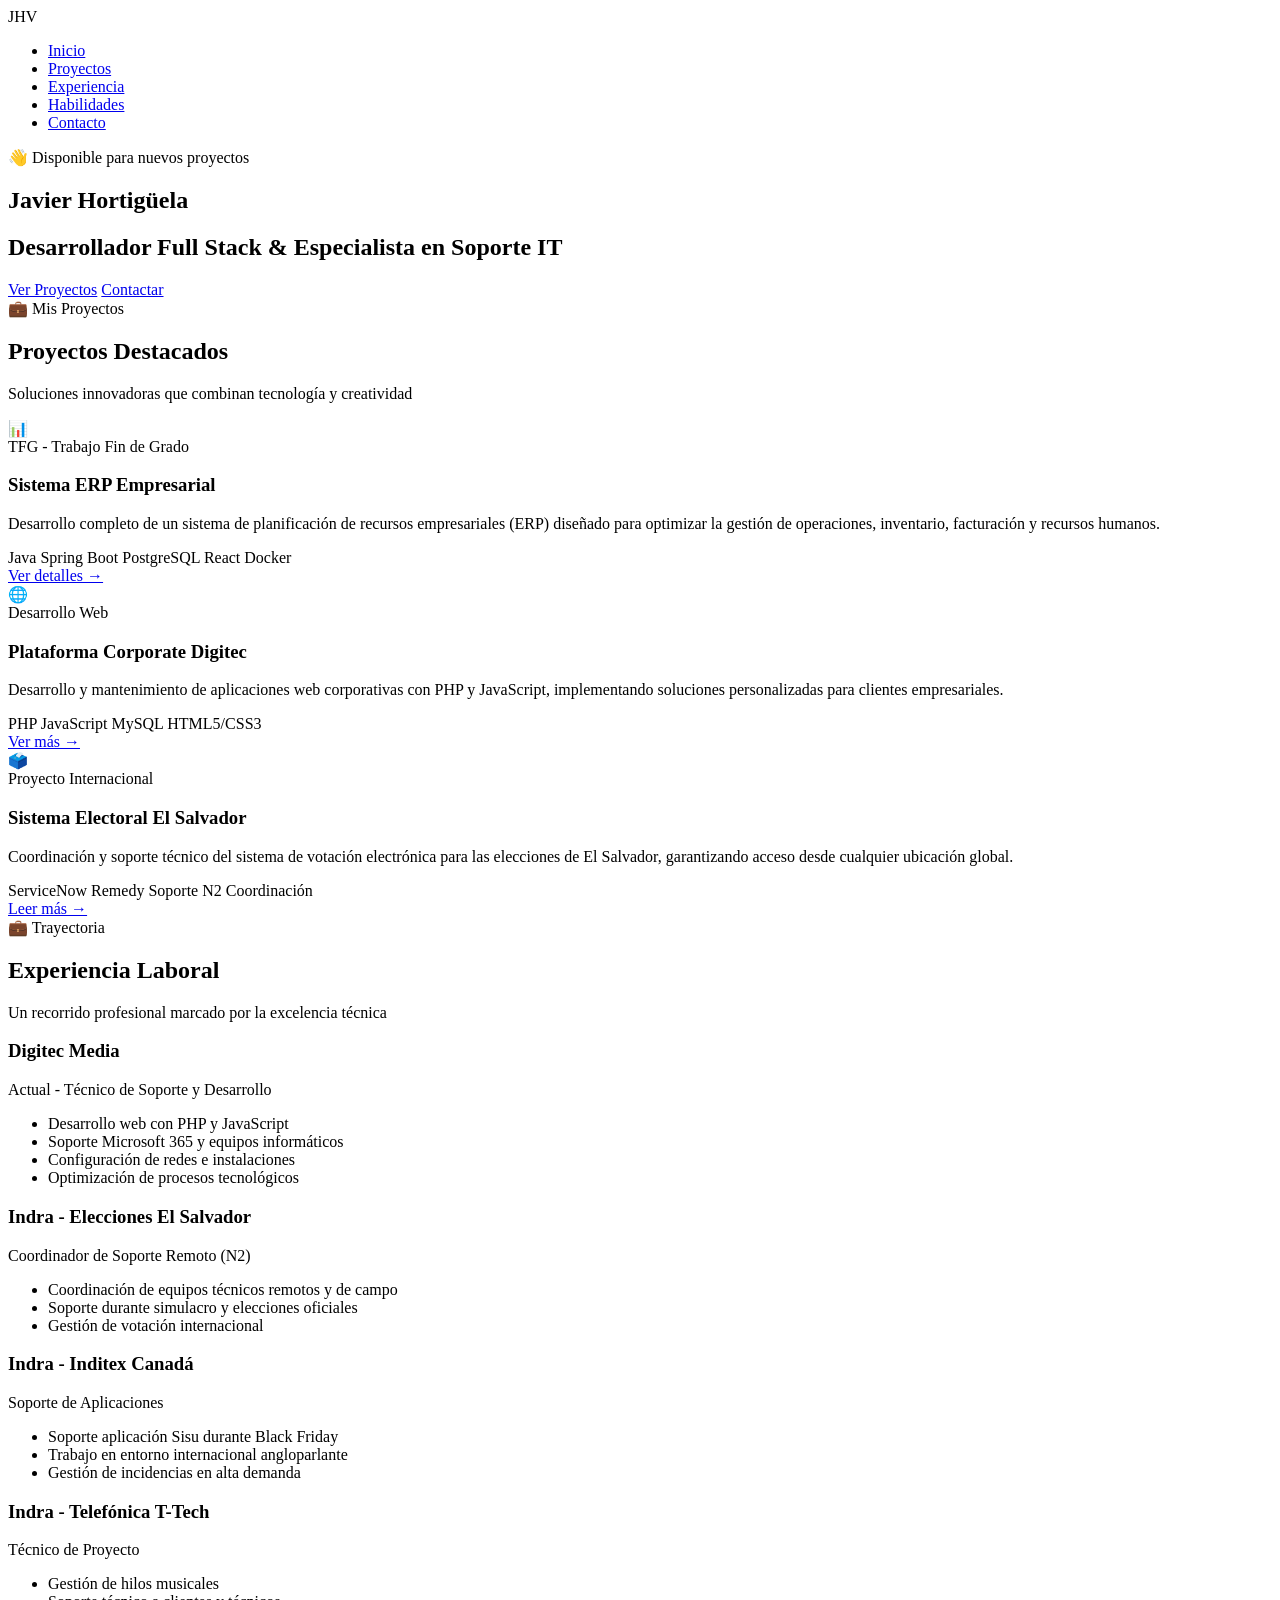
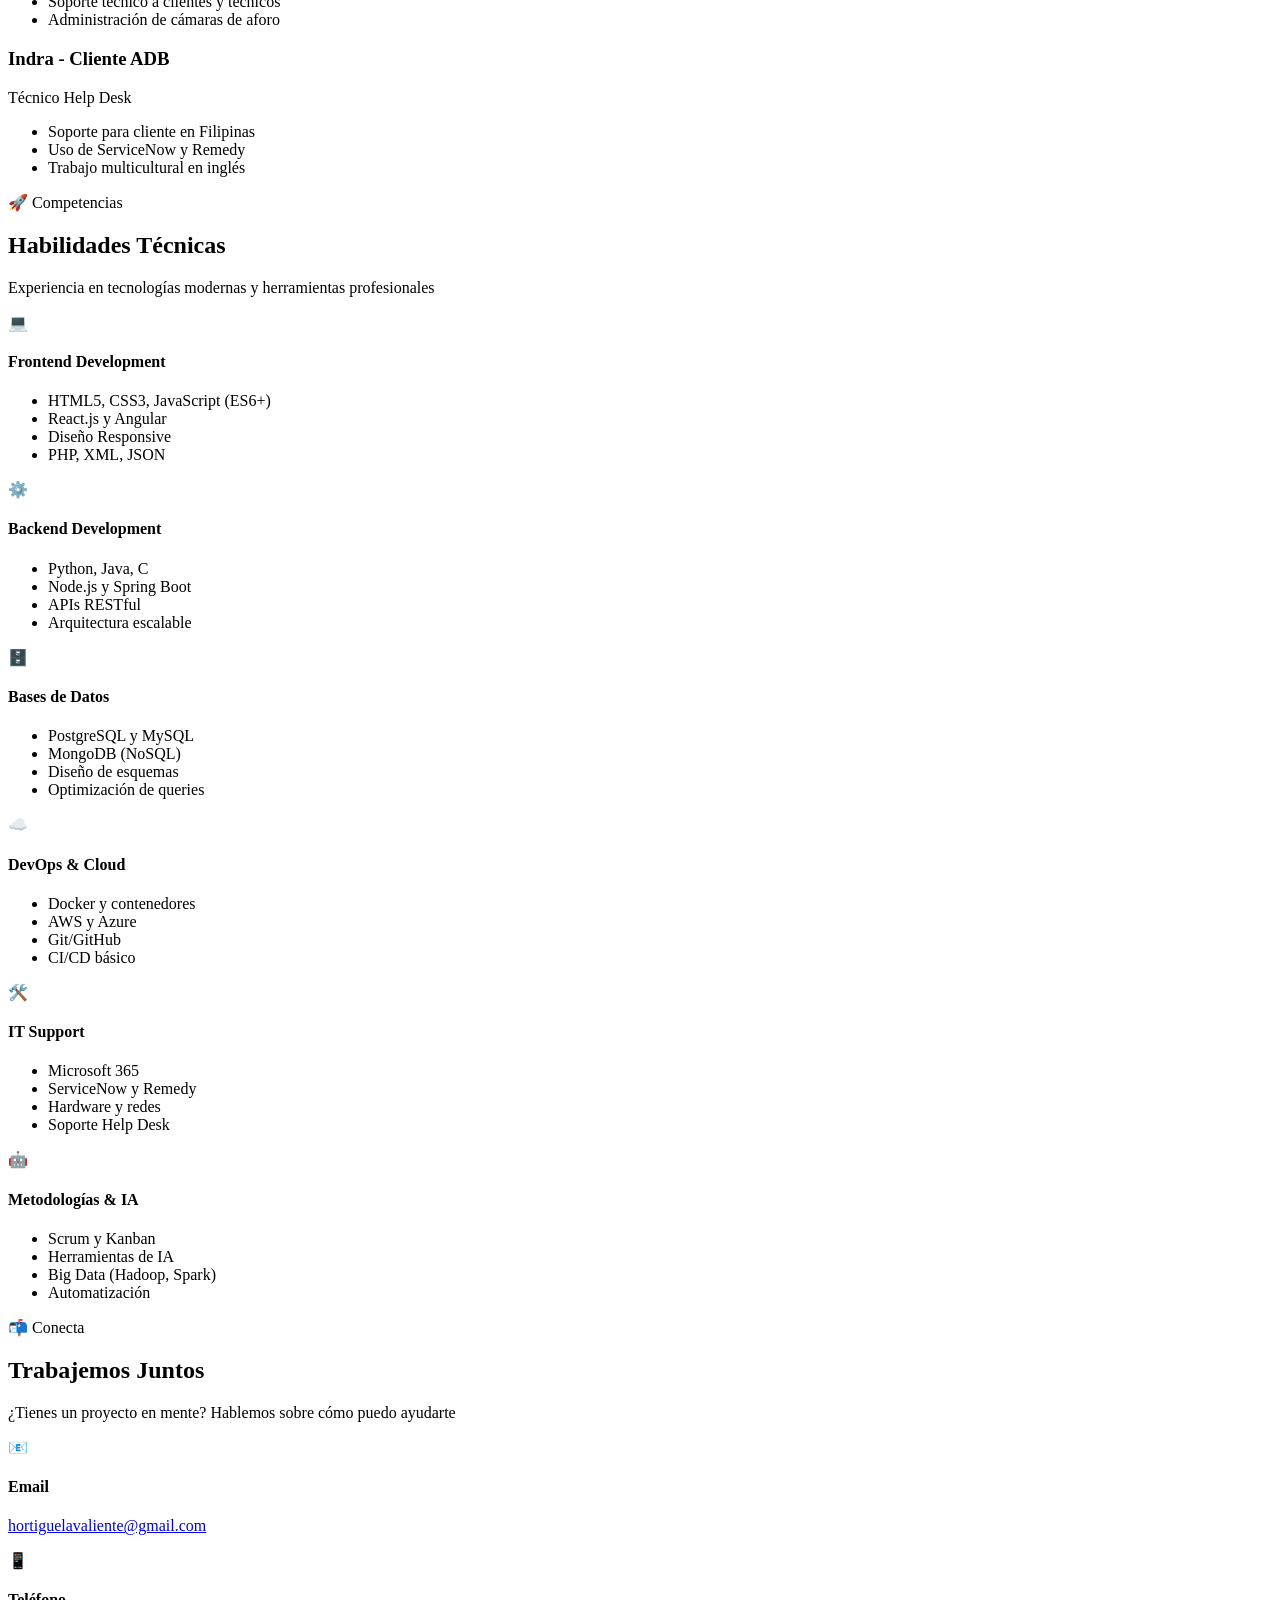
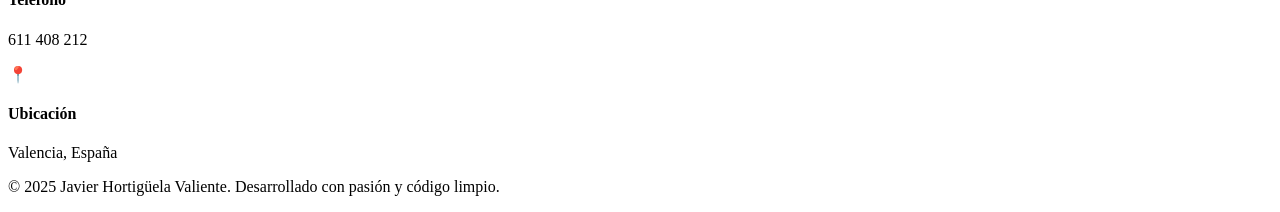
==== portfolio_index.html @ 734dbfd5 "Add files via upload" ====
<!DOCTYPE html>
<html lang="es">
<head>
    <meta charset="UTF-8">
    <meta name="viewport" content="width=device-width, initial-scale=1.0">
    <meta name="description" content="Portfolio de Javier Hortigüela Valiente - Desarrollador Full Stack y Especialista en Soporte IT">
    <meta name="keywords" content="desarrollador, full stack, PHP, JavaScript, React, portfolio">
    <meta name="author" content="Javier Hortigüela Valiente">
    <title>Javier Hortigüela Valiente - Portfolio</title>
    <link rel="stylesheet" href="styles.css">
</head>
<body>
    <nav class="navbar">
        <div class="container">
            <div class="logo">JHV</div>
            <ul class="nav-links">
                <li><a href="#inicio">Inicio</a></li>
                <li><a href="#proyectos">Proyectos</a></li>
                <li><a href="#experiencia">Experiencia</a></li>
                <li><a href="#habilidades">Habilidades</a></li>
                <li><a href="#contacto">Contacto</a></li>
            </ul>
        </div>
    </nav>

    <section class="hero" id="inicio">
        <div class="hero-content">
            <div class="hero-tag">👋 Disponible para nuevos proyectos</div>
            <h1>Javier Hortigüela</h1>
            <h2>Desarrollador Full Stack & Especialista en Soporte IT</h2>
            <div class="hero-buttons">
                <a href="#proyectos" class="btn btn-primary">Ver Proyectos</a>
                <a href="#contacto" class="btn btn-secondary">Contactar</a>
            </div>
        </div>
    </section>

    <div class="main-content">
        <section class="container" id="proyectos">
            <div class="section-header">
                <div class="section-tag">💼 Mis Proyectos</div>
                <h2 class="section-title">Proyectos Destacados</h2>
                <p class="section-subtitle">Soluciones innovadoras que combinan tecnología y creatividad</p>
            </div>
            <div class="projects-grid">
                <div class="project-card">
                    <div class="project-image">📊</div>
                    <div class="project-content">
                        <span class="project-tag">TFG - Trabajo Fin de Grado</span>
                        <h3>Sistema ERP Empresarial</h3>
                        <p>Desarrollo completo de un sistema de planificación de recursos empresariales (ERP) diseñado para optimizar la gestión de operaciones, inventario, facturación y recursos humanos.</p>
                        <div class="project-tech">
                            <span class="tech-badge">Java</span>
                            <span class="tech-badge">Spring Boot</span>
                            <span class="tech-badge">PostgreSQL</span>
                            <span class="tech-badge">React</span>
                            <span class="tech-badge">Docker</span>
                        </div>
                        <a href="#" class="project-link">Ver detalles →</a>
                    </div>
                </div>

                <div class="project-card">
                    <div class="project-image">🌐</div>
                    <div class="project-content">
                        <span class="project-tag">Desarrollo Web</span>
                        <h3>Plataforma Corporate Digitec</h3>
                        <p>Desarrollo y mantenimiento de aplicaciones web corporativas con PHP y JavaScript, implementando soluciones personalizadas para clientes empresariales.</p>
                        <div class="project-tech">
                            <span class="tech-badge">PHP</span>
                            <span class="tech-badge">JavaScript</span>
                            <span class="tech-badge">MySQL</span>
                            <span class="tech-badge">HTML5/CSS3</span>
                        </div>
                        <a href="#" class="project-link">Ver más →</a>
                    </div>
                </div>

                <div class="project-card">
                    <div class="project-image">🗳️</div>
                    <div class="project-content">
                        <span class="project-tag">Proyecto Internacional</span>
                        <h3>Sistema Electoral El Salvador</h3>
                        <p>Coordinación y soporte técnico del sistema de votación electrónica para las elecciones de El Salvador, garantizando acceso desde cualquier ubicación global.</p>
                        <div class="project-tech">
                            <span class="tech-badge">ServiceNow</span>
                            <span class="tech-badge">Remedy</span>
                            <span class="tech-badge">Soporte N2</span>
                            <span class="tech-badge">Coordinación</span>
                        </div>
                        <a href="#" class="project-link">Leer más →</a>
                    </div>
                </div>
            </div>
        </section>

        <section class="container" id="experiencia">
            <div class="section-header">
                <div class="section-tag">💼 Trayectoria</div>
                <h2 class="section-title">Experiencia Laboral</h2>
                <p class="section-subtitle">Un recorrido profesional marcado por la excelencia técnica</p>
            </div>
            <div class="timeline">
                <div class="timeline-item">
                    <div class="timeline-dot"></div>
                    <div class="timeline-content">
                        <h3>Digitec Media</h3>
                        <div class="timeline-date">Actual - Técnico de Soporte y Desarrollo</div>
                        <ul>
                            <li>Desarrollo web con PHP y JavaScript</li>
                            <li>Soporte Microsoft 365 y equipos informáticos</li>
                            <li>Configuración de redes e instalaciones</li>
                            <li>Optimización de procesos tecnológicos</li>
                        </ul>
                    </div>
                </div>

                <div class="timeline-item">
                    <div class="timeline-dot"></div>
                    <div class="timeline-content">
                        <h3>Indra - Elecciones El Salvador</h3>
                        <div class="timeline-date">Coordinador de Soporte Remoto (N2)</div>
                        <ul>
                            <li>Coordinación de equipos técnicos remotos y de campo</li>
                            <li>Soporte durante simulacro y elecciones oficiales</li>
                            <li>Gestión de votación internacional</li>
                        </ul>
                    </div>
                </div>

                <div class="timeline-item">
                    <div class="timeline-dot"></div>
                    <div class="timeline-content">
                        <h3>Indra - Inditex Canadá</h3>
                        <div class="timeline-date">Soporte de Aplicaciones</div>
                        <ul>
                            <li>Soporte aplicación Sisu durante Black Friday</li>
                            <li>Trabajo en entorno internacional angloparlante</li>
                            <li>Gestión de incidencias en alta demanda</li>
                        </ul>
                    </div>
                </div>

                <div class="timeline-item">
                    <div class="timeline-dot"></div>
                    <div class="timeline-content">
                        <h3>Indra - Telefónica T-Tech</h3>
                        <div class="timeline-date">Técnico de Proyecto</div>
                        <ul>
                            <li>Gestión de hilos musicales</li>
                            <li>Soporte técnico a clientes y técnicos</li>
                            <li>Administración de cámaras de aforo</li>
                        </ul>
                    </div>
                </div>

                <div class="timeline-item">
                    <div class="timeline-dot"></div>
                    <div class="timeline-content">
                        <h3>Indra - Cliente ADB</h3>
                        <div class="timeline-date">Técnico Help Desk</div>
                        <ul>
                            <li>Soporte para cliente en Filipinas</li>
                            <li>Uso de ServiceNow y Remedy</li>
                            <li>Trabajo multicultural en inglés</li>
                        </ul>
                    </div>
                </div>
            </div>
        </section>

        <section class="container" id="habilidades">
            <div class="section-header">
                <div class="section-tag">🚀 Competencias</div>
                <h2 class="section-title">Habilidades Técnicas</h2>
                <p class="section-subtitle">Experiencia en tecnologías modernas y herramientas profesionales</p>
            </div>
            <div class="skills-grid">
                <div class="skill-card">
                    <div class="skill-icon">💻</div>
                    <h4>Frontend Development</h4>
                    <ul>
                        <li>HTML5, CSS3, JavaScript (ES6+)</li>
                        <li>React.js y Angular</li>
                        <li>Diseño Responsive</li>
                        <li>PHP, XML, JSON</li>
                    </ul>
                </div>

                <div class="skill-card">
                    <div class="skill-icon">⚙️</div>
                    <h4>Backend Development</h4>
                    <ul>
                        <li>Python, Java, C</li>
                        <li>Node.js y Spring Boot</li>
                        <li>APIs RESTful</li>
                        <li>Arquitectura escalable</li>
                    </ul>
                </div>

                <div class="skill-card">
                    <div class="skill-icon">🗄️</div>
                    <h4>Bases de Datos</h4>
                    <ul>
                        <li>PostgreSQL y MySQL</li>
                        <li>MongoDB (NoSQL)</li>
                        <li>Diseño de esquemas</li>
                        <li>Optimización de queries</li>
                    </ul>
                </div>

                <div class="skill-card">
                    <div class="skill-icon">☁️</div>
                    <h4>DevOps & Cloud</h4>
                    <ul>
                        <li>Docker y contenedores</li>
                        <li>AWS y Azure</li>
                        <li>Git/GitHub</li>
                        <li>CI/CD básico</li>
                    </ul>
                </div>

                <div class="skill-card">
                    <div class="skill-icon">🛠️</div>
                    <h4>IT Support</h4>
                    <ul>
                        <li>Microsoft 365</li>
                        <li>ServiceNow y Remedy</li>
                        <li>Hardware y redes</li>
                        <li>Soporte Help Desk</li>
                    </ul>
                </div>

                <div class="skill-card">
                    <div class="skill-icon">🤖</div>
                    <h4>Metodologías & IA</h4>
                    <ul>
                        <li>Scrum y Kanban</li>
                        <li>Herramientas de IA</li>
                        <li>Big Data (Hadoop, Spark)</li>
                        <li>Automatización</li>
                    </ul>
                </div>
            </div>
        </section>
    </div>

    <section class="contact-section" id="contacto">
        <div class="container">
            <div class="section-header">
                <div class="section-tag">📬 Conecta</div>
                <h2 class="section-title">Trabajemos Juntos</h2>
                <p class="section-subtitle">¿Tienes un proyecto en mente? Hablemos sobre cómo puedo ayudarte</p>
            </div>
            <div class="contact-cards">
                <div class="contact-card">
                    <div class="contact-icon">📧</div>
                    <h4>Email</h4>
                    <p><a href="mailto:hortiguelavaliente@gmail.com">hortiguelavaliente@gmail.com</a></p>
                </div>
                <div class="contact-card">
                    <div class="contact-icon">📱</div>
                    <h4>Teléfono</h4>
                    <p>611 408 212</p>
                </div>
                <div class="contact-card">
                    <div class="contact-icon">📍</div>
                    <h4>Ubicación</h4>
                    <p>Valencia, España</p>
                </div>
            </div>
        </div>
    </section>

    <footer>
        <p>&copy; 2025 Javier Hortigüela Valiente. Desarrollado con pasión y código limpio.</p>
    </footer>

    <script src="script.js"></script>
</body>
</html>
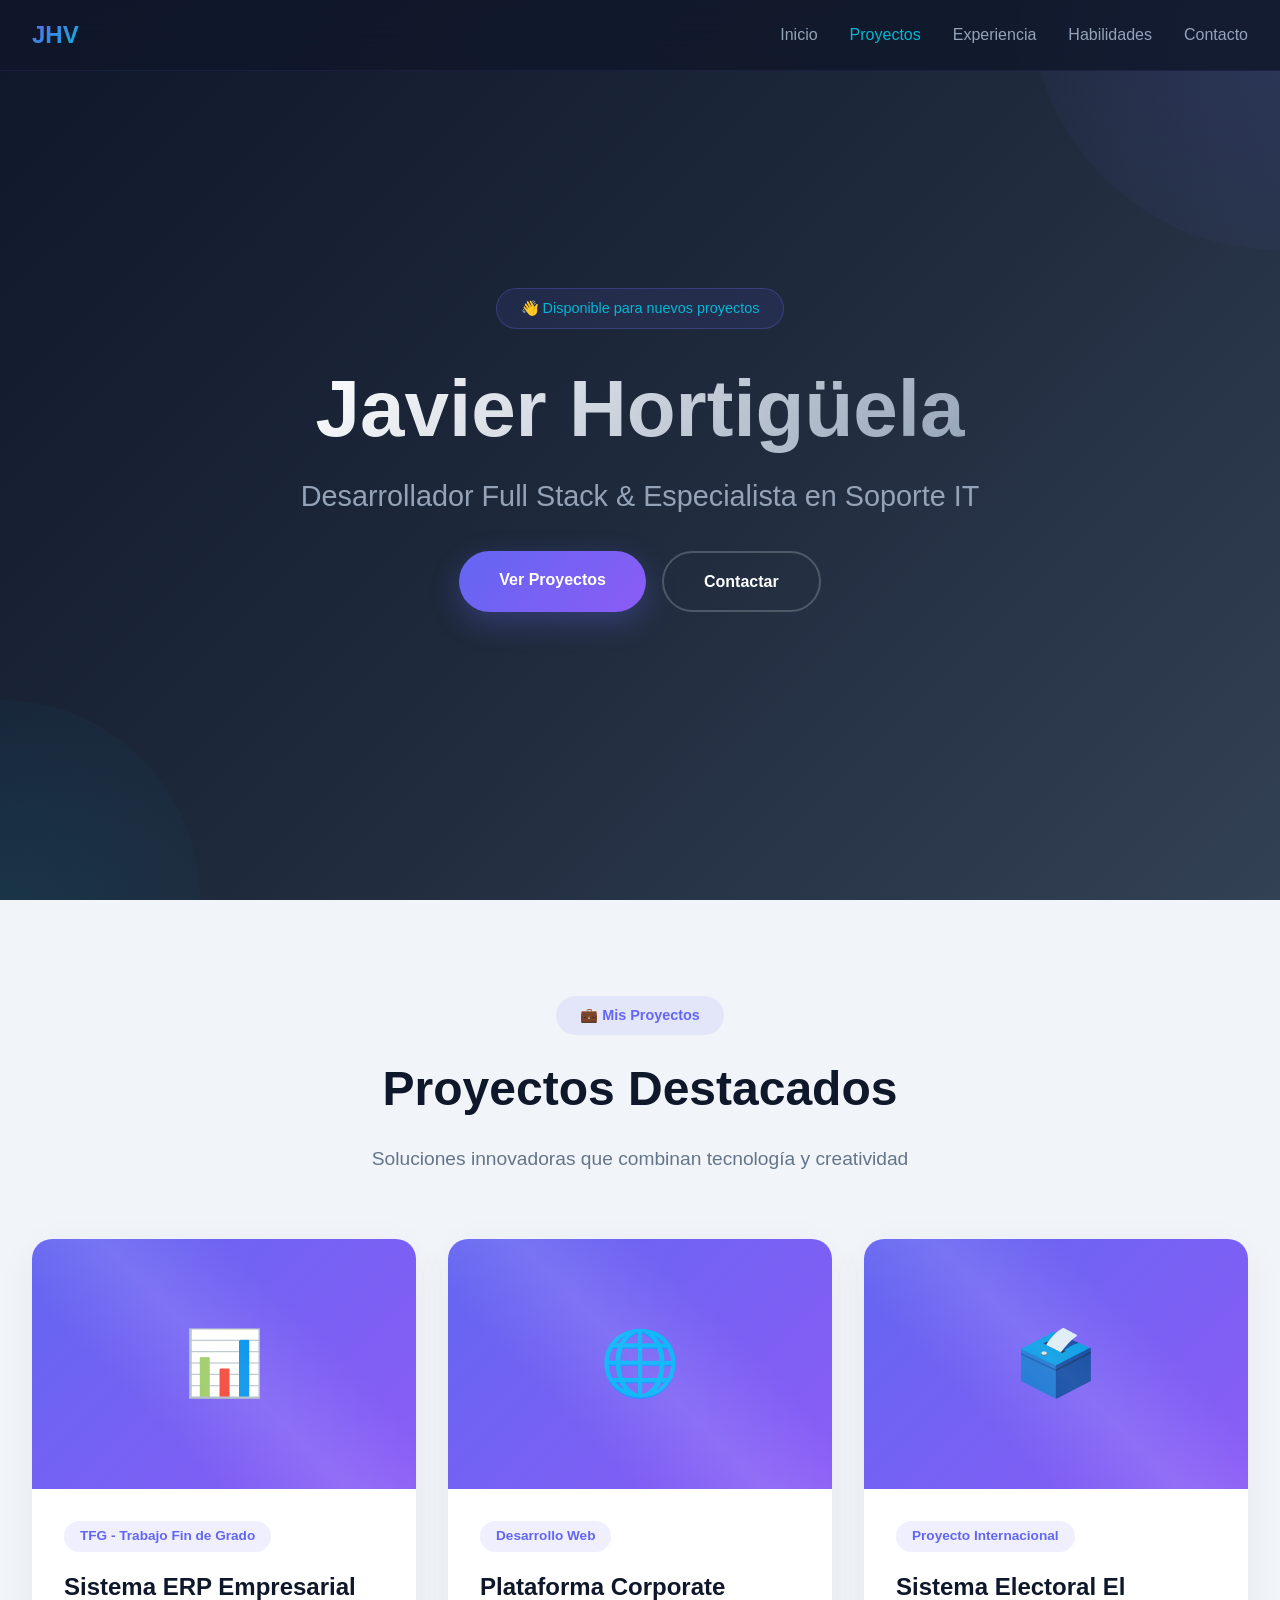
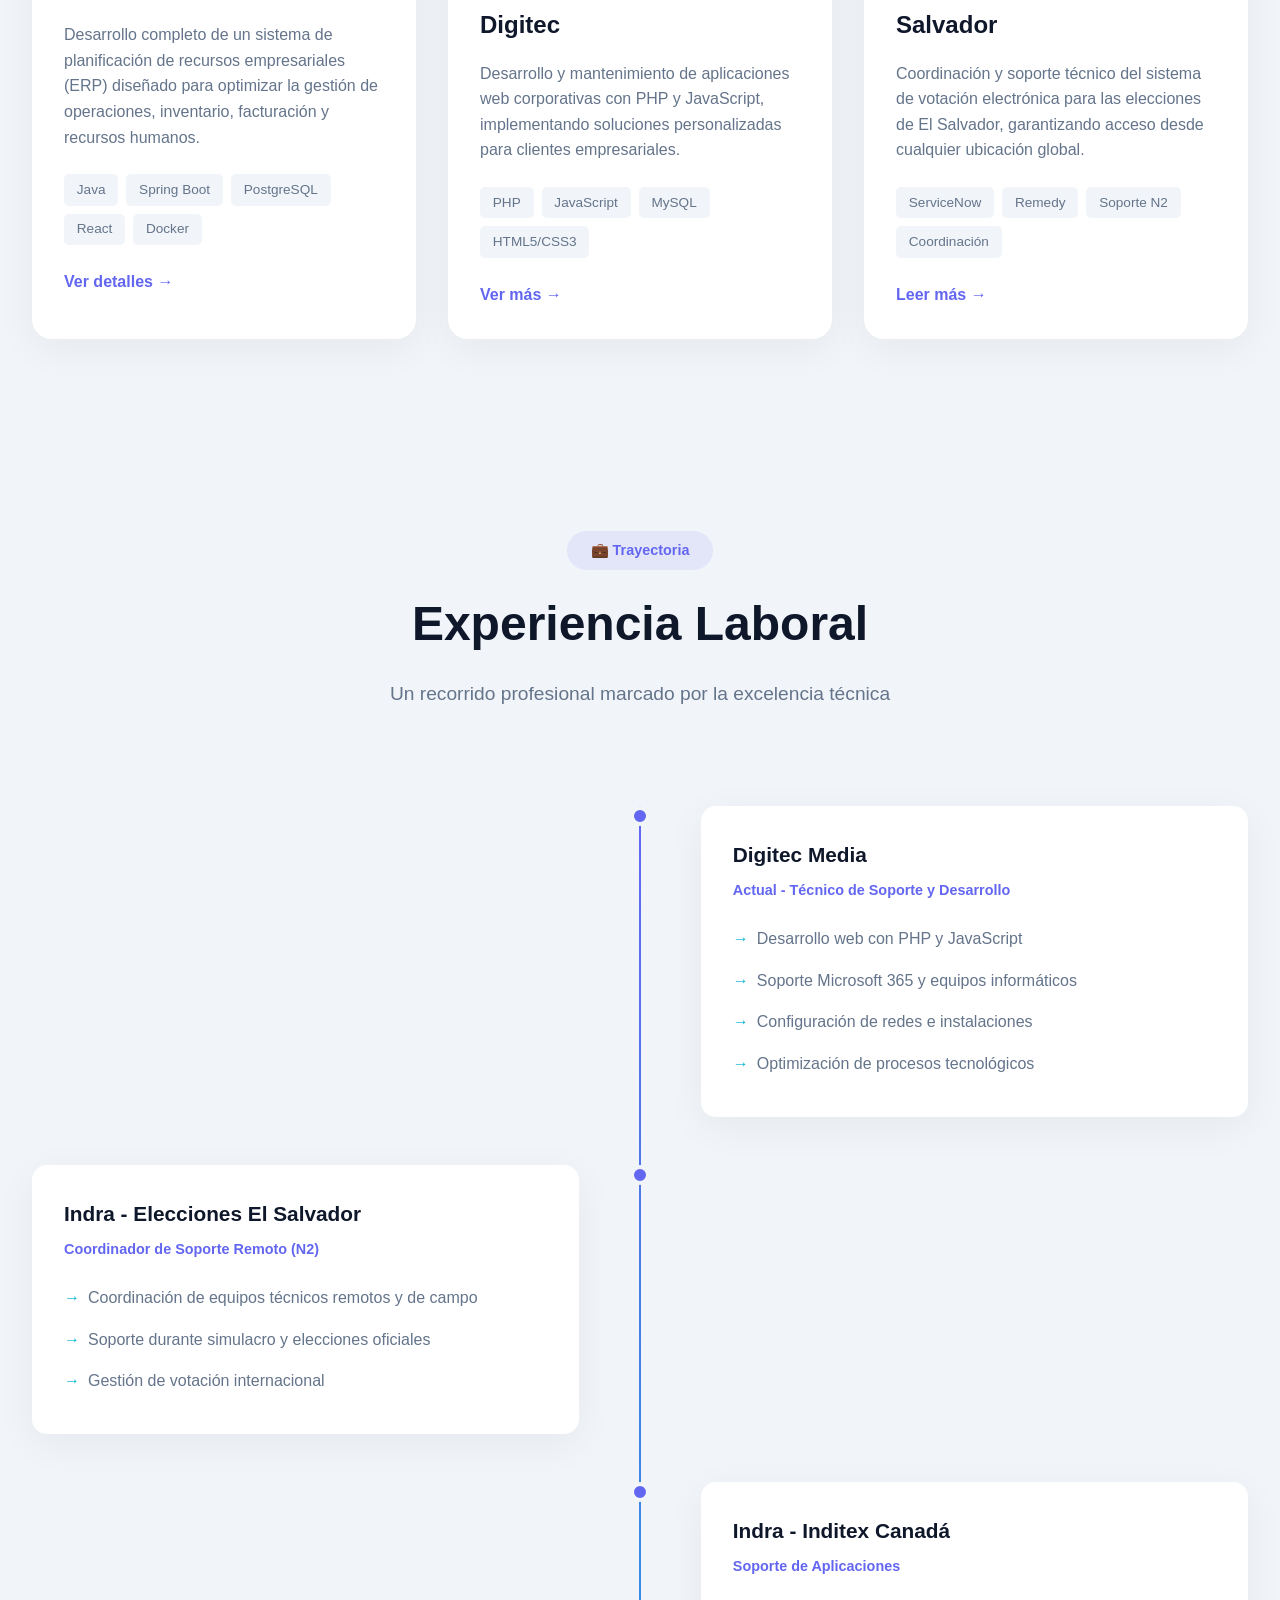
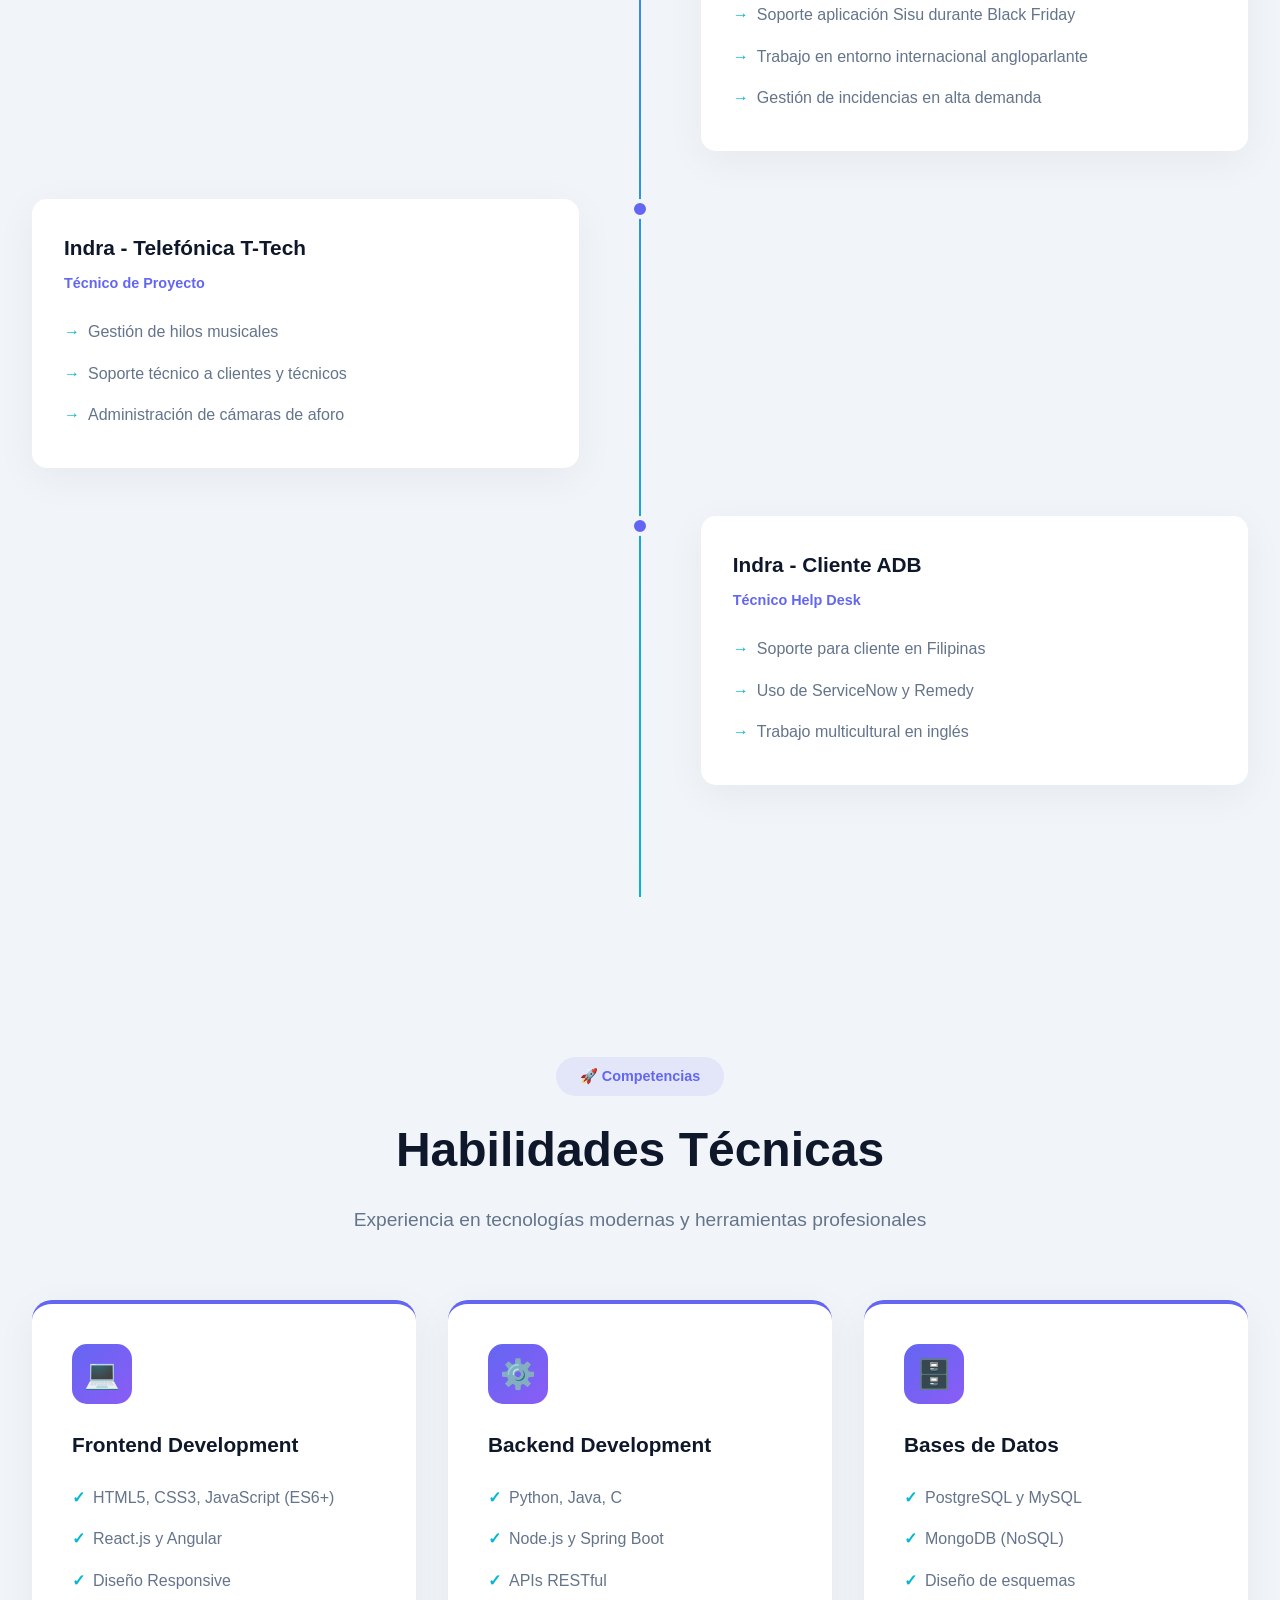
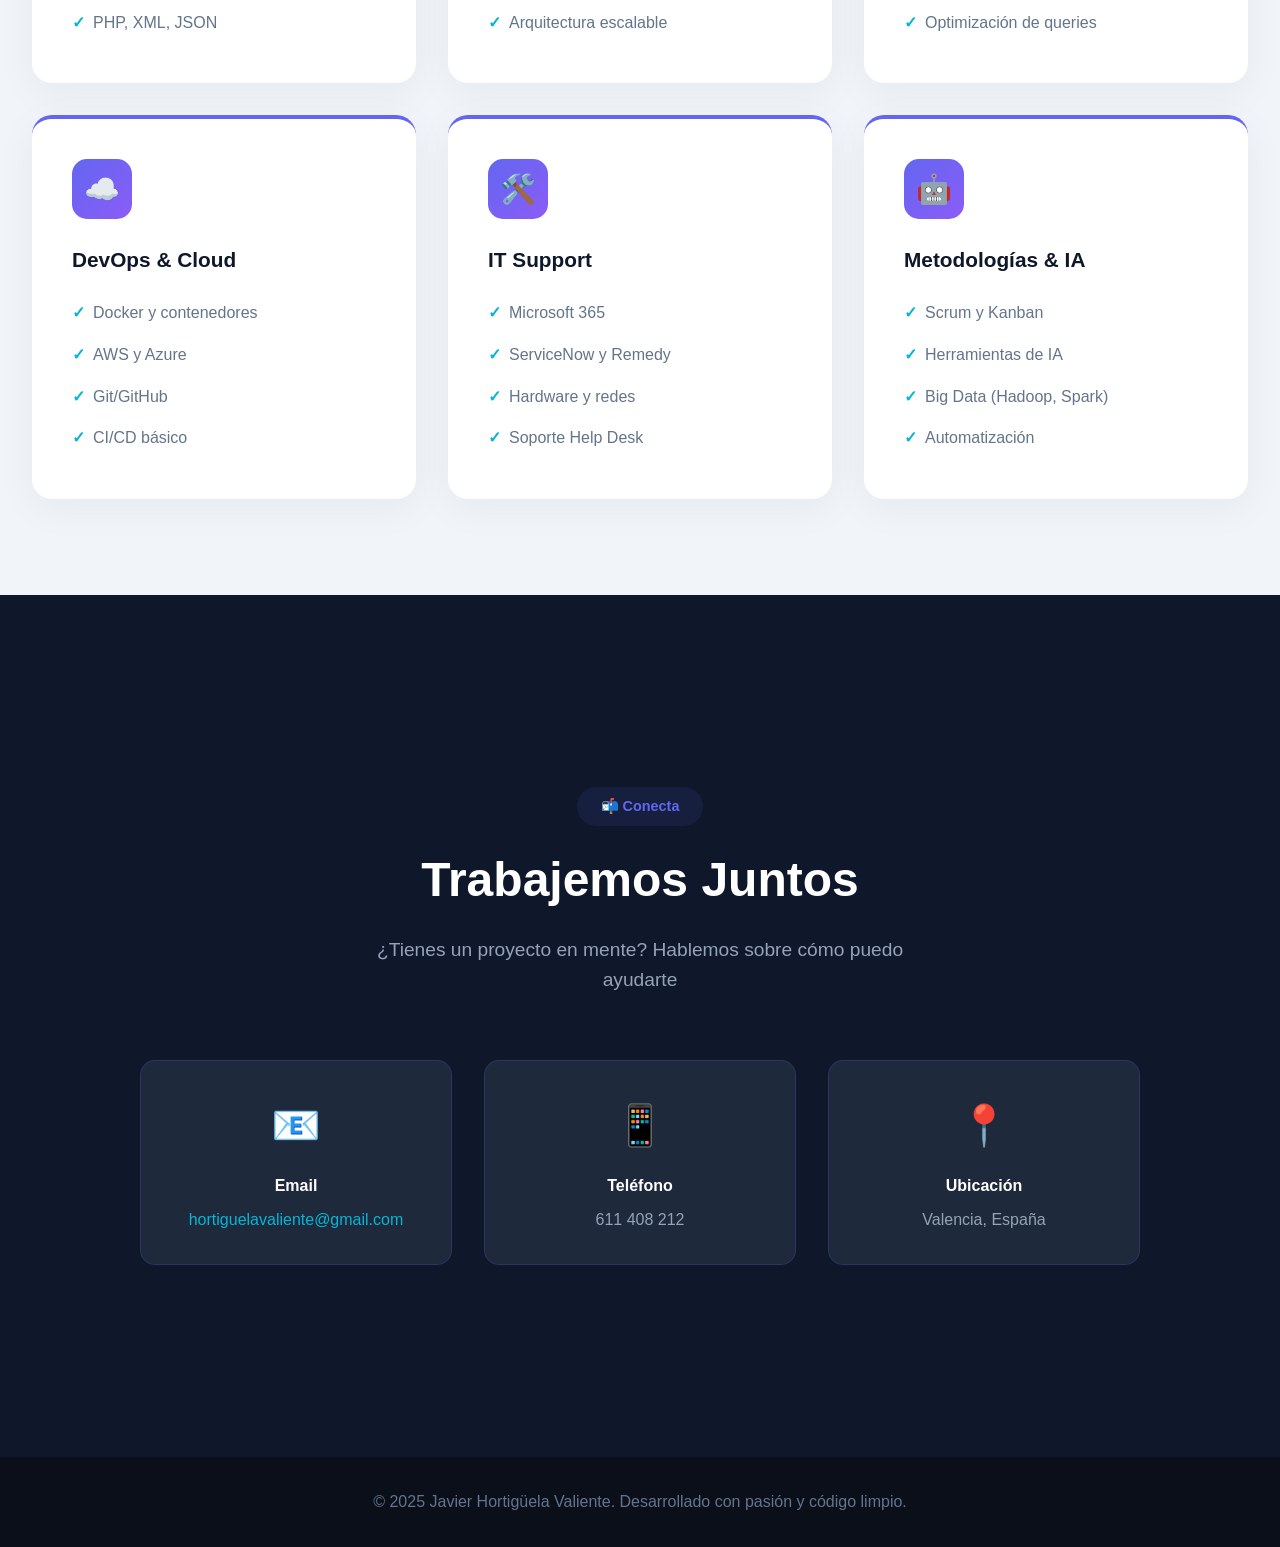
==== commit 6273d89f: ";." ====
--- a/portfolio_index.html
+++ b/portfolio_index.html
@@ -7,7 +7,7 @@
     <meta name="keywords" content="desarrollador, full stack, PHP, JavaScript, React, portfolio">
     <meta name="author" content="Javier Hortigüela Valiente">
     <title>Javier Hortigüela Valiente - Portfolio</title>
-    <link rel="stylesheet" href="styles.css">
+    <link rel="stylesheet" href="portfolio_css.css">
 </head>
 <body>
     <nav class="navbar">
@@ -276,6 +276,6 @@
         <p>&copy; 2025 Javier Hortigüela Valiente. Desarrollado con pasión y código limpio.</p>
     </footer>
 
-    <script src="script.js"></script>
+    <script src="portfolio_js.js"></script>
 </body>
 </html>
--- a/portfolio_css.css
+++ b/portfolio_css.css
@@ -0,0 +1,619 @@
+* {
+    margin: 0;
+    padding: 0;
+    box-sizing: border-box;
+}
+
+:root {
+    --primary: #6366f1;
+    --primary-dark: #4f46e5;
+    --secondary: #8b5cf6;
+    --accent: #06b6d4;
+    --dark: #0f172a;
+    --dark-light: #1e293b;
+    --gray: #64748b;
+    --light: #f1f5f9;
+}
+
+body {
+    font-family: 'Inter', -apple-system, BlinkMacSystemFont, 'Segoe UI', sans-serif;
+    line-height: 1.6;
+    color: var(--dark);
+    background: var(--dark);
+    overflow-x: hidden;
+}
+
+/* Navbar */
+.navbar {
+    position: fixed;
+    top: 0;
+    width: 100%;
+    background: rgba(15, 23, 42, 0.8);
+    backdrop-filter: blur(20px);
+    padding: 1rem 0;
+    z-index: 1000;
+    border-bottom: 1px solid rgba(99, 102, 241, 0.1);
+}
+
+.navbar .container {
+    display: flex;
+    justify-content: space-between;
+    align-items: center;
+    max-width: 1400px;
+    margin: 0 auto;
+    padding: 0 2rem;
+}
+
+.logo {
+    font-size: 1.5rem;
+    font-weight: 700;
+    background: linear-gradient(135deg, var(--primary), var(--accent));
+    -webkit-background-clip: text;
+    -webkit-text-fill-color: transparent;
+    background-clip: text;
+}
+
+.nav-links {
+    list-style: none;
+    display: flex;
+    gap: 2rem;
+}
+
+.nav-links a {
+    color: #94a3b8;
+    text-decoration: none;
+    font-weight: 500;
+    transition: all 0.3s;
+    position: relative;
+}
+
+.nav-links a:hover {
+    color: var(--accent);
+}
+
+.nav-links a::after {
+    content: '';
+    position: absolute;
+    bottom: -5px;
+    left: 0;
+    width: 0;
+    height: 2px;
+    background: var(--accent);
+    transition: width 0.3s;
+}
+
+.nav-links a:hover::after {
+    width: 100%;
+}
+
+/* Hero */
+.hero {
+    min-height: 100vh;
+    display: flex;
+    align-items: center;
+    justify-content: center;
+    position: relative;
+    overflow: hidden;
+    background: linear-gradient(135deg, #0f172a 0%, #1e293b 50%, #334155 100%);
+}
+
+.hero::before {
+    content: '';
+    position: absolute;
+    width: 500px;
+    height: 500px;
+    background: radial-gradient(circle, rgba(99, 102, 241, 0.15), transparent);
+    border-radius: 50%;
+    top: -250px;
+    right: -250px;
+    animation: pulse 4s ease-in-out infinite;
+}
+
+.hero::after {
+    content: '';
+    position: absolute;
+    width: 400px;
+    height: 400px;
+    background: radial-gradient(circle, rgba(6, 182, 212, 0.1), transparent);
+    border-radius: 50%;
+    bottom: -200px;
+    left: -200px;
+    animation: pulse 4s ease-in-out infinite 2s;
+}
+
+@keyframes pulse {
+    0%, 100% { transform: scale(1); opacity: 0.5; }
+    50% { transform: scale(1.1); opacity: 0.8; }
+}
+
+.hero-content {
+    text-align: center;
+    z-index: 1;
+    padding: 2rem;
+}
+
+.hero-tag {
+    display: inline-block;
+    padding: 0.5rem 1.5rem;
+    background: rgba(99, 102, 241, 0.1);
+    border: 1px solid rgba(99, 102, 241, 0.3);
+    border-radius: 50px;
+    color: var(--accent);
+    font-size: 0.9rem;
+    margin-bottom: 2rem;
+    animation: fadeInUp 0.8s ease;
+}
+
+.hero h1 {
+    font-size: 5rem;
+    font-weight: 800;
+    background: linear-gradient(135deg, #ffffff, #94a3b8);
+    -webkit-background-clip: text;
+    -webkit-text-fill-color: transparent;
+    background-clip: text;
+    margin-bottom: 1rem;
+    animation: fadeInUp 0.8s ease 0.2s backwards;
+    line-height: 1.2;
+}
+
+.hero h2 {
+    font-size: 1.8rem;
+    color: #94a3b8;
+    font-weight: 400;
+    margin-bottom: 2rem;
+    animation: fadeInUp 0.8s ease 0.4s backwards;
+}
+
+.hero-buttons {
+    display: flex;
+    gap: 1rem;
+    justify-content: center;
+    animation: fadeInUp 0.8s ease 0.6s backwards;
+    flex-wrap: wrap;
+}
+
+.btn {
+    padding: 1rem 2.5rem;
+    border-radius: 50px;
+    text-decoration: none;
+    font-weight: 600;
+    transition: all 0.3s;
+    display: inline-block;
+    cursor: pointer;
+}
+
+.btn-primary {
+    background: linear-gradient(135deg, var(--primary), var(--secondary));
+    color: white;
+    box-shadow: 0 10px 30px rgba(99, 102, 241, 0.3);
+}
+
+.btn-primary:hover {
+    transform: translateY(-3px);
+    box-shadow: 0 15px 40px rgba(99, 102, 241, 0.4);
+}
+
+.btn-secondary {
+    background: transparent;
+    color: white;
+    border: 2px solid rgba(255, 255, 255, 0.2);
+}
+
+.btn-secondary:hover {
+    background: rgba(255, 255, 255, 0.1);
+    border-color: var(--accent);
+}
+
+@keyframes fadeInUp {
+    from {
+        opacity: 0;
+        transform: translateY(30px);
+    }
+    to {
+        opacity: 1;
+        transform: translateY(0);
+    }
+}
+
+/* Main Content */
+.main-content {
+    background: var(--light);
+    position: relative;
+}
+
+.container {
+    max-width: 1400px;
+    margin: 0 auto;
+    padding: 6rem 2rem;
+}
+
+.section-header {
+    text-align: center;
+    margin-bottom: 4rem;
+}
+
+.section-tag {
+    display: inline-block;
+    padding: 0.5rem 1.5rem;
+    background: rgba(99, 102, 241, 0.1);
+    border-radius: 50px;
+    color: var(--primary);
+    font-size: 0.9rem;
+    font-weight: 600;
+    margin-bottom: 1rem;
+}
+
+.section-title {
+    font-size: 3rem;
+    font-weight: 800;
+    color: var(--dark);
+    margin-bottom: 1rem;
+}
+
+.section-subtitle {
+    font-size: 1.2rem;
+    color: var(--gray);
+    max-width: 600px;
+    margin: 0 auto;
+}
+
+/* Projects Section */
+.projects-grid {
+    display: grid;
+    grid-template-columns: repeat(auto-fit, minmax(350px, 1fr));
+    gap: 2rem;
+    margin-top: 3rem;
+}
+
+.project-card {
+    background: white;
+    border-radius: 20px;
+    overflow: hidden;
+    box-shadow: 0 10px 40px rgba(0, 0, 0, 0.05);
+    transition: all 0.4s cubic-bezier(0.4, 0, 0.2, 1);
+    position: relative;
+}
+
+.project-card:hover {
+    transform: translateY(-10px);
+    box-shadow: 0 20px 60px rgba(0, 0, 0, 0.1);
+}
+
+.project-image {
+    height: 250px;
+    background: linear-gradient(135deg, var(--primary), var(--secondary));
+    display: flex;
+    align-items: center;
+    justify-content: center;
+    font-size: 4rem;
+    position: relative;
+    overflow: hidden;
+}
+
+.project-image::before {
+    content: '';
+    position: absolute;
+    width: 100%;
+    height: 100%;
+    background: linear-gradient(45deg, transparent 30%, rgba(255, 255, 255, 0.1) 50%, transparent 70%);
+    animation: shine 3s infinite;
+}
+
+@keyframes shine {
+    0% { transform: translateX(-100%); }
+    100% { transform: translateX(100%); }
+}
+
+.project-content {
+    padding: 2rem;
+}
+
+.project-tag {
+    display: inline-block;
+    padding: 0.3rem 1rem;
+    background: rgba(99, 102, 241, 0.1);
+    border-radius: 50px;
+    color: var(--primary);
+    font-size: 0.85rem;
+    font-weight: 600;
+    margin-bottom: 1rem;
+}
+
+.project-card h3 {
+    font-size: 1.5rem;
+    color: var(--dark);
+    margin-bottom: 1rem;
+}
+
+.project-card p {
+    color: var(--gray);
+    margin-bottom: 1.5rem;
+}
+
+.project-tech {
+    display: flex;
+    flex-wrap: wrap;
+    gap: 0.5rem;
+    margin-bottom: 1.5rem;
+}
+
+.tech-badge {
+    padding: 0.3rem 0.8rem;
+    background: var(--light);
+    border-radius: 5px;
+    font-size: 0.85rem;
+    color: var(--gray);
+}
+
+.project-link {
+    color: var(--primary);
+    text-decoration: none;
+    font-weight: 600;
+    display: inline-flex;
+    align-items: center;
+    gap: 0.5rem;
+    transition: gap 0.3s;
+}
+
+.project-link:hover {
+    gap: 1rem;
+}
+
+/* Experience Timeline */
+.timeline {
+    position: relative;
+    padding: 2rem 0;
+}
+
+.timeline::before {
+    content: '';
+    position: absolute;
+    left: 50%;
+    transform: translateX(-50%);
+    width: 2px;
+    height: 100%;
+    background: linear-gradient(180deg, var(--primary), var(--accent));
+}
+
+.timeline-item {
+    display: flex;
+    margin-bottom: 3rem;
+    position: relative;
+}
+
+.timeline-item:nth-child(odd) {
+    flex-direction: row-reverse;
+}
+
+.timeline-content {
+    width: 45%;
+    background: white;
+    padding: 2rem;
+    border-radius: 15px;
+    box-shadow: 0 10px 40px rgba(0, 0, 0, 0.05);
+    transition: all 0.3s;
+}
+
+.timeline-content:hover {
+    transform: scale(1.02);
+    box-shadow: 0 15px 50px rgba(0, 0, 0, 0.1);
+}
+
+.timeline-dot {
+    position: absolute;
+    left: 50%;
+    transform: translateX(-50%);
+    width: 20px;
+    height: 20px;
+    background: var(--primary);
+    border-radius: 50%;
+    border: 4px solid var(--light);
+    z-index: 1;
+}
+
+.timeline-content h3 {
+    color: var(--dark);
+    font-size: 1.3rem;
+    margin-bottom: 0.5rem;
+}
+
+.timeline-date {
+    color: var(--primary);
+    font-weight: 600;
+    font-size: 0.9rem;
+    margin-bottom: 1rem;
+}
+
+.timeline-content ul {
+    list-style: none;
+    padding: 0;
+}
+
+.timeline-content li {
+    padding: 0.5rem 0;
+    color: var(--gray);
+    position: relative;
+    padding-left: 1.5rem;
+}
+
+.timeline-content li::before {
+    content: '→';
+    position: absolute;
+    left: 0;
+    color: var(--accent);
+    font-weight: bold;
+}
+
+/* Skills Section */
+.skills-grid {
+    display: grid;
+    grid-template-columns: repeat(auto-fit, minmax(300px, 1fr));
+    gap: 2rem;
+    margin-top: 3rem;
+}
+
+.skill-card {
+    background: white;
+    padding: 2.5rem;
+    border-radius: 20px;
+    box-shadow: 0 10px 40px rgba(0, 0, 0, 0.05);
+    transition: all 0.3s;
+    border-top: 4px solid var(--primary);
+}
+
+.skill-card:hover {
+    transform: translateY(-5px);
+    box-shadow: 0 15px 50px rgba(0, 0, 0, 0.1);
+}
+
+.skill-icon {
+    width: 60px;
+    height: 60px;
+    background: linear-gradient(135deg, var(--primary), var(--secondary));
+    border-radius: 15px;
+    display: flex;
+    align-items: center;
+    justify-content: center;
+    font-size: 1.8rem;
+    margin-bottom: 1.5rem;
+}
+
+.skill-card h4 {
+    color: var(--dark);
+    font-size: 1.3rem;
+    margin-bottom: 1rem;
+}
+
+.skill-card ul {
+    list-style: none;
+}
+
+.skill-card li {
+    padding: 0.5rem 0;
+    color: var(--gray);
+    display: flex;
+    align-items: center;
+    gap: 0.5rem;
+}
+
+.skill-card li::before {
+    content: '✓';
+    color: var(--accent);
+    font-weight: bold;
+}
+
+/* Contact Section */
+.contact-section {
+    background: var(--dark);
+    color: white;
+    padding: 6rem 2rem;
+    text-align: center;
+}
+
+.contact-section .section-title {
+    color: white;
+}
+
+.contact-section .section-subtitle {
+    color: #94a3b8;
+}
+
+.contact-cards {
+    display: grid;
+    grid-template-columns: repeat(auto-fit, minmax(250px, 1fr));
+    gap: 2rem;
+    max-width: 1000px;
+    margin: 3rem auto 0;
+}
+
+.contact-card {
+    background: var(--dark-light);
+    padding: 2rem;
+    border-radius: 15px;
+    border: 1px solid rgba(99, 102, 241, 0.2);
+    transition: all 0.3s;
+}
+
+.contact-card:hover {
+    border-color: var(--accent);
+    transform: translateY(-5px);
+}
+
+.contact-icon {
+    font-size: 2.5rem;
+    margin-bottom: 1rem;
+}
+
+.contact-card h4 {
+    color: white;
+    margin-bottom: 0.5rem;
+}
+
+.contact-card p {
+    color: #94a3b8;
+}
+
+.contact-card a {
+    color: var(--accent);
+    text-decoration: none;
+}
+
+/* Footer */
+footer {
+    background: #0a0f1a;
+    color: #64748b;
+    text-align: center;
+    padding: 2rem;
+}
+
+/* Responsive */
+@media (max-width: 1024px) {
+    .timeline::before {
+        left: 30px;
+    }
+
+    .timeline-item {
+        flex-direction: column !important;
+    }
+
+    .timeline-content {
+        width: 100%;
+        margin-left: 60px;
+    }
+
+    .timeline-dot {
+        left: 30px;
+    }
+}
+
+@media (max-width: 768px) {
+    .hero h1 {
+        font-size: 3rem;
+    }
+
+    .hero h2 {
+        font-size: 1.3rem;
+    }
+
+    .section-title {
+        font-size: 2rem;
+    }
+
+    .nav-links {
+        display: none;
+    }
+
+    .projects-grid,
+    .skills-grid {
+        grid-template-columns: 1fr;
+    }
+
+    .container {
+        padding: 4rem 1.5rem;
+    }
+
+    .timeline-content {
+        margin-left: 50px;
+        padding: 1.5rem;
+    }
+}
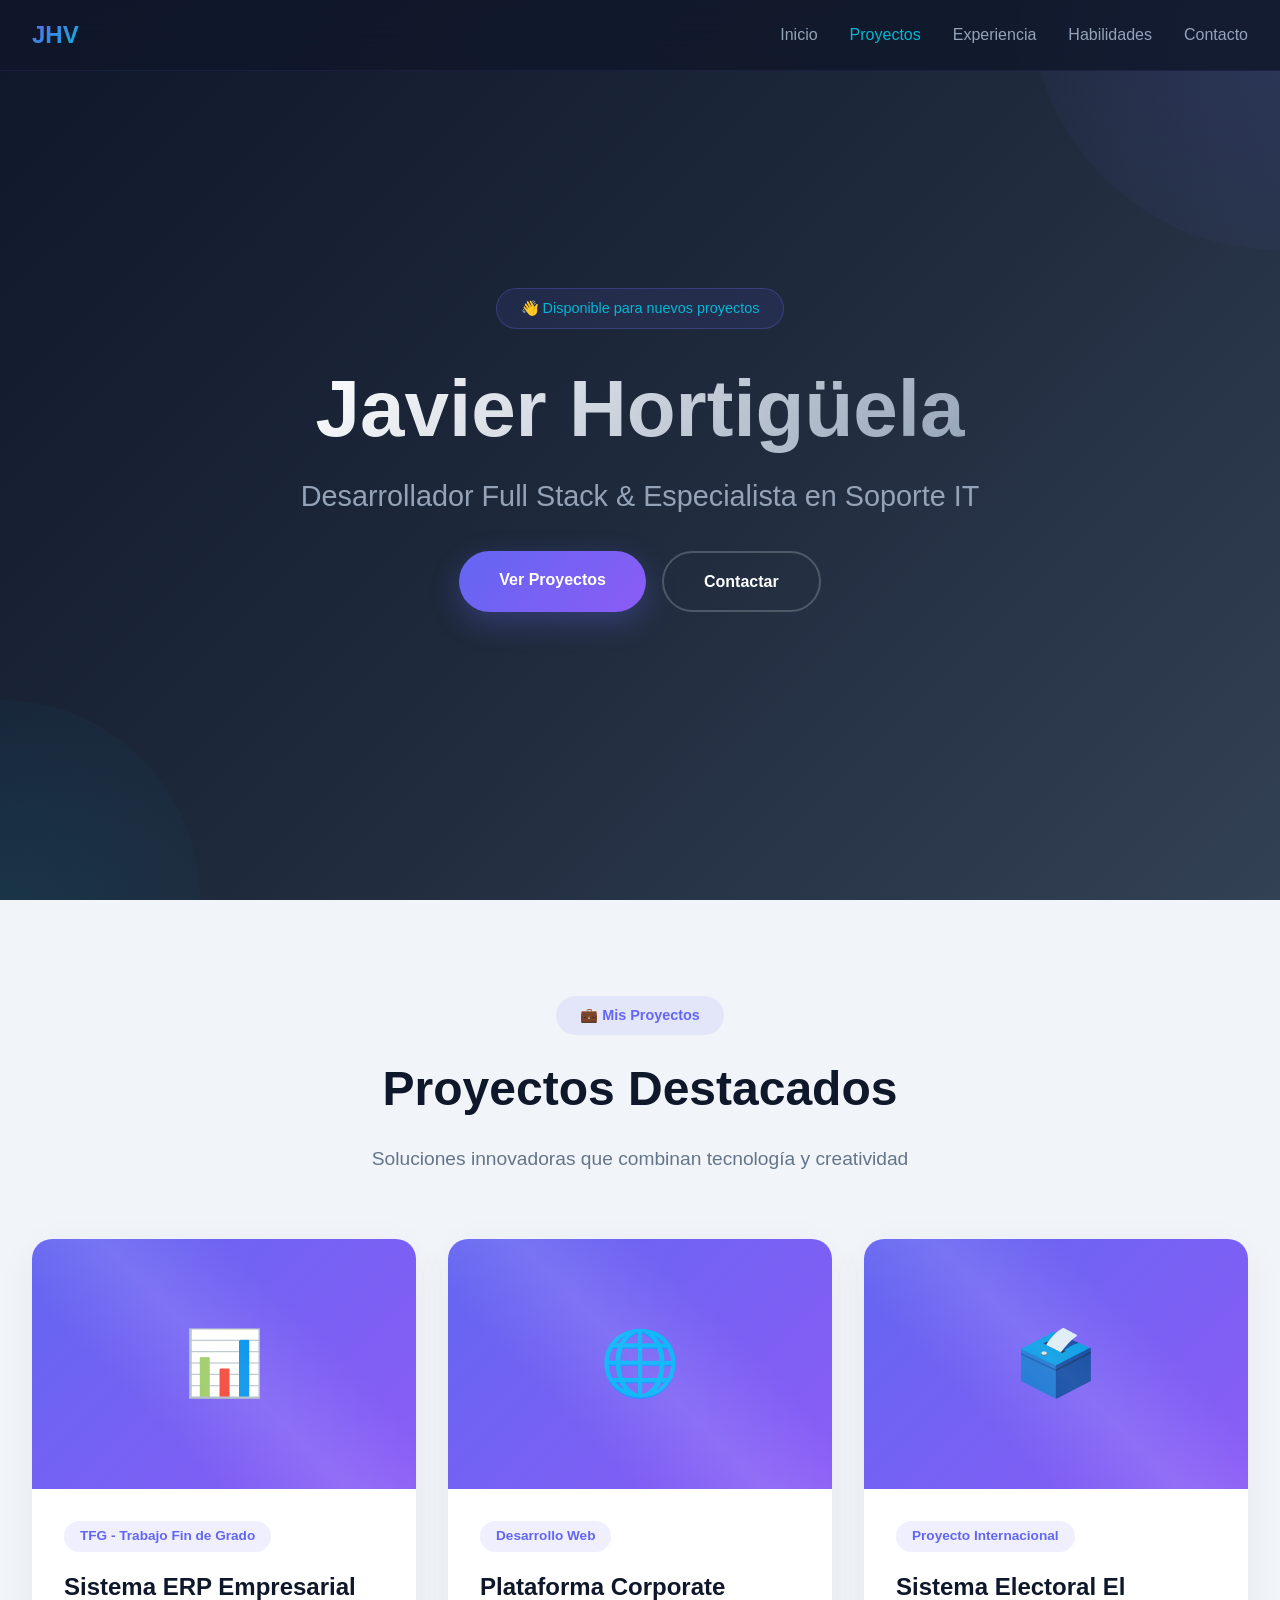
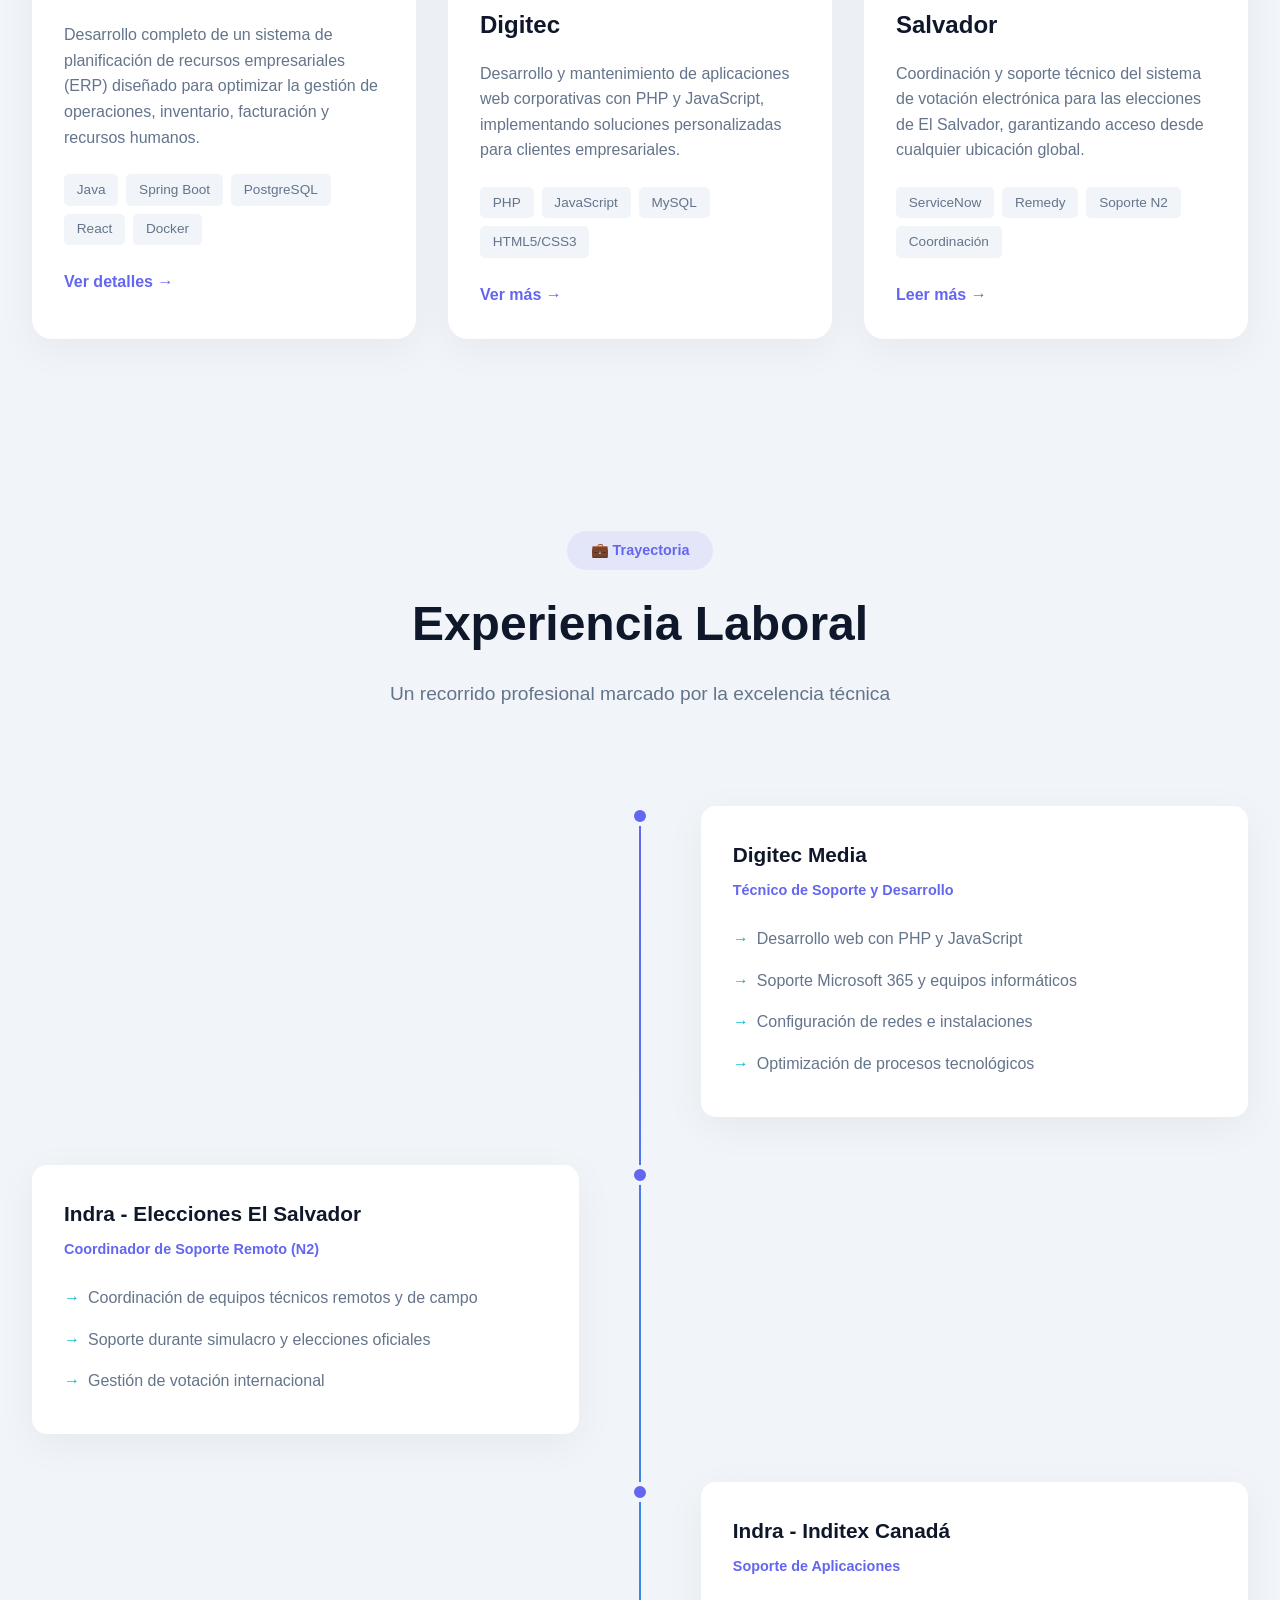
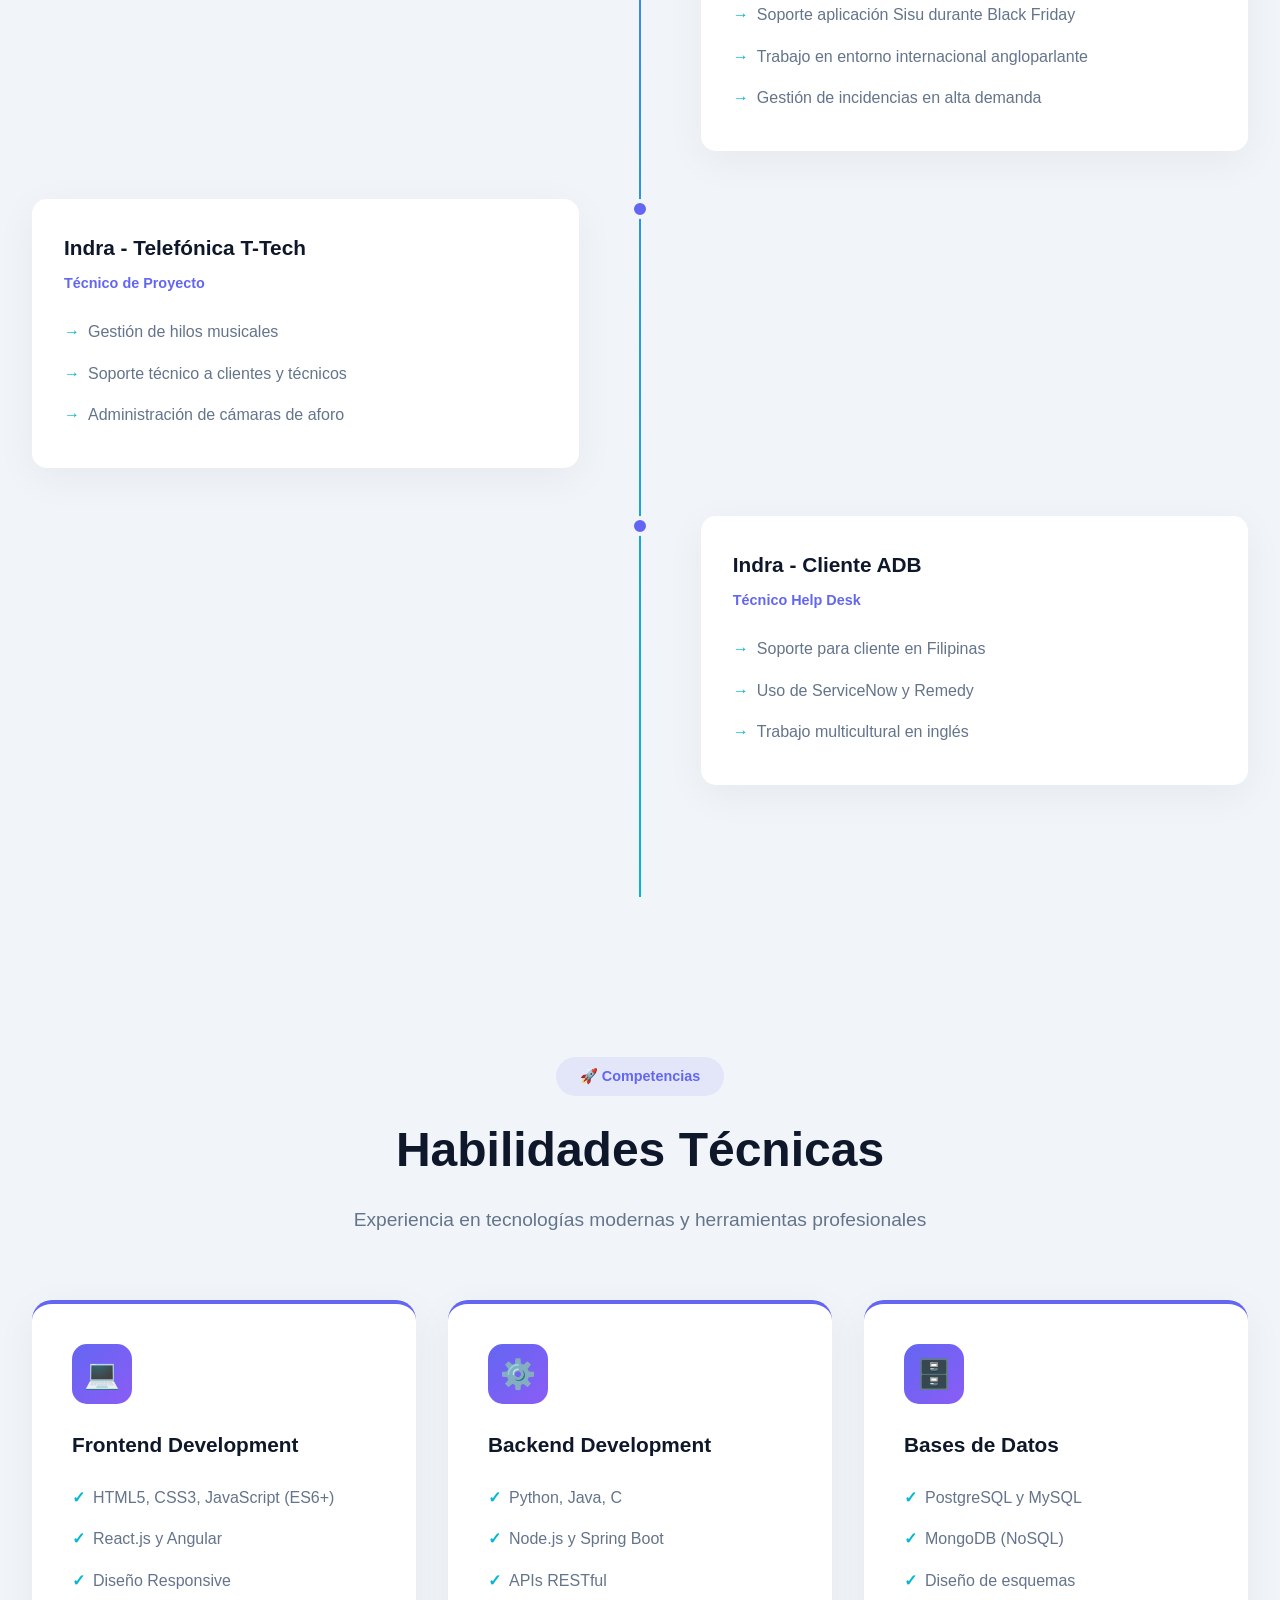
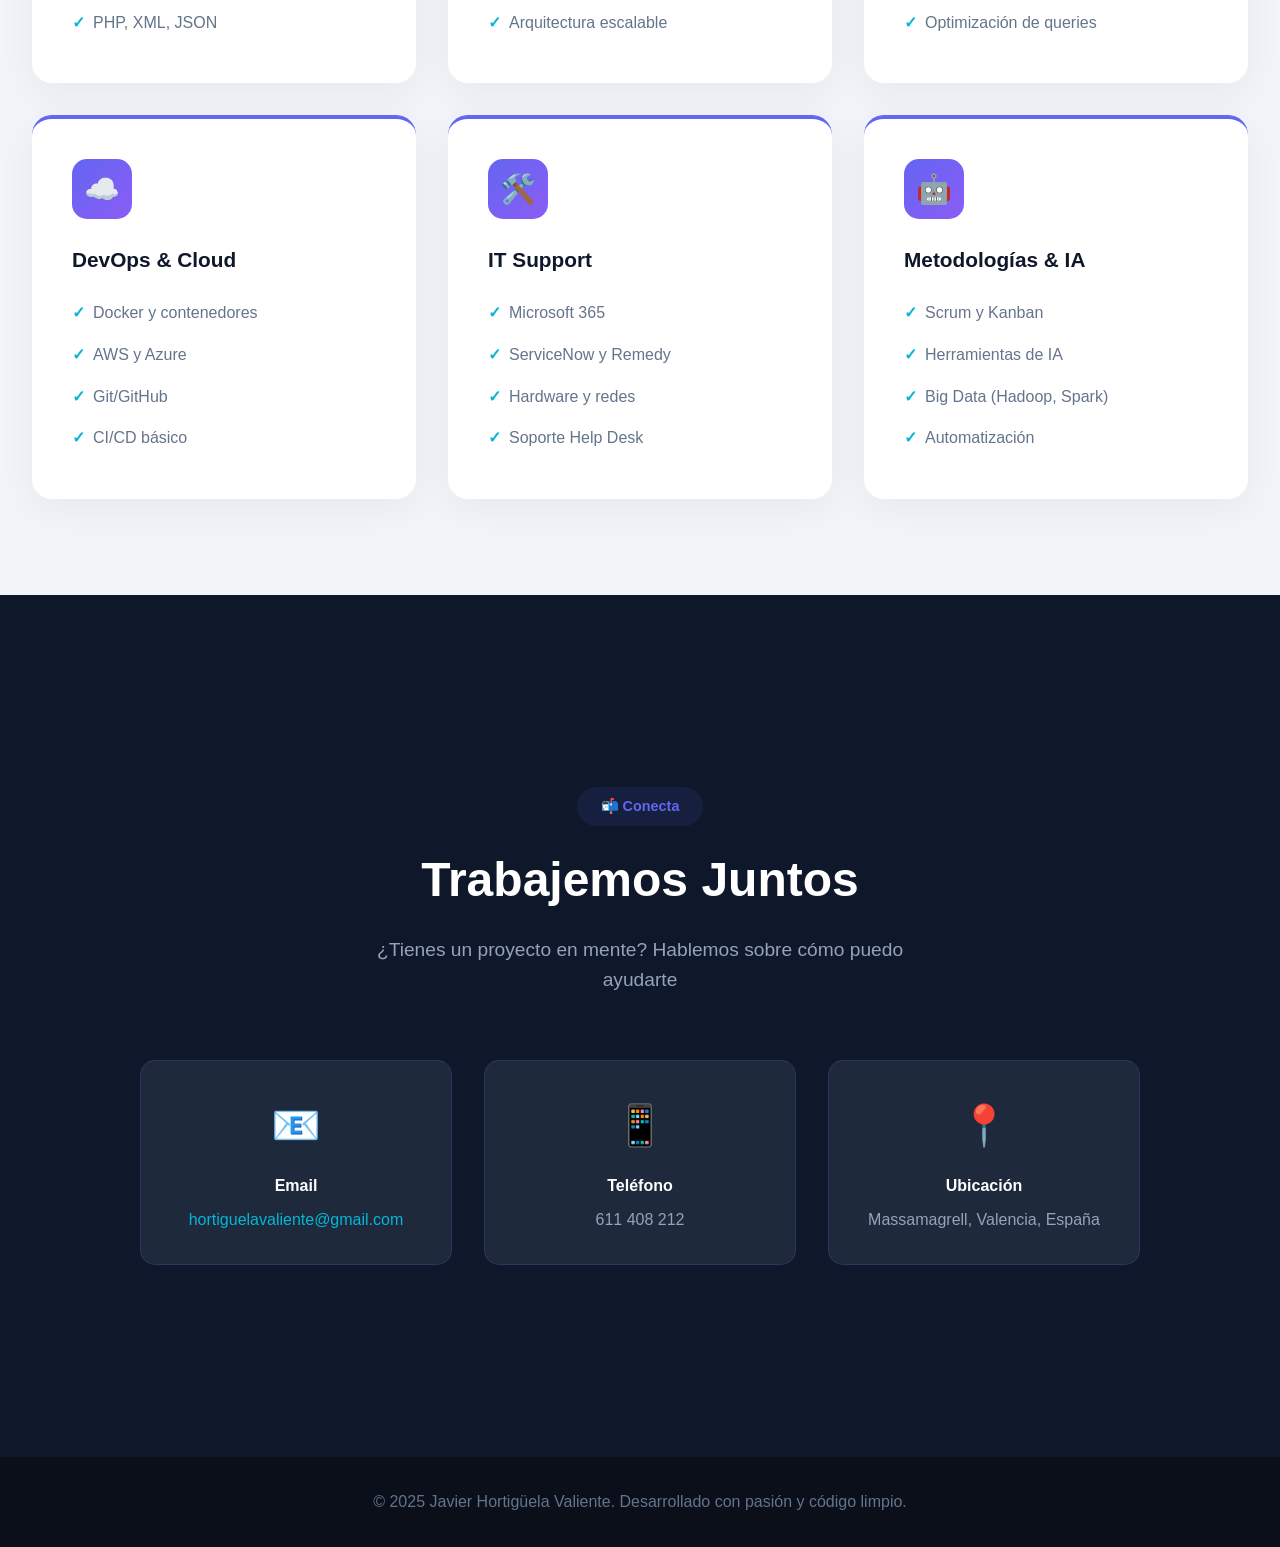
==== commit 462be450: "Update portfolio_index.html" ====
--- a/portfolio_index.html
+++ b/portfolio_index.html
@@ -105,7 +105,7 @@
                     <div class="timeline-dot"></div>
                     <div class="timeline-content">
                         <h3>Digitec Media</h3>
-                        <div class="timeline-date">Actual - Técnico de Soporte y Desarrollo</div>
+                        <div class="timeline-date">Técnico de Soporte y Desarrollo</div>
                         <ul>
                             <li>Desarrollo web con PHP y JavaScript</li>
                             <li>Soporte Microsoft 365 y equipos informáticos</li>
@@ -266,7 +266,7 @@
                 <div class="contact-card">
                     <div class="contact-icon">📍</div>
                     <h4>Ubicación</h4>
-                    <p>Valencia, España</p>
+                    <p>Massamagrell, Valencia, España</p>
                 </div>
             </div>
         </div>
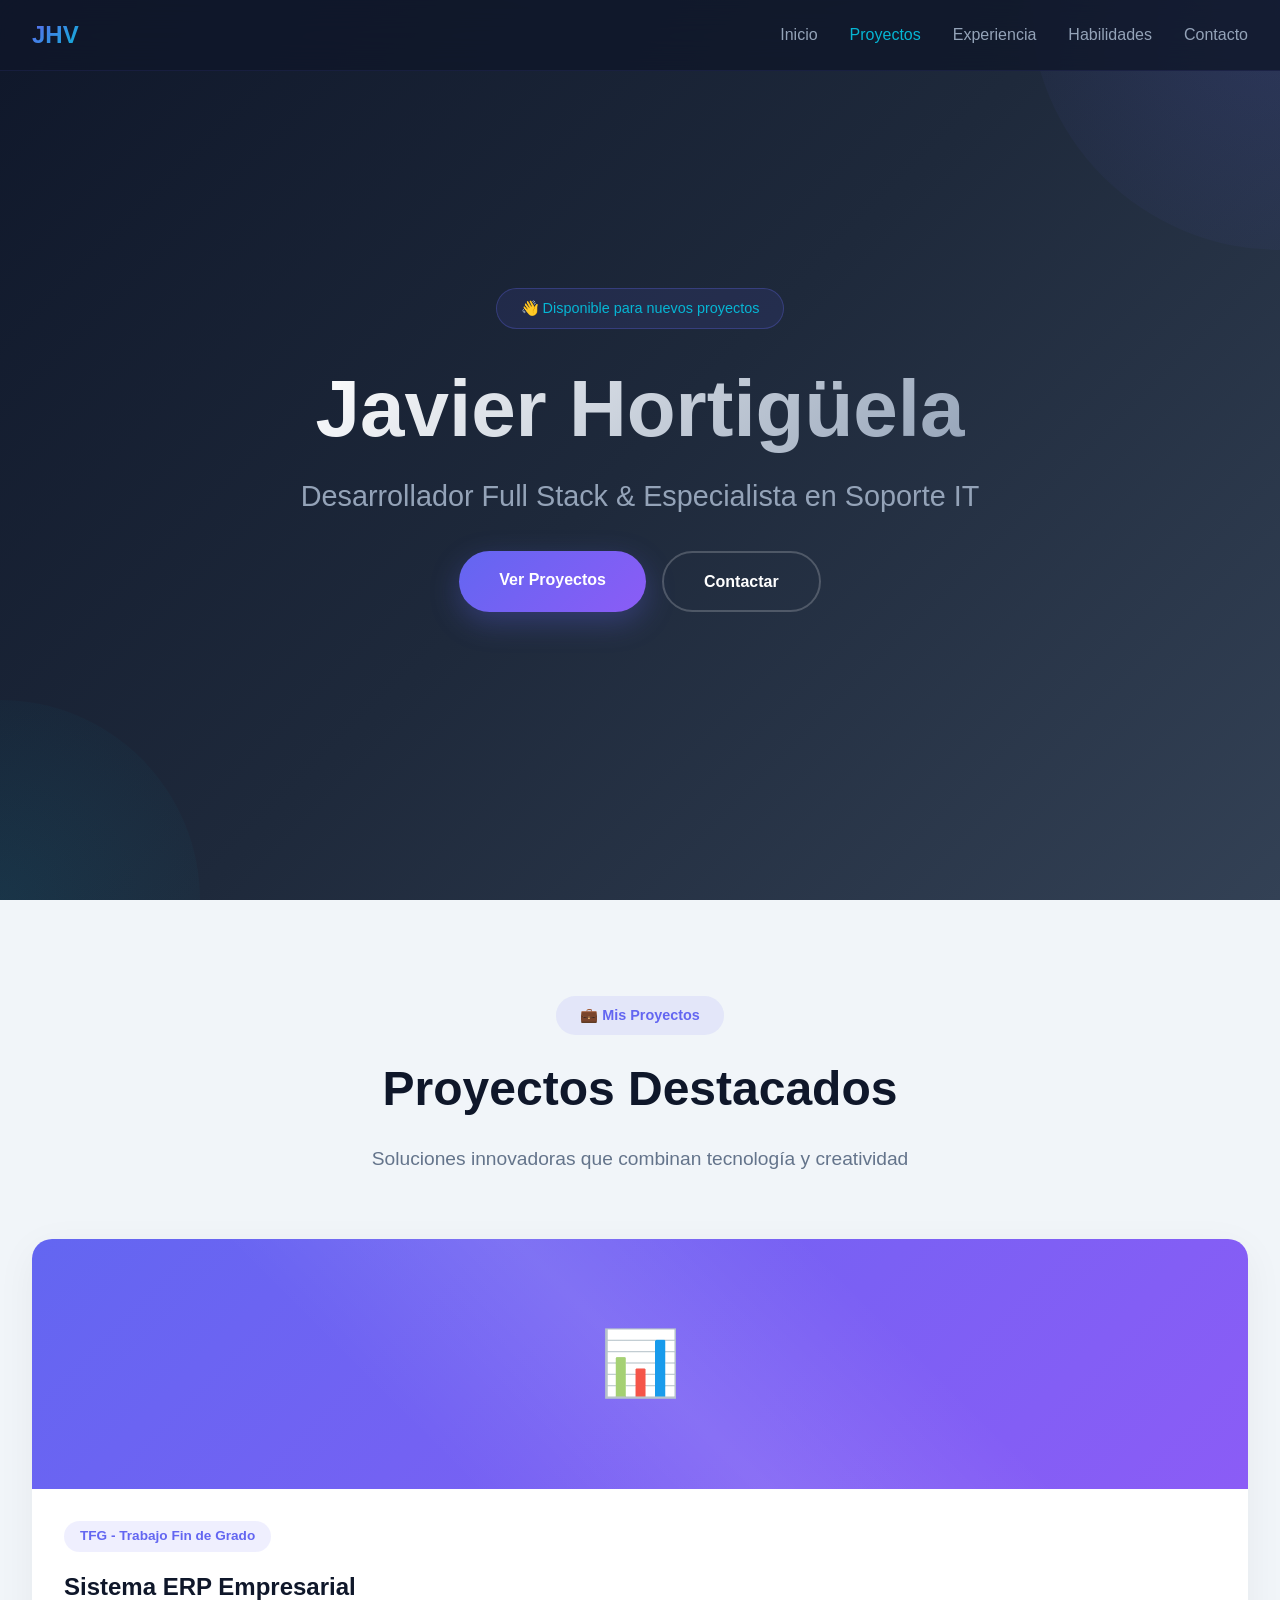
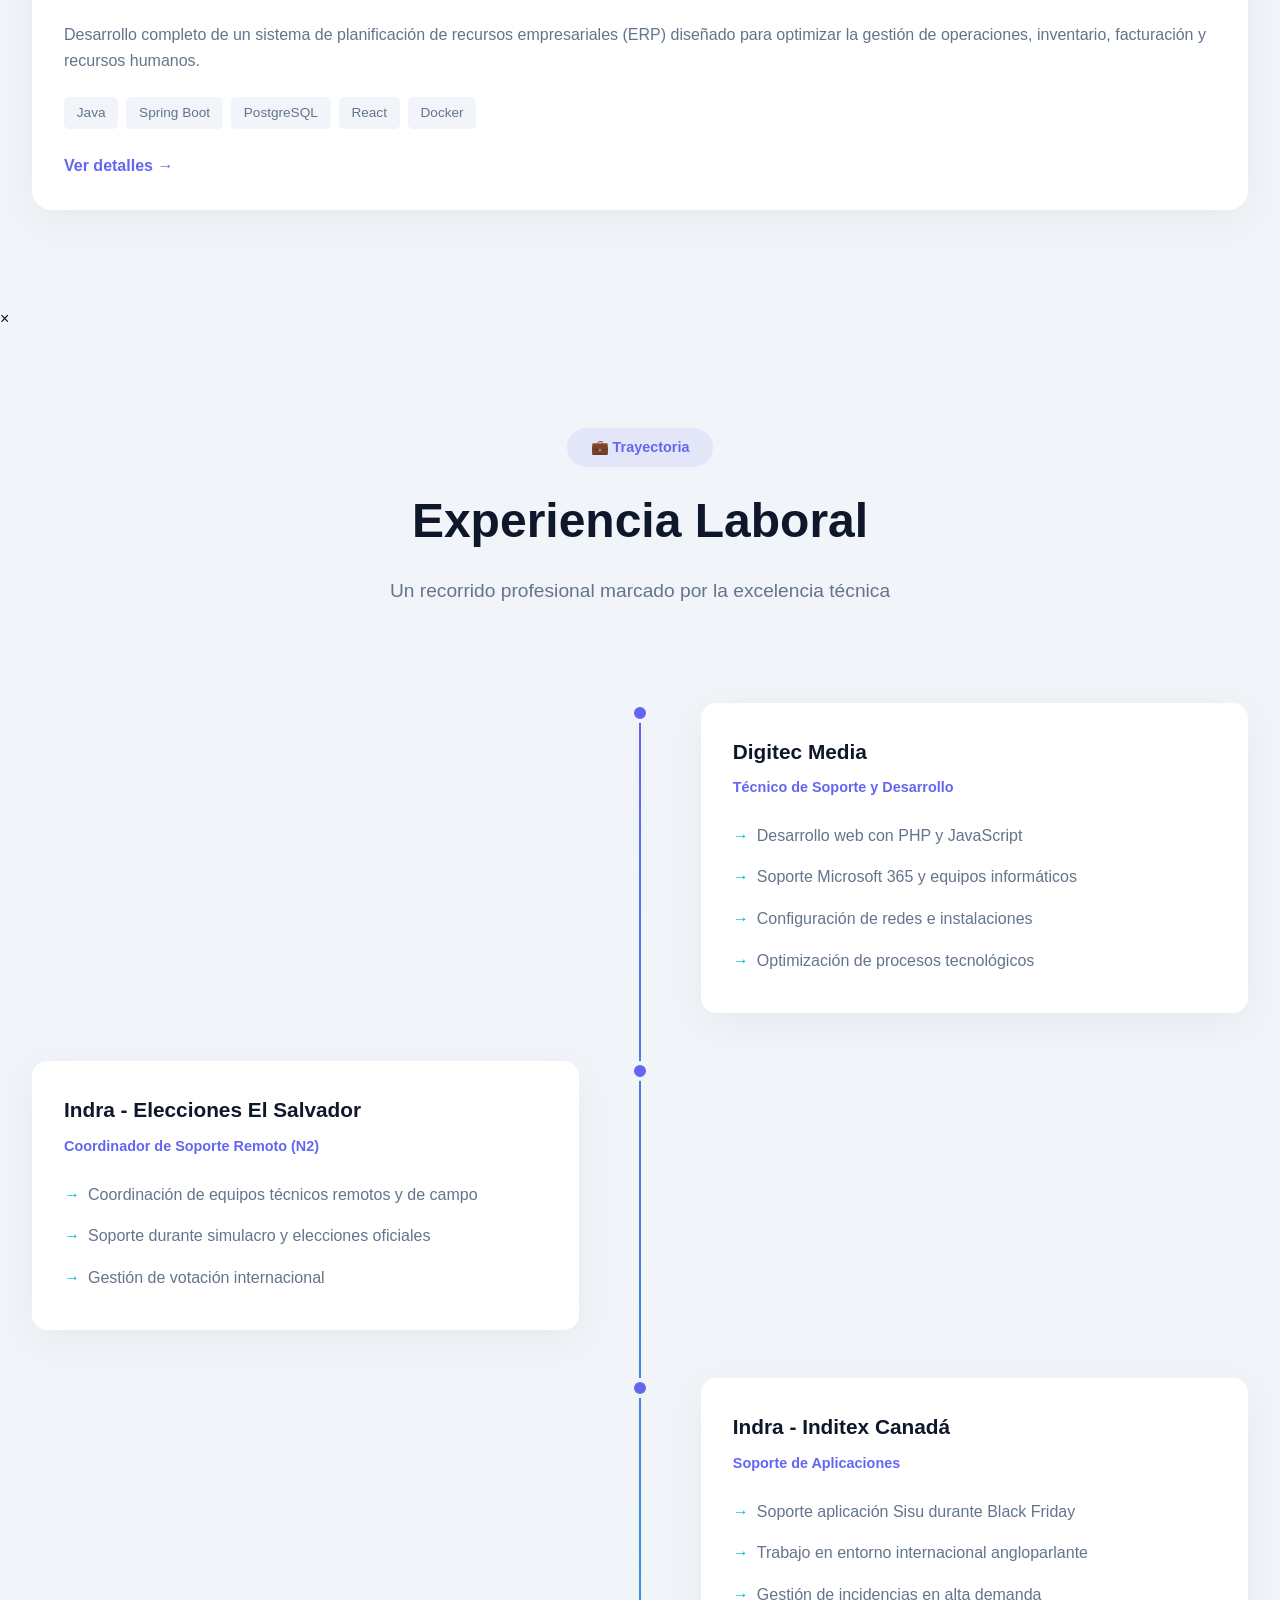
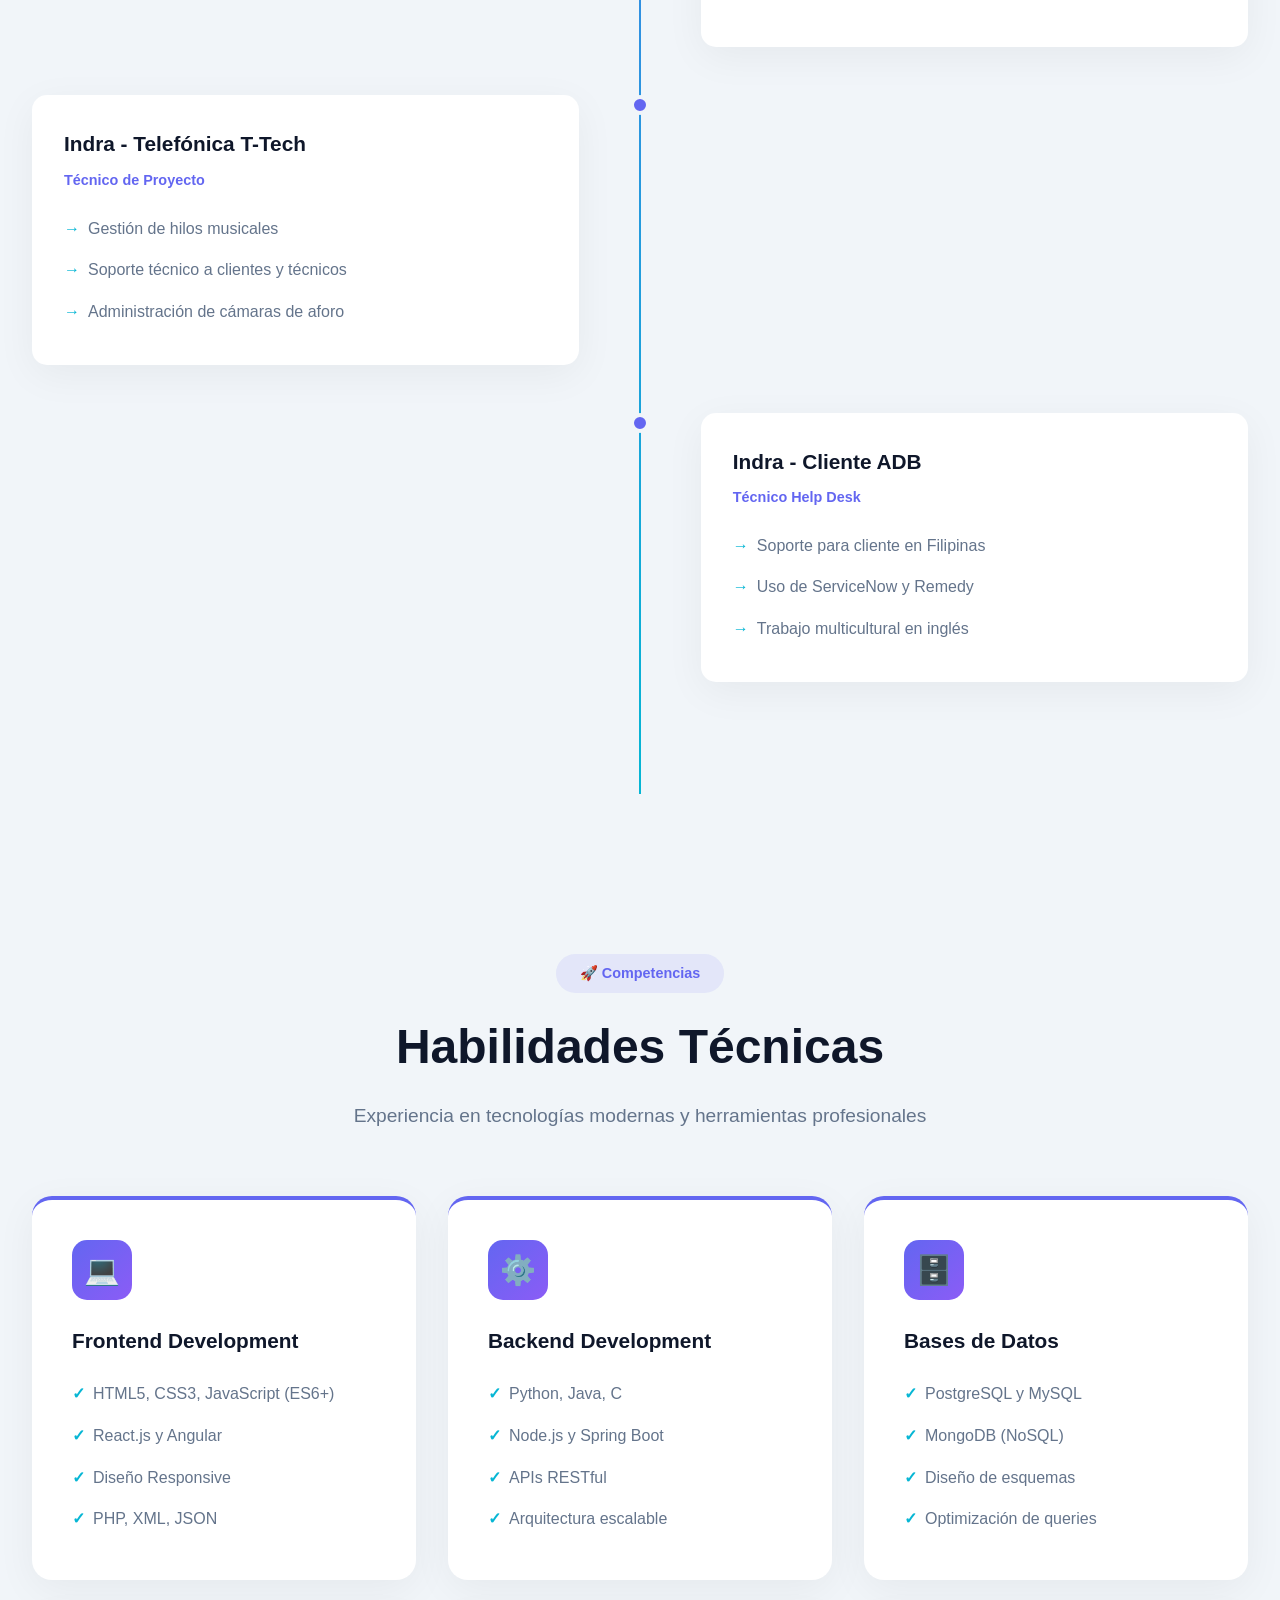
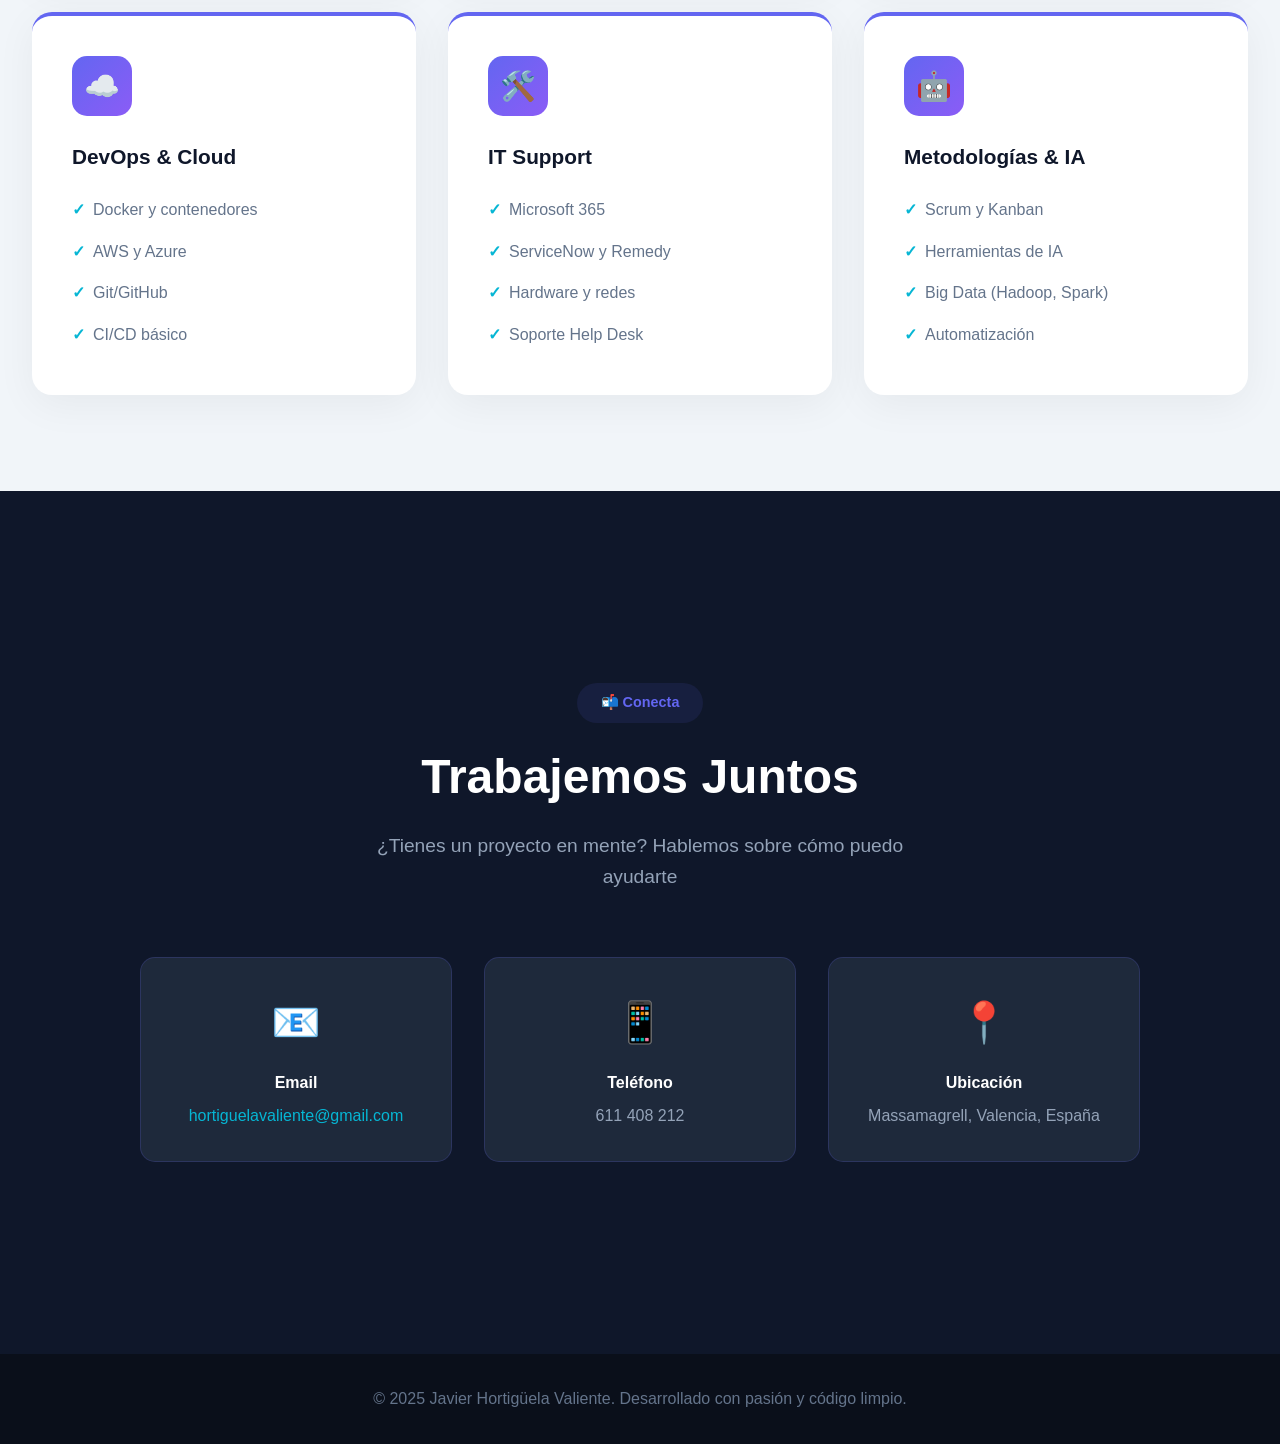
==== commit bd69dbd2: "Update portfolio_index.html" ====
--- a/portfolio_index.html
+++ b/portfolio_index.html
@@ -43,7 +43,7 @@
                 <p class="section-subtitle">Soluciones innovadoras que combinan tecnología y creatividad</p>
             </div>
             <div class="projects-grid">
-                <div class="project-card">
+                <div class="project-card" data-project="erp">
                     <div class="project-image">📊</div>
                     <div class="project-content">
                         <span class="project-tag">TFG - Trabajo Fin de Grado</span>
@@ -56,43 +56,23 @@
                             <span class="tech-badge">React</span>
                             <span class="tech-badge">Docker</span>
                         </div>
-                        <a href="#" class="project-link">Ver detalles →</a>
-                    </div>
-                </div>
-
-                <div class="project-card">
-                    <div class="project-image">🌐</div>
-                    <div class="project-content">
-                        <span class="project-tag">Desarrollo Web</span>
-                        <h3>Plataforma Corporate Digitec</h3>
-                        <p>Desarrollo y mantenimiento de aplicaciones web corporativas con PHP y JavaScript, implementando soluciones personalizadas para clientes empresariales.</p>
-                        <div class="project-tech">
-                            <span class="tech-badge">PHP</span>
-                            <span class="tech-badge">JavaScript</span>
-                            <span class="tech-badge">MySQL</span>
-                            <span class="tech-badge">HTML5/CSS3</span>
-                        </div>
-                        <a href="#" class="project-link">Ver más →</a>
-                    </div>
-                </div>
-
-                <div class="project-card">
-                    <div class="project-image">🗳️</div>
-                    <div class="project-content">
-                        <span class="project-tag">Proyecto Internacional</span>
-                        <h3>Sistema Electoral El Salvador</h3>
-                        <p>Coordinación y soporte técnico del sistema de votación electrónica para las elecciones de El Salvador, garantizando acceso desde cualquier ubicación global.</p>
-                        <div class="project-tech">
-                            <span class="tech-badge">ServiceNow</span>
-                            <span class="tech-badge">Remedy</span>
-                            <span class="tech-badge">Soporte N2</span>
-                            <span class="tech-badge">Coordinación</span>
-                        </div>
-                        <a href="#" class="project-link">Leer más →</a>
-                    </div>
-                </div>
+                        <a href="#erp-details" class="project-link view-details">Ver detalles →</a>
+                    </div>
+                </div>
+        
+                <!-- Agregar mas proyectos  -->
             </div>
         </section>
+        
+        <!-- Modal para detalles del proyecto -->
+        <div id="project-modal" class="modal">
+            <div class="modal-content">
+                <span class="close-modal">&times;</span>
+                <div id="modal-body">
+                    <!-- El contenido se cargará dinámicamente -->
+                </div>
+            </div>
+        </div>
 
         <section class="container" id="experiencia">
             <div class="section-header">
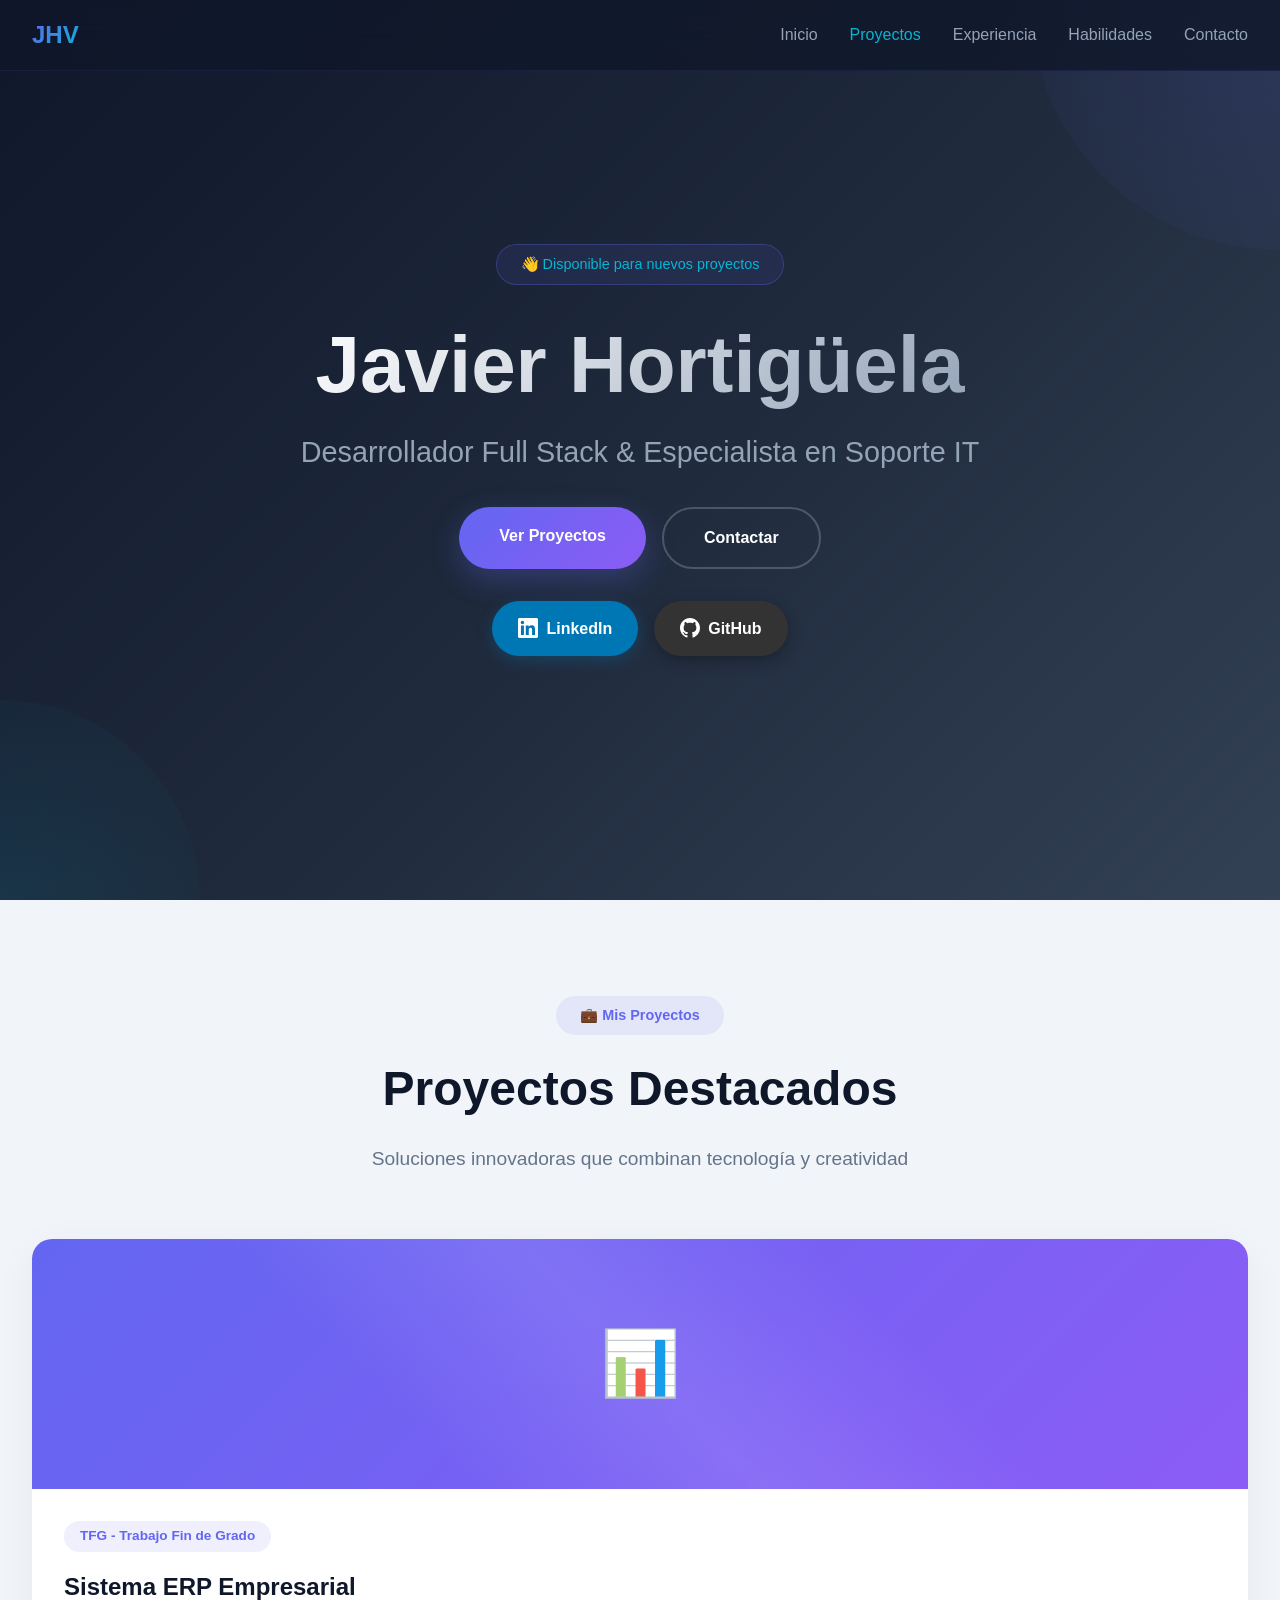
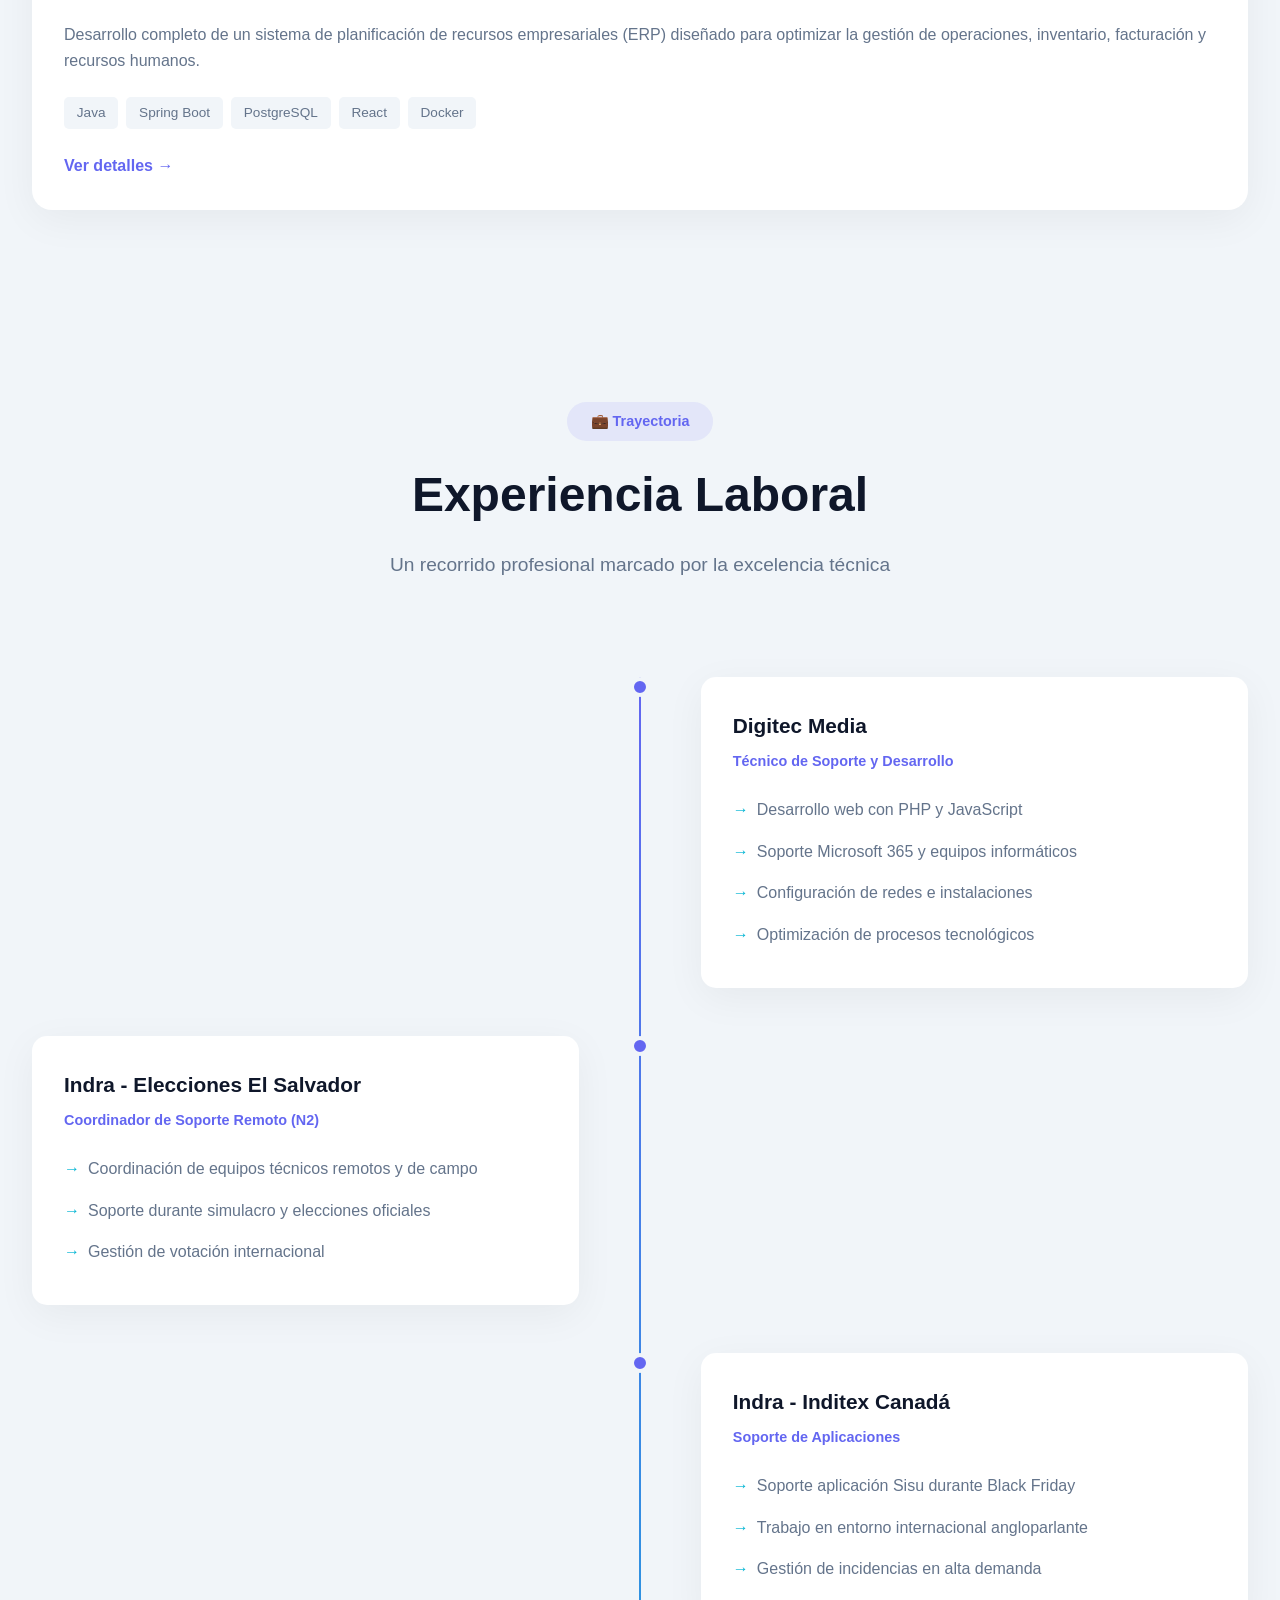
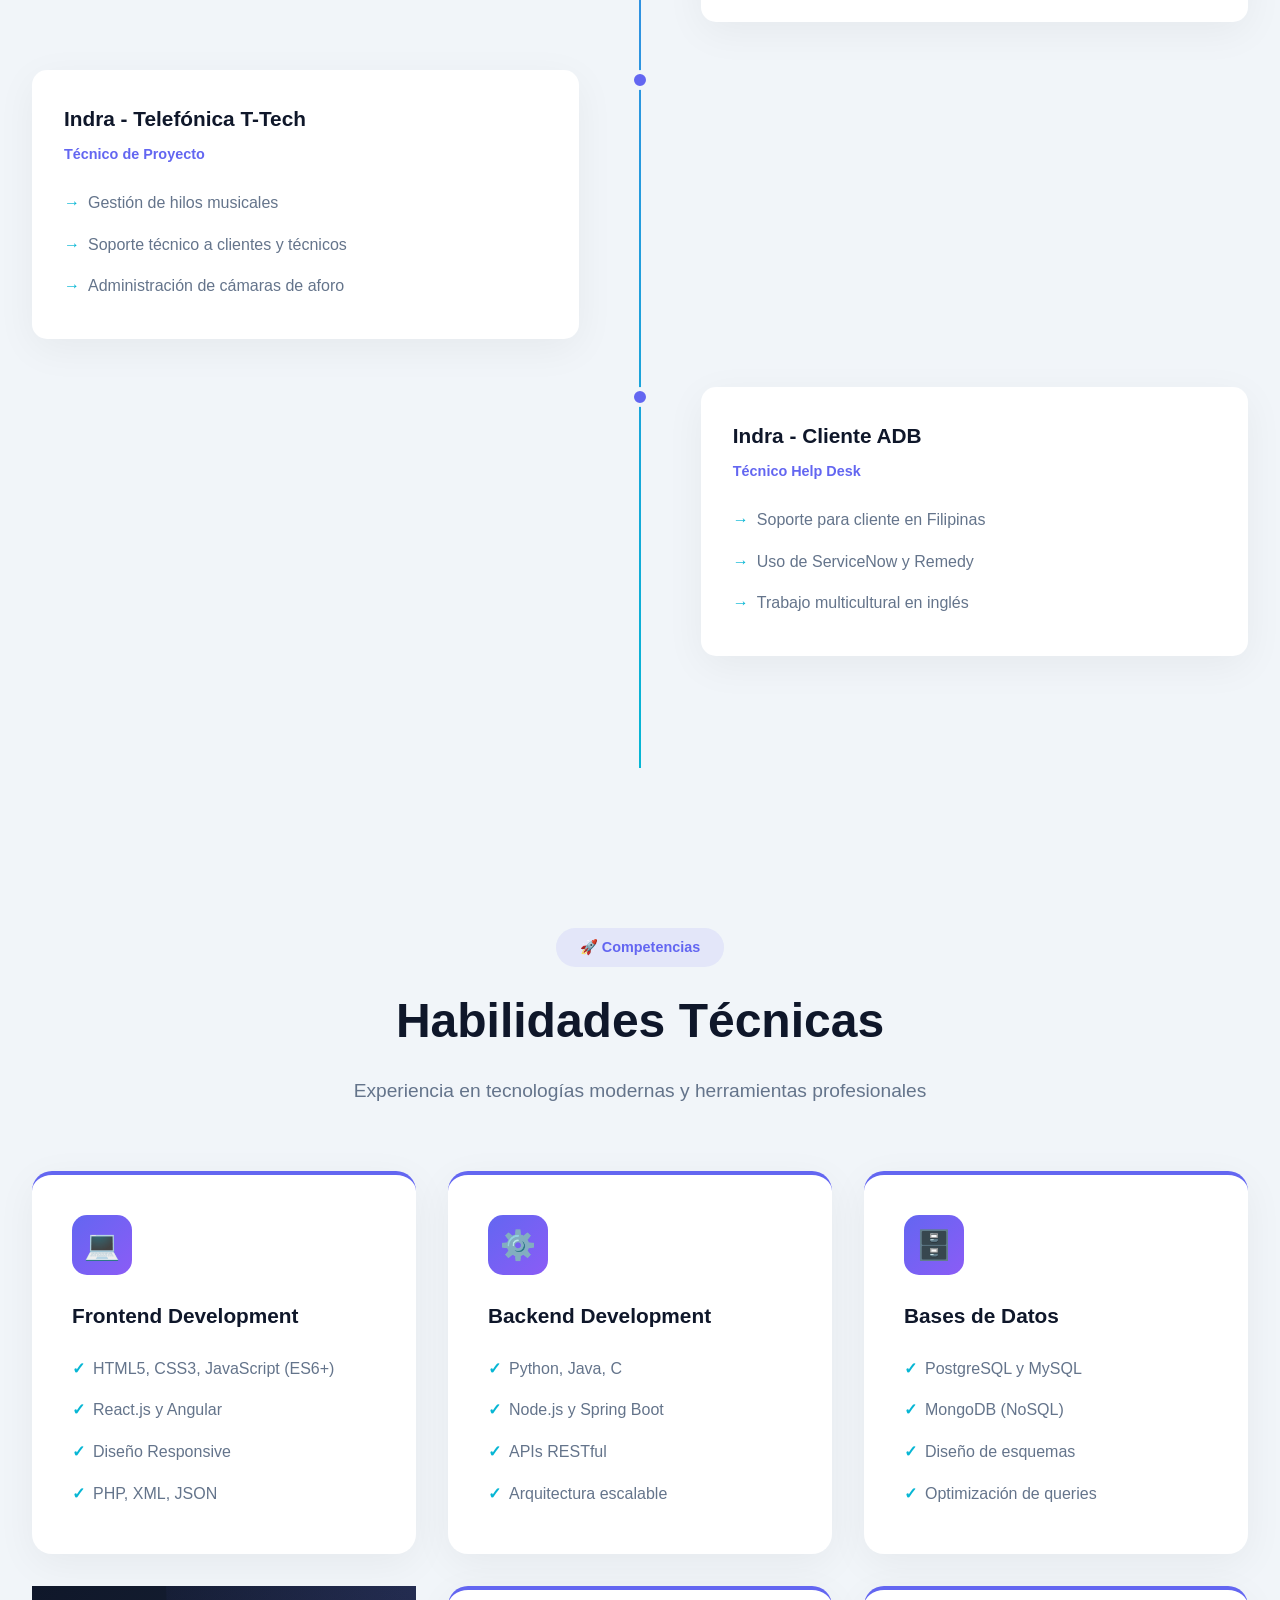
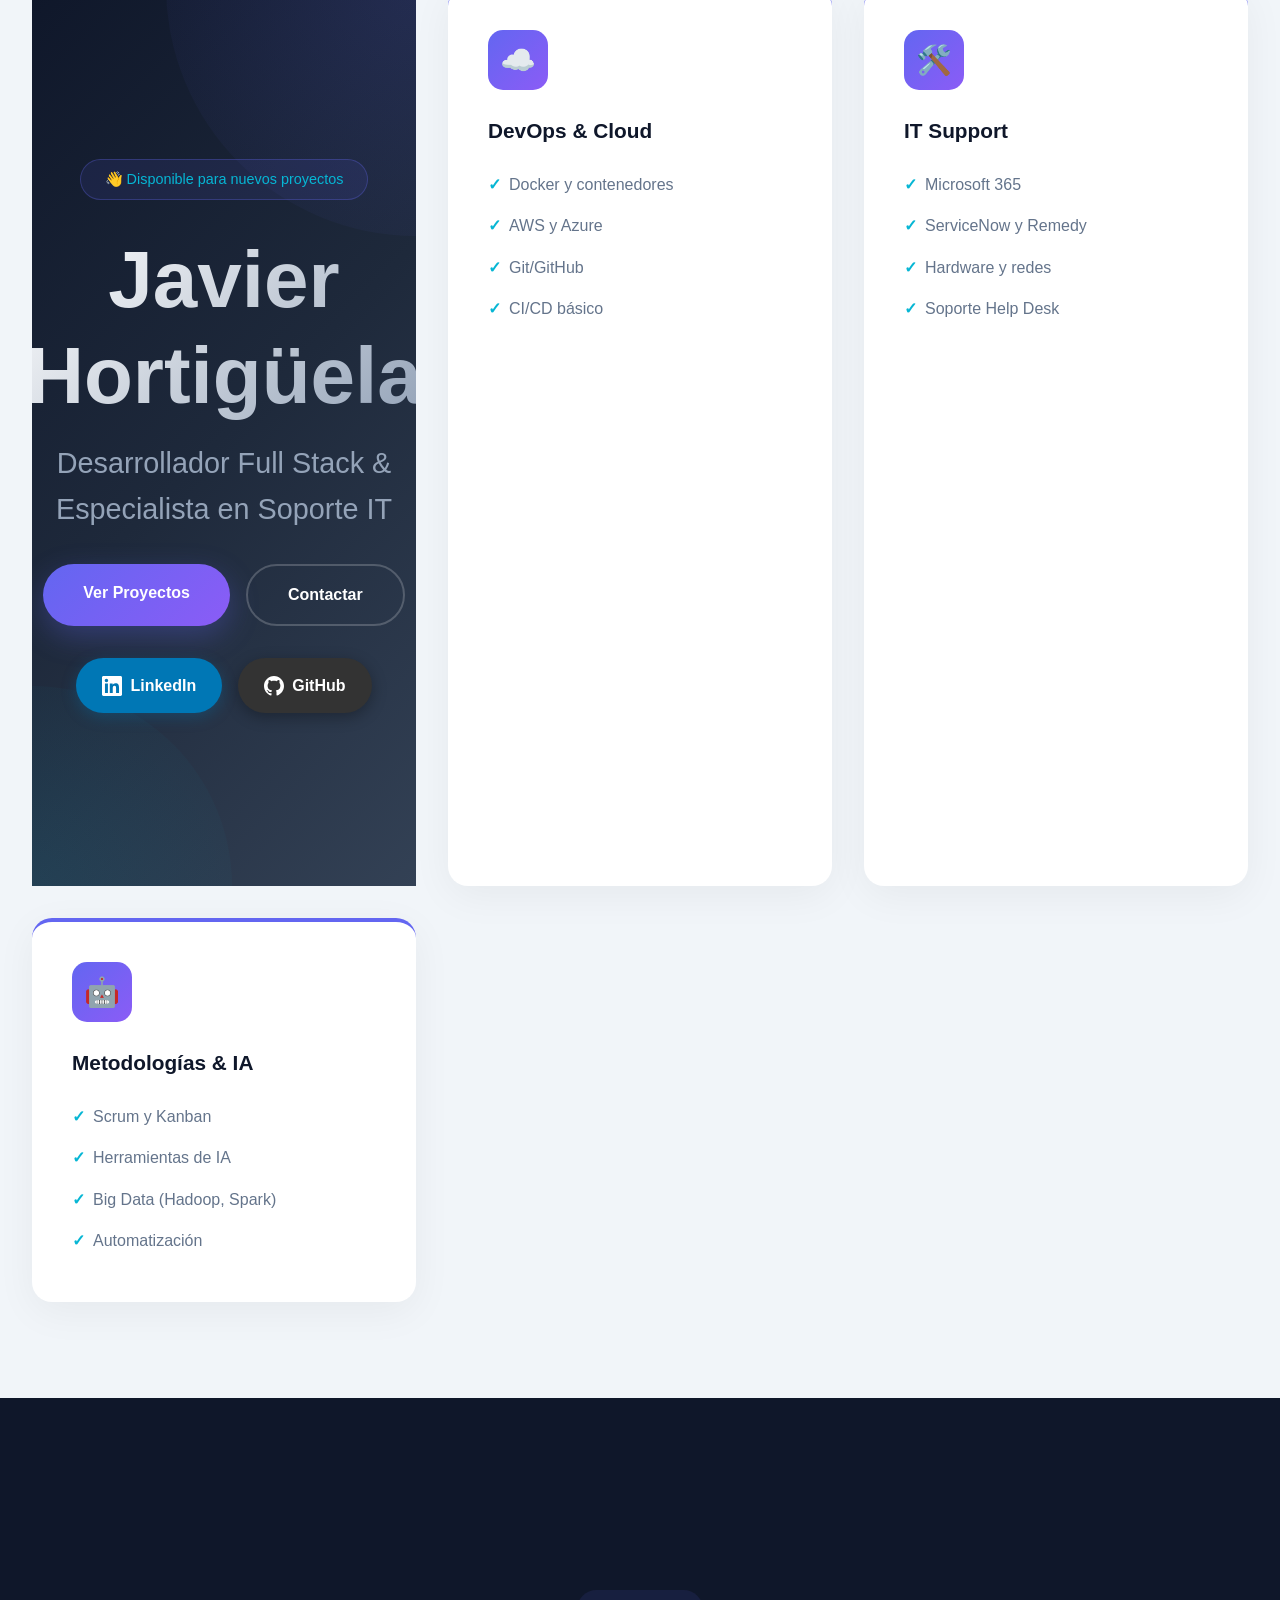
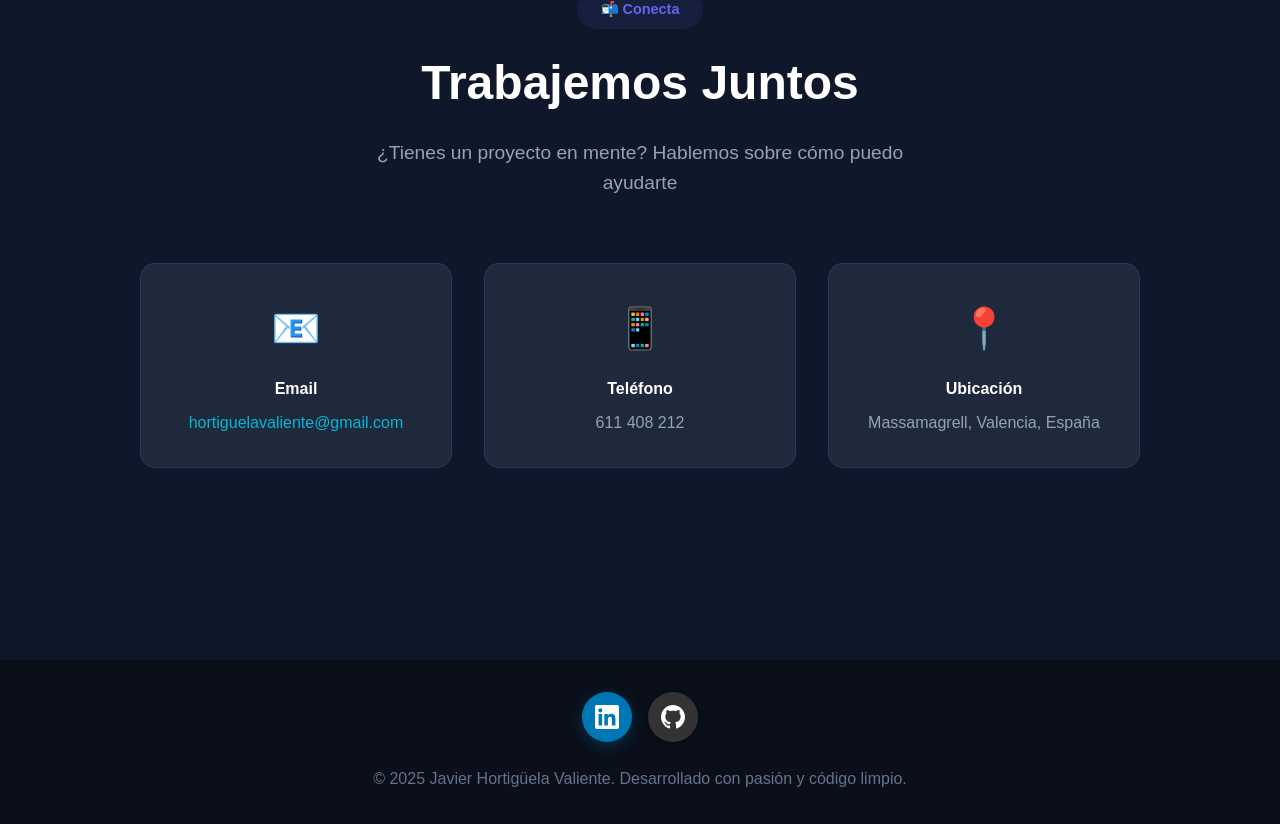
==== commit 1732ab50: "iconos" ====
--- a/portfolio_index.html
+++ b/portfolio_index.html
@@ -32,6 +32,21 @@
                 <a href="#proyectos" class="btn btn-primary">Ver Proyectos</a>
                 <a href="#contacto" class="btn btn-secondary">Contactar</a>
             </div>
+            <!-- Agregar redes sociales con SVG -->
+            <div class="hero-social">
+                <a href="https://www.linkedin.com/in/javier-hortig%C3%BCela-valiente-12a539277" target="_blank" class="social-btn linkedin" title="LinkedIn">
+                    <svg class="social-icon" viewBox="0 0 24 24" fill="currentColor">
+                        <path d="M20.447 20.452h-3.554v-5.569c0-1.328-.027-3.037-1.852-3.037-1.853 0-2.136 1.445-2.136 2.939v5.667H9.351V9h3.414v1.561h.046c.477-.9 1.637-1.85 3.37-1.85 3.601 0 4.267 2.37 4.267 5.455v6.286zM5.337 7.433c-1.144 0-2.063-.926-2.063-2.065 0-1.138.92-2.063 2.063-2.063 1.14 0 2.064.925 2.064 2.063 0 1.139-.925 2.065-2.064 2.065zm1.782 13.019H3.555V9h3.564v11.452zM22.225 0H1.771C.792 0 0 .774 0 1.729v20.542C0 23.227.792 24 1.771 24h20.451C23.2 24 24 23.227 24 22.271V1.729C24 .774 23.2 0 22.222 0h.003z"/>
+                    </svg>
+                    <span>LinkedIn</span>
+                </a>
+                <a href="https://github.com/lightskinhorti" target="_blank" class="social-btn github" title="GitHub">
+                    <svg class="social-icon" viewBox="0 0 24 24" fill="currentColor">
+                        <path d="M12 0c-6.626 0-12 5.373-12 12 0 5.302 3.438 9.8 8.207 11.387.599.111.793-.261.793-.577v-2.234c-3.338.726-4.033-1.416-4.033-1.416-.546-1.387-1.333-1.756-1.333-1.756-1.089-.745.083-.729.083-.729 1.205.084 1.839 1.237 1.839 1.237 1.07 1.834 2.807 1.304 3.492.997.107-.775.418-1.305.762-1.604-2.665-.305-5.467-1.334-5.467-5.931 0-1.311.469-2.381 1.236-3.221-.124-.303-.535-1.524.117-3.176 0 0 1.008-.322 3.301 1.23.957-.266 1.983-.399 3.003-.404 1.02.005 2.047.138 3.006.404 2.291-1.552 3.297-1.23 3.297-1.23.653 1.653.242 2.874.118 3.176.77.84 1.235 1.911 1.235 3.221 0 4.609-2.807 5.624-5.479 5.921.43.372.823 1.102.823 2.222v3.293c0 .319.192.694.801.576 4.765-1.589 8.199-6.086 8.199-11.386 0-6.627-5.373-12-12-12z"/>
+                    </svg>
+                    <span>GitHub</span>
+                </a>
+            </div>
         </div>
     </section>
 
@@ -188,7 +203,32 @@
                         <li>Optimización de queries</li>
                     </ul>
                 </div>
-
+                <section class="hero" id="inicio">
+                    <div class="hero-content">
+                        <div class="hero-tag">👋 Disponible para nuevos proyectos</div>
+                        <h1>Javier Hortigüela</h1>
+                        <h2>Desarrollador Full Stack & Especialista en Soporte IT</h2>
+                        <div class="hero-buttons">
+                            <a href="#proyectos" class="btn btn-primary">Ver Proyectos</a>
+                            <a href="#contacto" class="btn btn-secondary">Contactar</a>
+                        </div>
+                        <!-- Agregar redes sociales con SVG -->
+                        <div class="hero-social">
+                            <a href="https://linkedin.com/in/tu-perfil" target="_blank" class="social-btn linkedin" title="LinkedIn">
+                                <svg class="social-icon" viewBox="0 0 24 24" fill="currentColor">
+                                    <path d="M20.447 20.452h-3.554v-5.569c0-1.328-.027-3.037-1.852-3.037-1.853 0-2.136 1.445-2.136 2.939v5.667H9.351V9h3.414v1.561h.046c.477-.9 1.637-1.85 3.37-1.85 3.601 0 4.267 2.37 4.267 5.455v6.286zM5.337 7.433c-1.144 0-2.063-.926-2.063-2.065 0-1.138.92-2.063 2.063-2.063 1.14 0 2.064.925 2.064 2.063 0 1.139-.925 2.065-2.064 2.065zm1.782 13.019H3.555V9h3.564v11.452zM22.225 0H1.771C.792 0 0 .774 0 1.729v20.542C0 23.227.792 24 1.771 24h20.451C23.2 24 24 23.227 24 22.271V1.729C24 .774 23.2 0 22.222 0h.003z"/>
+                                </svg>
+                                <span>LinkedIn</span>
+                            </a>
+                            <a href="https://github.com/lightskinhorti" target="_blank" class="social-btn github" title="GitHub">
+                                <svg class="social-icon" viewBox="0 0 24 24" fill="currentColor">
+                                    <path d="M12 0c-6.626 0-12 5.373-12 12 0 5.302 3.438 9.8 8.207 11.387.599.111.793-.261.793-.577v-2.234c-3.338.726-4.033-1.416-4.033-1.416-.546-1.387-1.333-1.756-1.333-1.756-1.089-.745.083-.729.083-.729 1.205.084 1.839 1.237 1.839 1.237 1.07 1.834 2.807 1.304 3.492.997.107-.775.418-1.305.762-1.604-2.665-.305-5.467-1.334-5.467-5.931 0-1.311.469-2.381 1.236-3.221-.124-.303-.535-1.524.117-3.176 0 0 1.008-.322 3.301 1.23.957-.266 1.983-.399 3.003-.404 1.02.005 2.047.138 3.006.404 2.291-1.552 3.297-1.23 3.297-1.23.653 1.653.242 2.874.118 3.176.77.84 1.235 1.911 1.235 3.221 0 4.609-2.807 5.624-5.479 5.921.43.372.823 1.102.823 2.222v3.293c0 .319.192.694.801.576 4.765-1.589 8.199-6.086 8.199-11.386 0-6.627-5.373-12-12-12z"/>
+                                </svg>
+                                <span>GitHub</span>
+                            </a>
+                        </div>
+                    </div>
+                </section>
                 <div class="skill-card">
                     <div class="skill-icon">☁️</div>
                     <h4>DevOps & Cloud</h4>
@@ -253,6 +293,18 @@
     </section>
 
     <footer>
+        <div class="footer-social">
+            <a href="https://linkedin.com/in/tu-perfil" target="_blank" class="social-btn linkedin" title="LinkedIn">
+                <svg class="social-icon" viewBox="0 0 24 24" fill="currentColor">
+                    <path d="M20.447 20.452h-3.554v-5.569c0-1.328-.027-3.037-1.852-3.037-1.853 0-2.136 1.445-2.136 2.939v5.667H9.351V9h3.414v1.561h.046c.477-.9 1.637-1.85 3.37-1.85 3.601 0 4.267 2.37 4.267 5.455v6.286zM5.337 7.433c-1.144 0-2.063-.926-2.063-2.065 0-1.138.92-2.063 2.063-2.063 1.14 0 2.064.925 2.064 2.063 0 1.139-.925 2.065-2.064 2.065zm1.782 13.019H3.555V9h3.564v11.452zM22.225 0H1.771C.792 0 0 .774 0 1.729v20.542C0 23.227.792 24 1.771 24h20.451C23.2 24 24 23.227 24 22.271V1.729C24 .774 23.2 0 22.222 0h.003z"/>
+                </svg>
+            </a>
+            <a href="https://github.com/lightskinhorti" target="_blank" class="social-btn github" title="GitHub">
+                <svg class="social-icon" viewBox="0 0 24 24" fill="currentColor">
+                    <path d="M12 0c-6.626 0-12 5.373-12 12 0 5.302 3.438 9.8 8.207 11.387.599.111.793-.261.793-.577v-2.234c-3.338.726-4.033-1.416-4.033-1.416-.546-1.387-1.333-1.756-1.333-1.756-1.089-.745.083-.729.083-.729 1.205.084 1.839 1.237 1.839 1.237 1.07 1.834 2.807 1.304 3.492.997.107-.775.418-1.305.762-1.604-2.665-.305-5.467-1.334-5.467-5.931 0-1.311.469-2.381 1.236-3.221-.124-.303-.535-1.524.117-3.176 0 0 1.008-.322 3.301 1.23.957-.266 1.983-.399 3.003-.404 1.02.005 2.047.138 3.006.404 2.291-1.552 3.297-1.23 3.297-1.23.653 1.653.242 2.874.118 3.176.77.84 1.235 1.911 1.235 3.221 0 4.609-2.807 5.624-5.479 5.921.43.372.823 1.102.823 2.222v3.293c0 .319.192.694.801.576 4.765-1.589 8.199-6.086 8.199-11.386 0-6.627-5.373-12-12-12z"/>
+                </svg>
+            </a>
+        </div>
         <p>&copy; 2025 Javier Hortigüela Valiente. Desarrollado con pasión y código limpio.</p>
     </footer>
 
--- a/portfolio_css.css
+++ b/portfolio_css.css
@@ -616,4 +616,446 @@
         margin-left: 50px;
         padding: 1.5rem;
     }
+}
+
+/* Modal Styles - Corregido */
+.modal {
+    display: none;
+    position: fixed;
+    z-index: 2000;
+    left: 0;
+    top: 0;
+    width: 100%;
+    height: 100%;
+    background-color: rgba(0, 0, 0, 0.8);
+    backdrop-filter: blur(10px);
+    opacity: 0;
+    transition: opacity 0.3s ease;
+    padding: 2rem;
+    box-sizing: border-box;
+}
+
+.modal.show {
+    display: flex;
+    align-items: center;
+    justify-content: center;
+    opacity: 1;
+}
+
+.modal-content {
+    background: white;
+    border-radius: 20px;
+    width: 100%;
+    max-width: 900px;
+    max-height: 90vh;
+    overflow-y: auto;
+    position: relative;
+    transform: scale(0.8);
+    opacity: 0;
+    transition: all 0.3s ease;
+    box-shadow: 0 20px 60px rgba(0, 0, 0, 0.3);
+}
+
+.modal.show .modal-content {
+    transform: scale(1);
+    opacity: 1;
+}
+
+.close-modal {
+    position: absolute;
+    top: 1.5rem;
+    right: 1.5rem;
+    font-size: 2rem;
+    color: var(--gray);
+    cursor: pointer;
+    z-index: 1;
+    transition: color 0.3s;
+    width: 40px;
+    height: 40px;
+    display: flex;
+    align-items: center;
+    justify-content: center;
+    border-radius: 50%;
+    background: rgba(255, 255, 255, 0.9);
+}
+
+.close-modal:hover {
+    color: var(--primary);
+    background: rgba(255, 255, 255, 1);
+}
+
+.modal-body {
+    padding: 3rem;
+}
+
+.modal-header {
+    margin-bottom: 2.5rem;
+    padding-bottom: 1.5rem;
+    border-bottom: 1px solid #e2e8f0;
+}
+
+.modal-tag {
+    display: inline-block;
+    padding: 0.5rem 1.5rem;
+    background: rgba(99, 102, 241, 0.1);
+    border-radius: 50px;
+    color: var(--primary);
+    font-size: 0.9rem;
+    font-weight: 600;
+    margin-bottom: 1rem;
+}
+
+.modal-title {
+    font-size: 2.5rem;
+    color: var(--dark);
+    margin-bottom: 1rem;
+    line-height: 1.2;
+}
+
+.modal-subtitle {
+    color: var(--gray);
+    font-size: 1.1rem;
+    line-height: 1.6;
+    margin-bottom: 0;
+}
+
+.modal-grid {
+    display: grid;
+    grid-template-columns: 2fr 1fr;
+    gap: 3rem;
+    margin: 2.5rem 0;
+}
+
+.modal-features {
+    padding-right: 1rem;
+}
+
+.modal-features h4 {
+    color: var(--dark);
+    font-size: 1.3rem;
+    margin-bottom: 1rem;
+    margin-top: 2rem;
+}
+
+.modal-features h4:first-child {
+    margin-top: 0;
+}
+
+.modal-features p {
+    color: var(--gray);
+    line-height: 1.7;
+    margin-bottom: 1.5rem;
+}
+
+.modal-features ul {
+    list-style: none;
+    margin: 0;
+    padding: 0;
+}
+
+.modal-features li {
+    padding: 0.8rem 0;
+    color: var(--gray);
+    display: flex;
+    align-items: flex-start;
+    gap: 0.8rem;
+    line-height: 1.5;
+    border-bottom: 1px solid #f1f5f9;
+}
+
+.modal-features li:last-child {
+    border-bottom: none;
+}
+
+.modal-features li::before {
+    content: '✓';
+    color: var(--accent);
+    font-weight: bold;
+    flex-shrink: 0;
+    margin-top: 0.1rem;
+}
+
+.modal-sidebar {
+    background: var(--light);
+    padding: 2rem;
+    border-radius: 15px;
+    height: fit-content;
+}
+
+.tech-stack {
+    margin-bottom: 2rem;
+}
+
+.tech-stack h4,
+.responsibilities h4 {
+    color: var(--dark);
+    margin-bottom: 1.2rem;
+    font-size: 1.2rem;
+    font-weight: 600;
+}
+
+.tech-stack .tech-badges-container {
+    display: flex;
+    flex-wrap: wrap;
+    gap: 0.6rem;
+}
+
+.tech-stack .tech-badge {
+    padding: 0.6rem 1rem;
+    background: white;
+    border-radius: 8px;
+    font-size: 0.9rem;
+    color: var(--primary);
+    font-weight: 500;
+    border: 1px solid rgba(99, 102, 241, 0.1);
+    transition: all 0.3s ease;
+}
+
+.tech-stack .tech-badge:hover {
+    background: var(--primary);
+    color: white;
+    transform: translateY(-2px);
+}
+
+.responsibilities ul {
+    list-style: none;
+    margin: 0;
+    padding: 0;
+}
+
+.responsibilities li {
+    padding: 0.8rem 0;
+    color: var(--gray);
+    position: relative;
+    padding-left: 1.5rem;
+    line-height: 1.5;
+    border-bottom: 1px solid #e2e8f0;
+}
+
+.responsibilities li:last-child {
+    border-bottom: none;
+}
+
+.responsibilities li::before {
+    content: '•';
+    position: absolute;
+    left: 0.5rem;
+    color: var(--accent);
+    font-weight: bold;
+    font-size: 1.2rem;
+}
+
+.modal-links {
+    display: flex;
+    gap: 1rem;
+    margin-top: 2.5rem;
+    padding-top: 2rem;
+    border-top: 1px solid #e2e8f0;
+    flex-wrap: wrap;
+    justify-content: center; /* Centra el botón */
+}
+
+.modal-links .btn {
+    padding: 1rem 2.5rem;
+    border-radius: 12px;
+    text-decoration: none;
+    font-weight: 600;
+    transition: all 0.3s;
+    display: inline-flex;
+    align-items: center;
+    gap: 0.5rem;
+    min-width: 200px; /* Ancho mínimo para que se vea bien */
+    justify-content: center; /* Centra el texto dentro del botón */
+}
+
+.modal-links .btn-primary {
+    background: linear-gradient(135deg, var(--primary), var(--secondary));
+    color: white;
+    box-shadow: 0 4px 15px rgba(99, 102, 241, 0.3);
+}
+
+.modal-links .btn-primary:hover {
+    transform: translateY(-2px);
+    box-shadow: 0 8px 25px rgba(99, 102, 241, 0.4);
+}
+
+.modal-links .btn-secondary {
+    background: transparent;
+    color: var(--primary);
+    border: 2px solid var(--primary);
+}
+
+.modal-links .btn-secondary:hover {
+    background: var(--primary);
+    color: white;
+}
+
+@media (max-width: 768px) {
+    .modal {
+        padding: 1rem;
+    }
+    
+    .modal-body {
+        padding: 2rem 1.5rem;
+    }
+    
+    .modal-grid {
+        grid-template-columns: 1fr;
+        gap: 2rem;
+        margin: 2rem 0;
+    }
+    
+    .modal-features {
+        padding-right: 0;
+    }
+    
+    .modal-title {
+        font-size: 2rem;
+    }
+    
+    .modal-links {
+        justify-content: center;
+    }
+    
+    .modal-links .btn {
+        flex: 1;
+        min-width: 140px;
+        justify-content: center;
+    }
+}
+
+@media (max-width: 480px) {
+    .modal-body {
+        padding: 1.5rem 1rem;
+    }
+    
+    .modal-title {
+        font-size: 1.8rem;
+    }
+    
+    .modal-sidebar {
+        padding: 1.5rem;
+    }
+}
+/* Social Buttons with SVG Icons */
+.hero-social {
+    display: flex;
+    gap: 1rem;
+    justify-content: center;
+    margin-top: 2rem;
+    animation: fadeInUp 0.8s ease 0.8s backwards;
+    flex-wrap: wrap;
+}
+
+.footer-social {
+    display: flex;
+    gap: 1rem;
+    justify-content: center;
+    margin-bottom: 1.5rem;
+}
+
+.social-btn {
+    padding: 0.8rem 1.5rem;
+    border-radius: 50px;
+    text-decoration: none;
+    font-weight: 600;
+    transition: all 0.3s;
+    display: inline-flex;
+    align-items: center;
+    gap: 0.5rem;
+    border: 2px solid transparent;
+    position: relative;
+    overflow: hidden;
+}
+
+.social-icon {
+    width: 20px;
+    height: 20px;
+    transition: transform 0.3s;
+    flex-shrink: 0;
+}
+
+.social-btn.linkedin {
+    background: #0077b5;
+    color: white;
+    box-shadow: 0 4px 15px rgba(0, 119, 181, 0.3);
+}
+
+.social-btn.github {
+    background: #333;
+    color: white;
+    box-shadow: 0 4px 15px rgba(0, 0, 0, 0.3);
+}
+
+.social-btn:hover {
+    transform: translateY(-3px);
+    box-shadow: 0 8px 25px rgba(0, 0, 0, 0.2);
+}
+
+.social-btn.linkedin:hover {
+    background: #00669c;
+    box-shadow: 0 8px 25px rgba(0, 119, 181, 0.4);
+}
+
+.social-btn.github:hover {
+    background: #24292e;
+    box-shadow: 0 8px 25px rgba(0, 0, 0, 0.4);
+}
+
+.social-btn:hover .social-icon {
+    transform: scale(1.1);
+}
+
+/* Footer specific styles */
+.footer-social .social-btn {
+    padding: 0.8rem;
+    border-radius: 50%;
+    width: 50px;
+    height: 50px;
+    display: flex;
+    align-items: center;
+    justify-content: center;
+}
+
+.footer-social .social-btn span {
+    display: none;
+}
+
+.footer-social .social-icon {
+    width: 24px;
+    height: 24px;
+}
+
+/* Pulse animation for footer icons */
+.footer-social .social-btn:hover {
+    animation: pulse 1s infinite;
+}
+
+@keyframes pulse {
+    0% { transform: scale(1); }
+    50% { transform: scale(1.1); }
+    100% { transform: scale(1); }
+}
+
+/* Responsive para social buttons */
+@media (max-width: 768px) {
+    .hero-social {
+        flex-direction: column;
+        align-items: center;
+    }
+    
+    .social-btn {
+        min-width: 160px;
+        justify-content: center;
+    }
+    
+    .footer-social .social-btn {
+        width: 45px;
+        height: 45px;
+    }
+    
+    .footer-social .social-icon {
+        width: 20px;
+        height: 20px;
+    }
 }
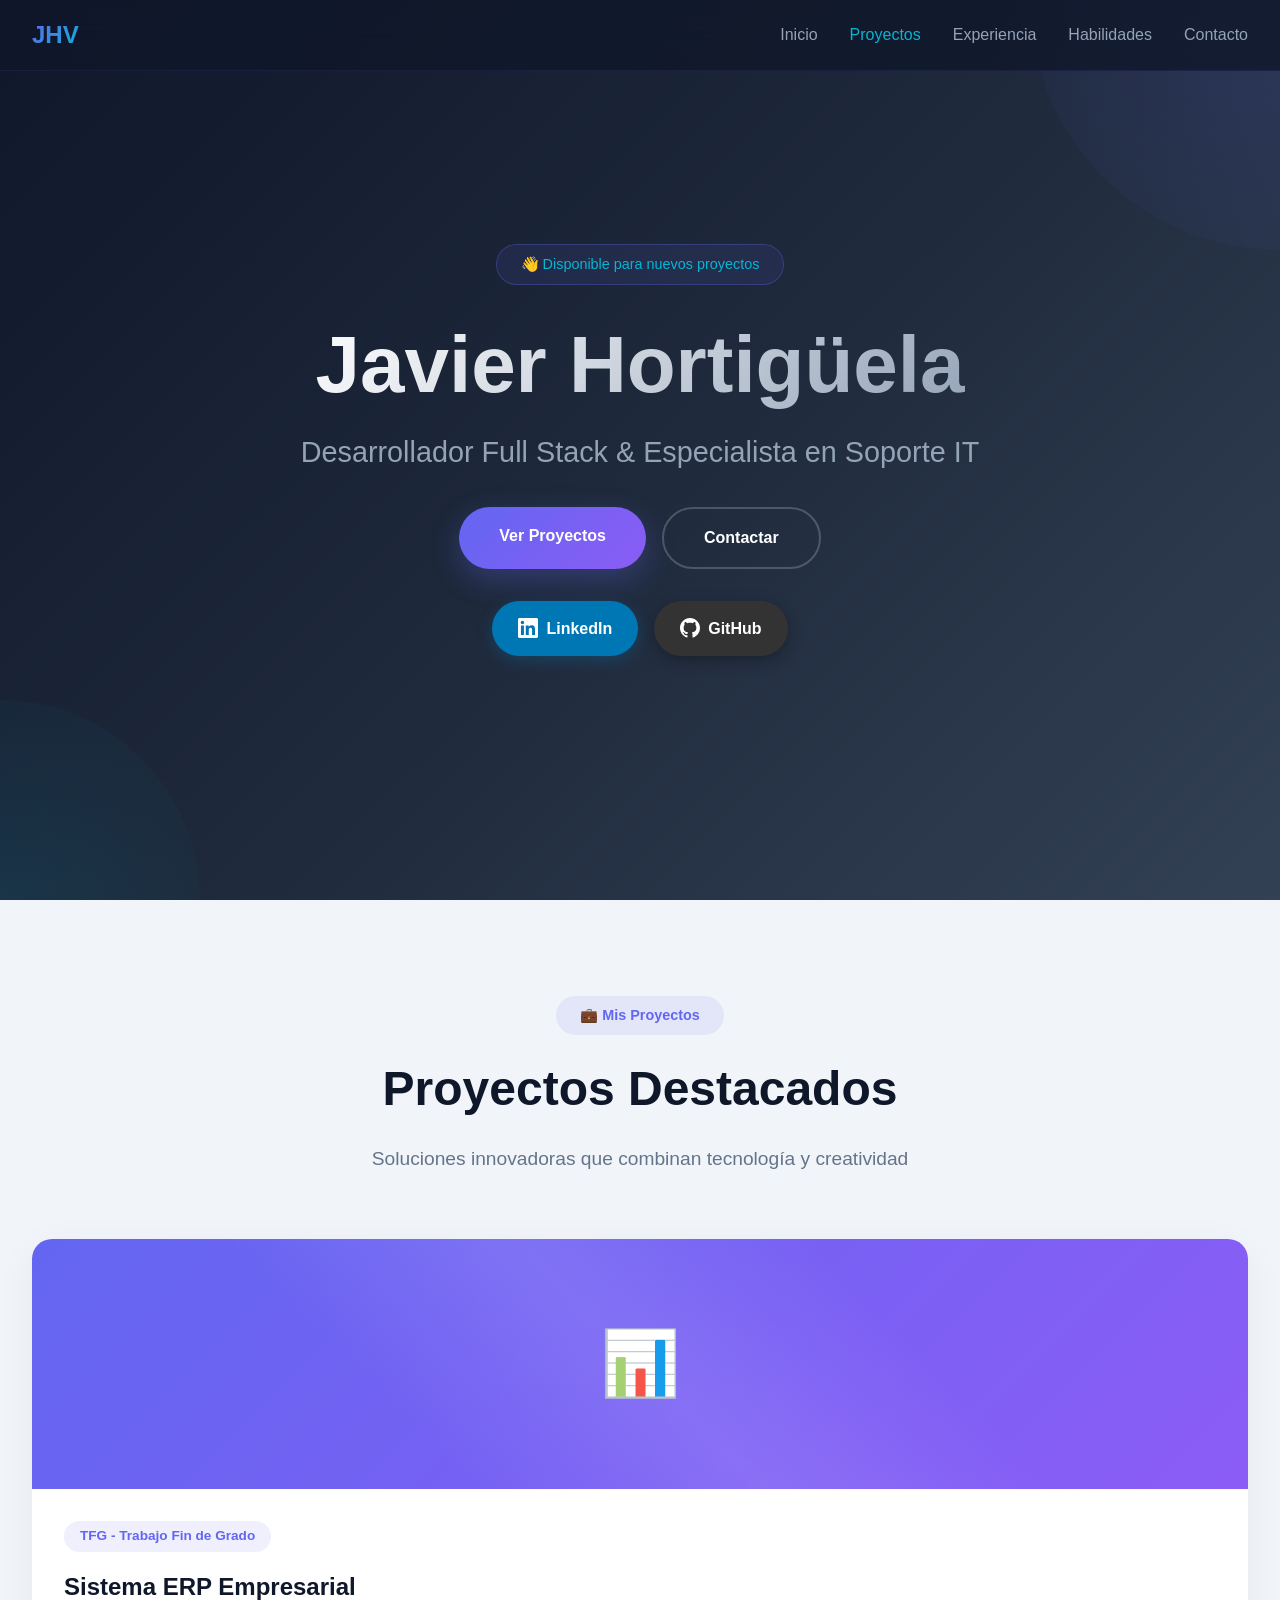
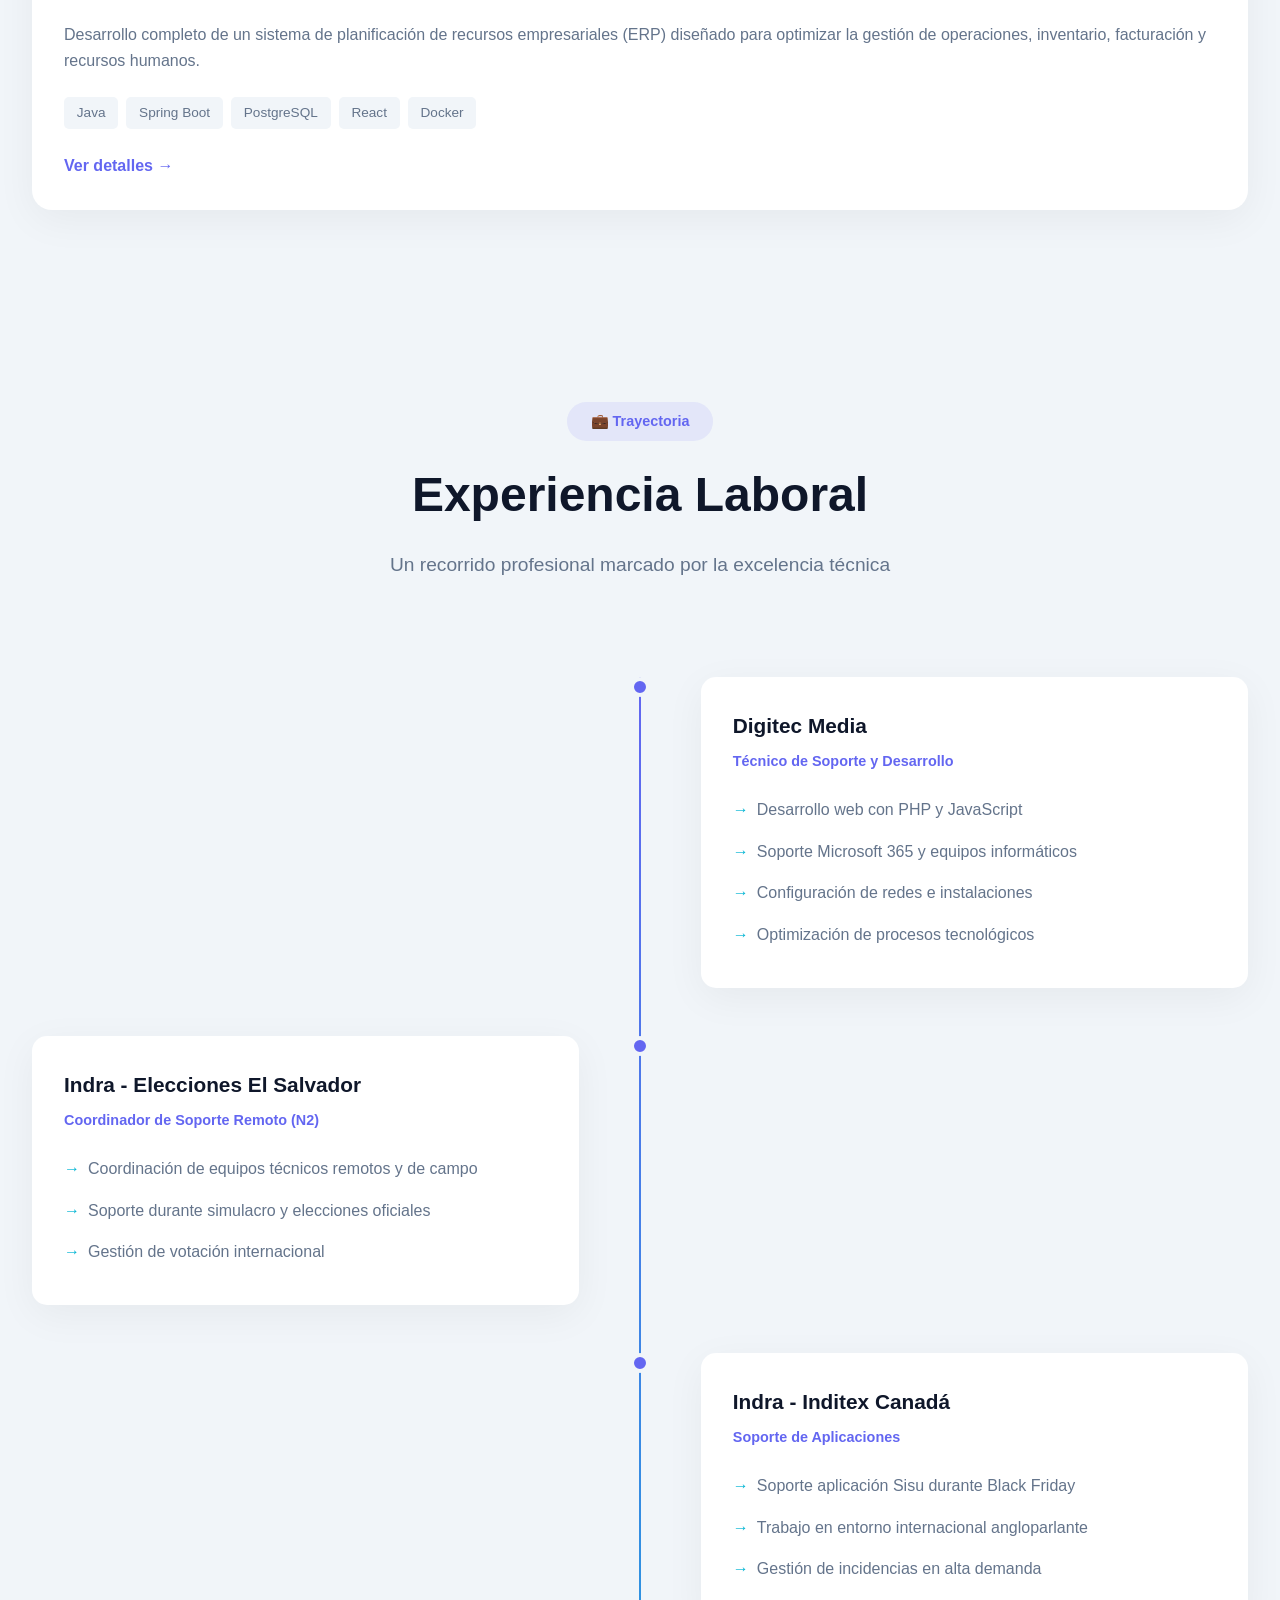
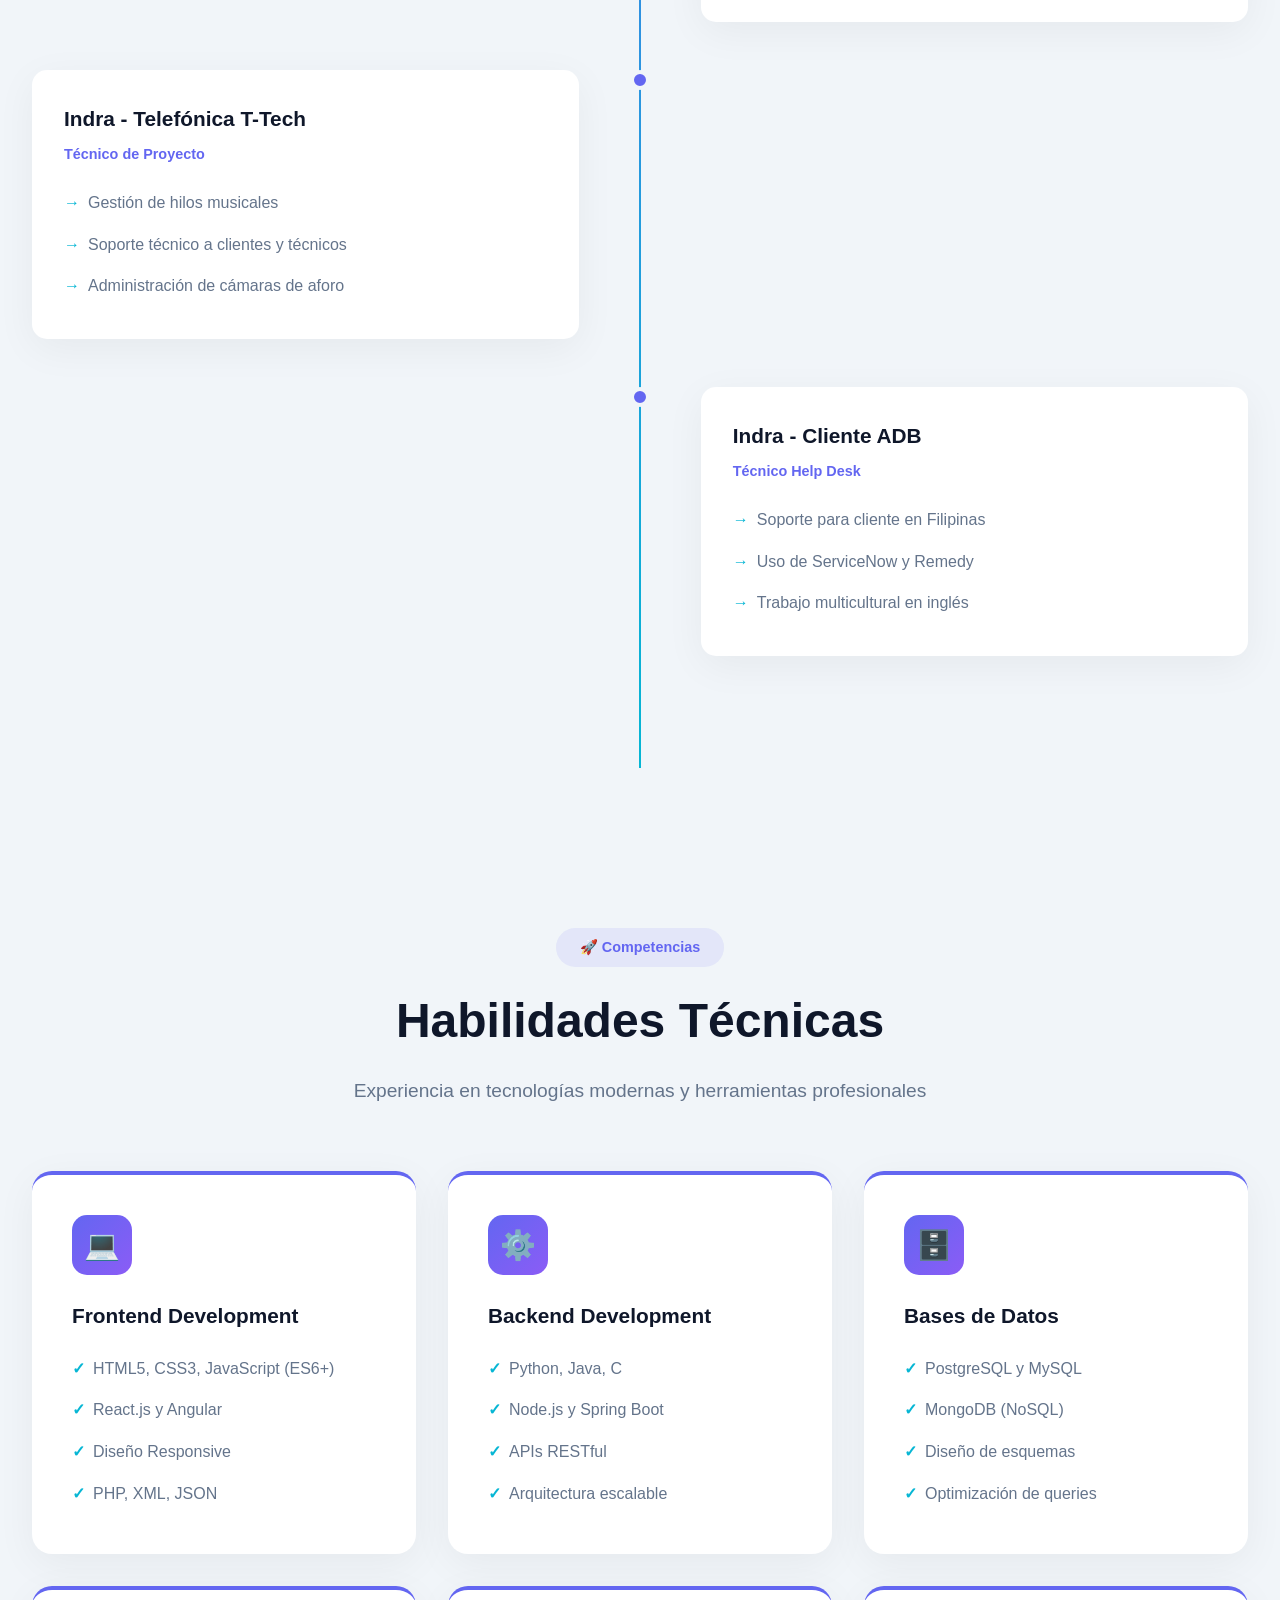
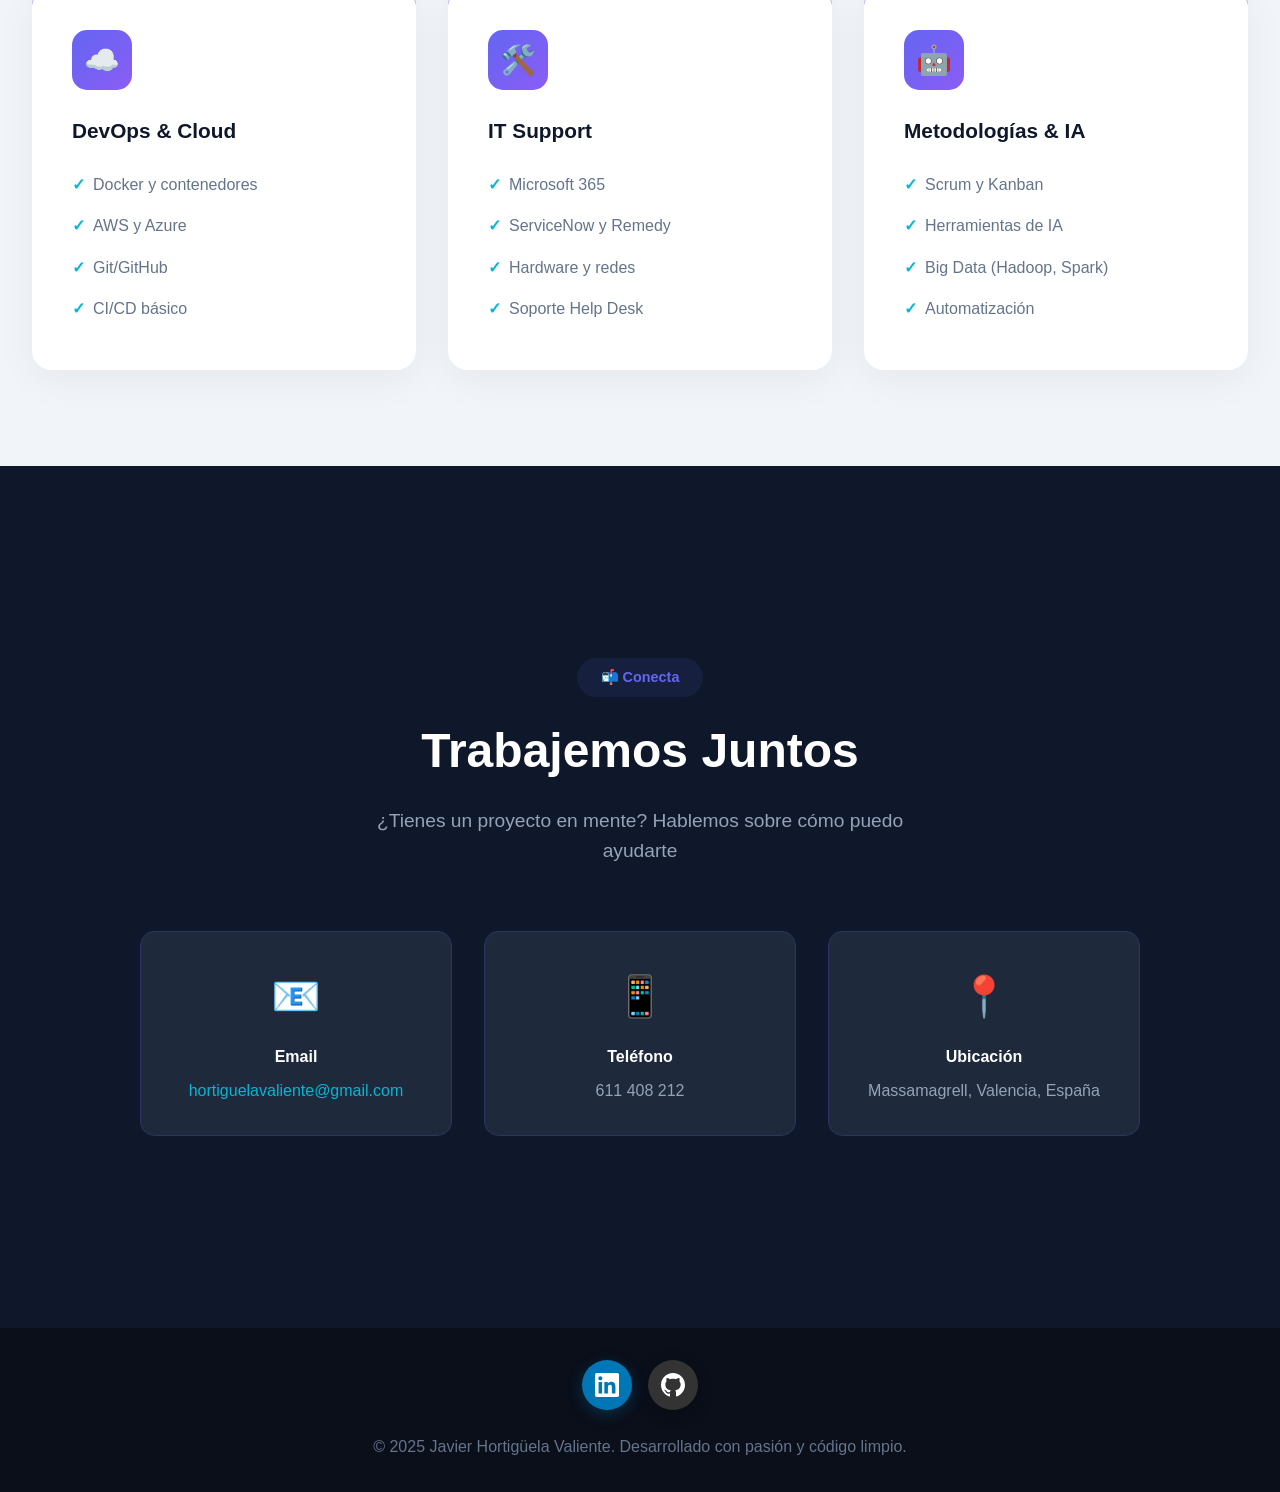
==== commit e4424fe5: "." ====
--- a/portfolio_index.html
+++ b/portfolio_index.html
@@ -203,32 +203,7 @@
                         <li>Optimización de queries</li>
                     </ul>
                 </div>
-                <section class="hero" id="inicio">
-                    <div class="hero-content">
-                        <div class="hero-tag">👋 Disponible para nuevos proyectos</div>
-                        <h1>Javier Hortigüela</h1>
-                        <h2>Desarrollador Full Stack & Especialista en Soporte IT</h2>
-                        <div class="hero-buttons">
-                            <a href="#proyectos" class="btn btn-primary">Ver Proyectos</a>
-                            <a href="#contacto" class="btn btn-secondary">Contactar</a>
-                        </div>
-                        <!-- Agregar redes sociales con SVG -->
-                        <div class="hero-social">
-                            <a href="https://linkedin.com/in/tu-perfil" target="_blank" class="social-btn linkedin" title="LinkedIn">
-                                <svg class="social-icon" viewBox="0 0 24 24" fill="currentColor">
-                                    <path d="M20.447 20.452h-3.554v-5.569c0-1.328-.027-3.037-1.852-3.037-1.853 0-2.136 1.445-2.136 2.939v5.667H9.351V9h3.414v1.561h.046c.477-.9 1.637-1.85 3.37-1.85 3.601 0 4.267 2.37 4.267 5.455v6.286zM5.337 7.433c-1.144 0-2.063-.926-2.063-2.065 0-1.138.92-2.063 2.063-2.063 1.14 0 2.064.925 2.064 2.063 0 1.139-.925 2.065-2.064 2.065zm1.782 13.019H3.555V9h3.564v11.452zM22.225 0H1.771C.792 0 0 .774 0 1.729v20.542C0 23.227.792 24 1.771 24h20.451C23.2 24 24 23.227 24 22.271V1.729C24 .774 23.2 0 22.222 0h.003z"/>
-                                </svg>
-                                <span>LinkedIn</span>
-                            </a>
-                            <a href="https://github.com/lightskinhorti" target="_blank" class="social-btn github" title="GitHub">
-                                <svg class="social-icon" viewBox="0 0 24 24" fill="currentColor">
-                                    <path d="M12 0c-6.626 0-12 5.373-12 12 0 5.302 3.438 9.8 8.207 11.387.599.111.793-.261.793-.577v-2.234c-3.338.726-4.033-1.416-4.033-1.416-.546-1.387-1.333-1.756-1.333-1.756-1.089-.745.083-.729.083-.729 1.205.084 1.839 1.237 1.839 1.237 1.07 1.834 2.807 1.304 3.492.997.107-.775.418-1.305.762-1.604-2.665-.305-5.467-1.334-5.467-5.931 0-1.311.469-2.381 1.236-3.221-.124-.303-.535-1.524.117-3.176 0 0 1.008-.322 3.301 1.23.957-.266 1.983-.399 3.003-.404 1.02.005 2.047.138 3.006.404 2.291-1.552 3.297-1.23 3.297-1.23.653 1.653.242 2.874.118 3.176.77.84 1.235 1.911 1.235 3.221 0 4.609-2.807 5.624-5.479 5.921.43.372.823 1.102.823 2.222v3.293c0 .319.192.694.801.576 4.765-1.589 8.199-6.086 8.199-11.386 0-6.627-5.373-12-12-12z"/>
-                                </svg>
-                                <span>GitHub</span>
-                            </a>
-                        </div>
-                    </div>
-                </section>
+                
                 <div class="skill-card">
                     <div class="skill-icon">☁️</div>
                     <h4>DevOps & Cloud</h4>
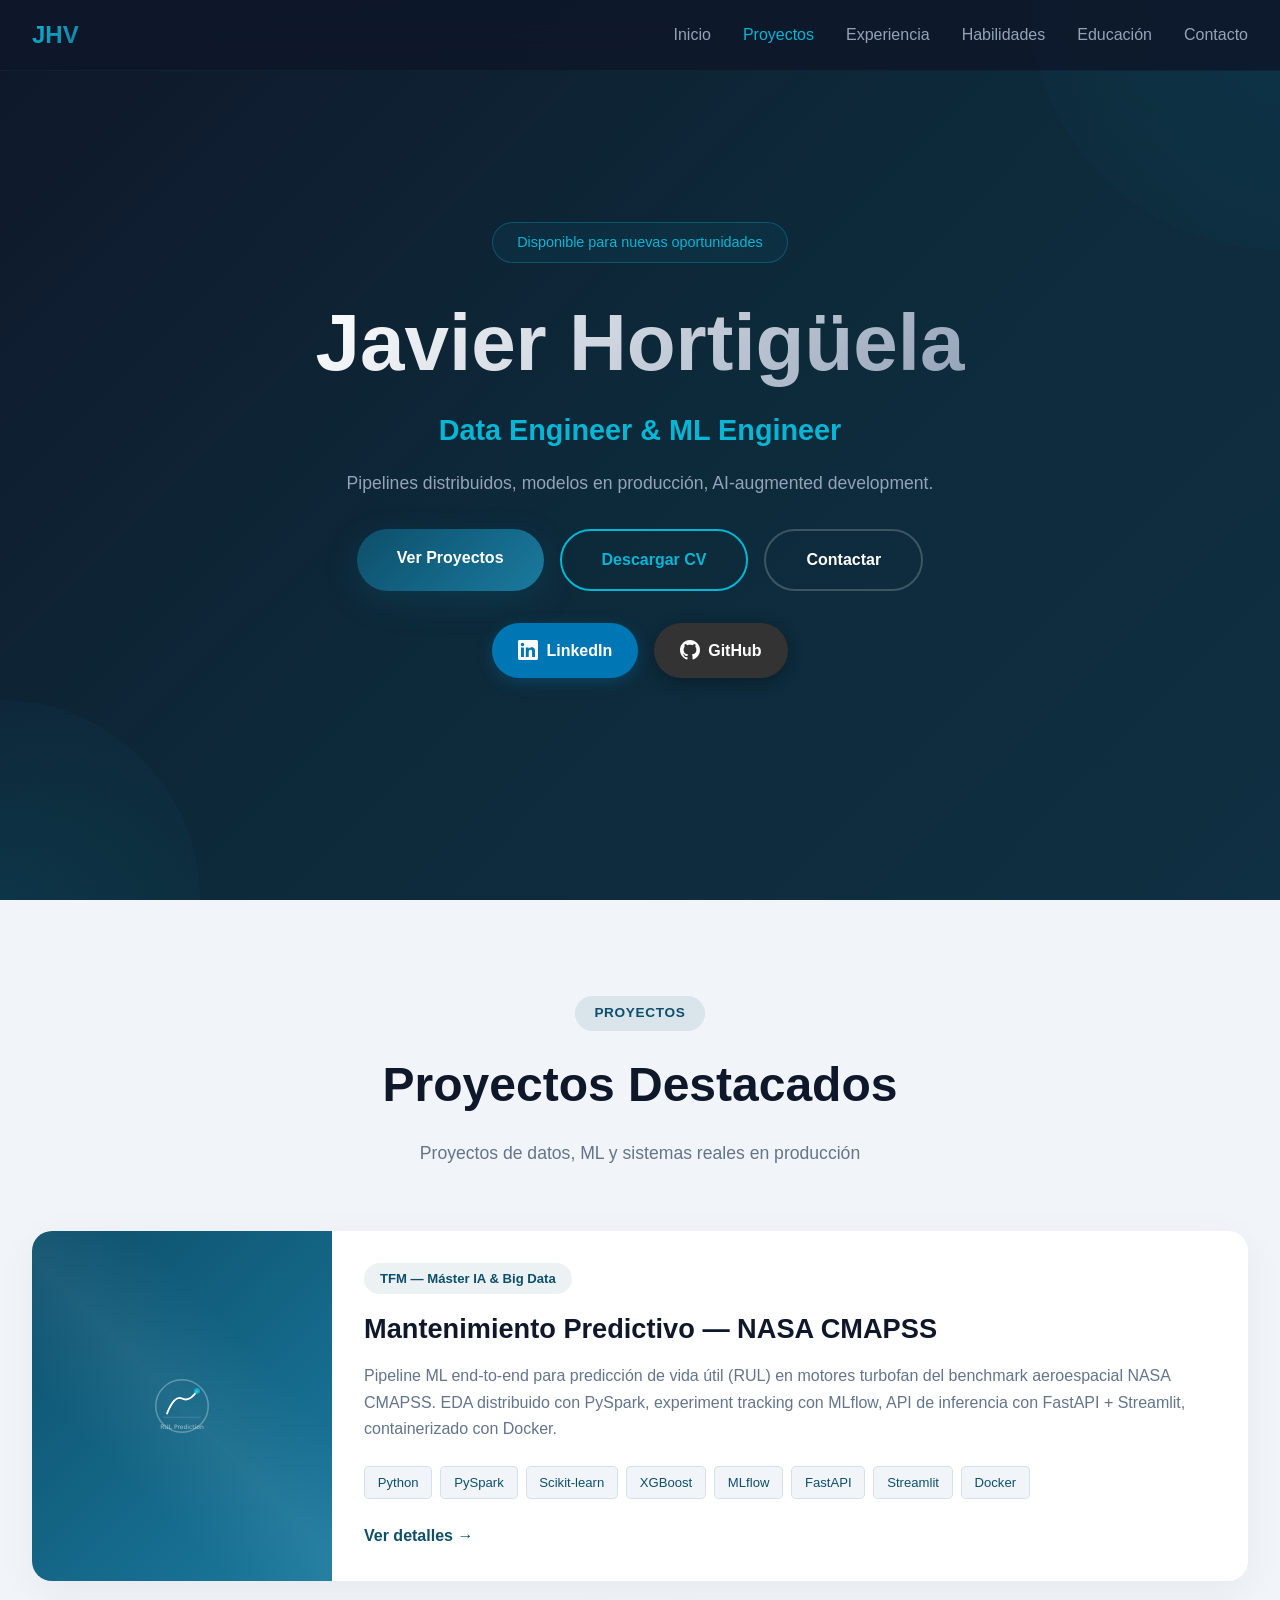
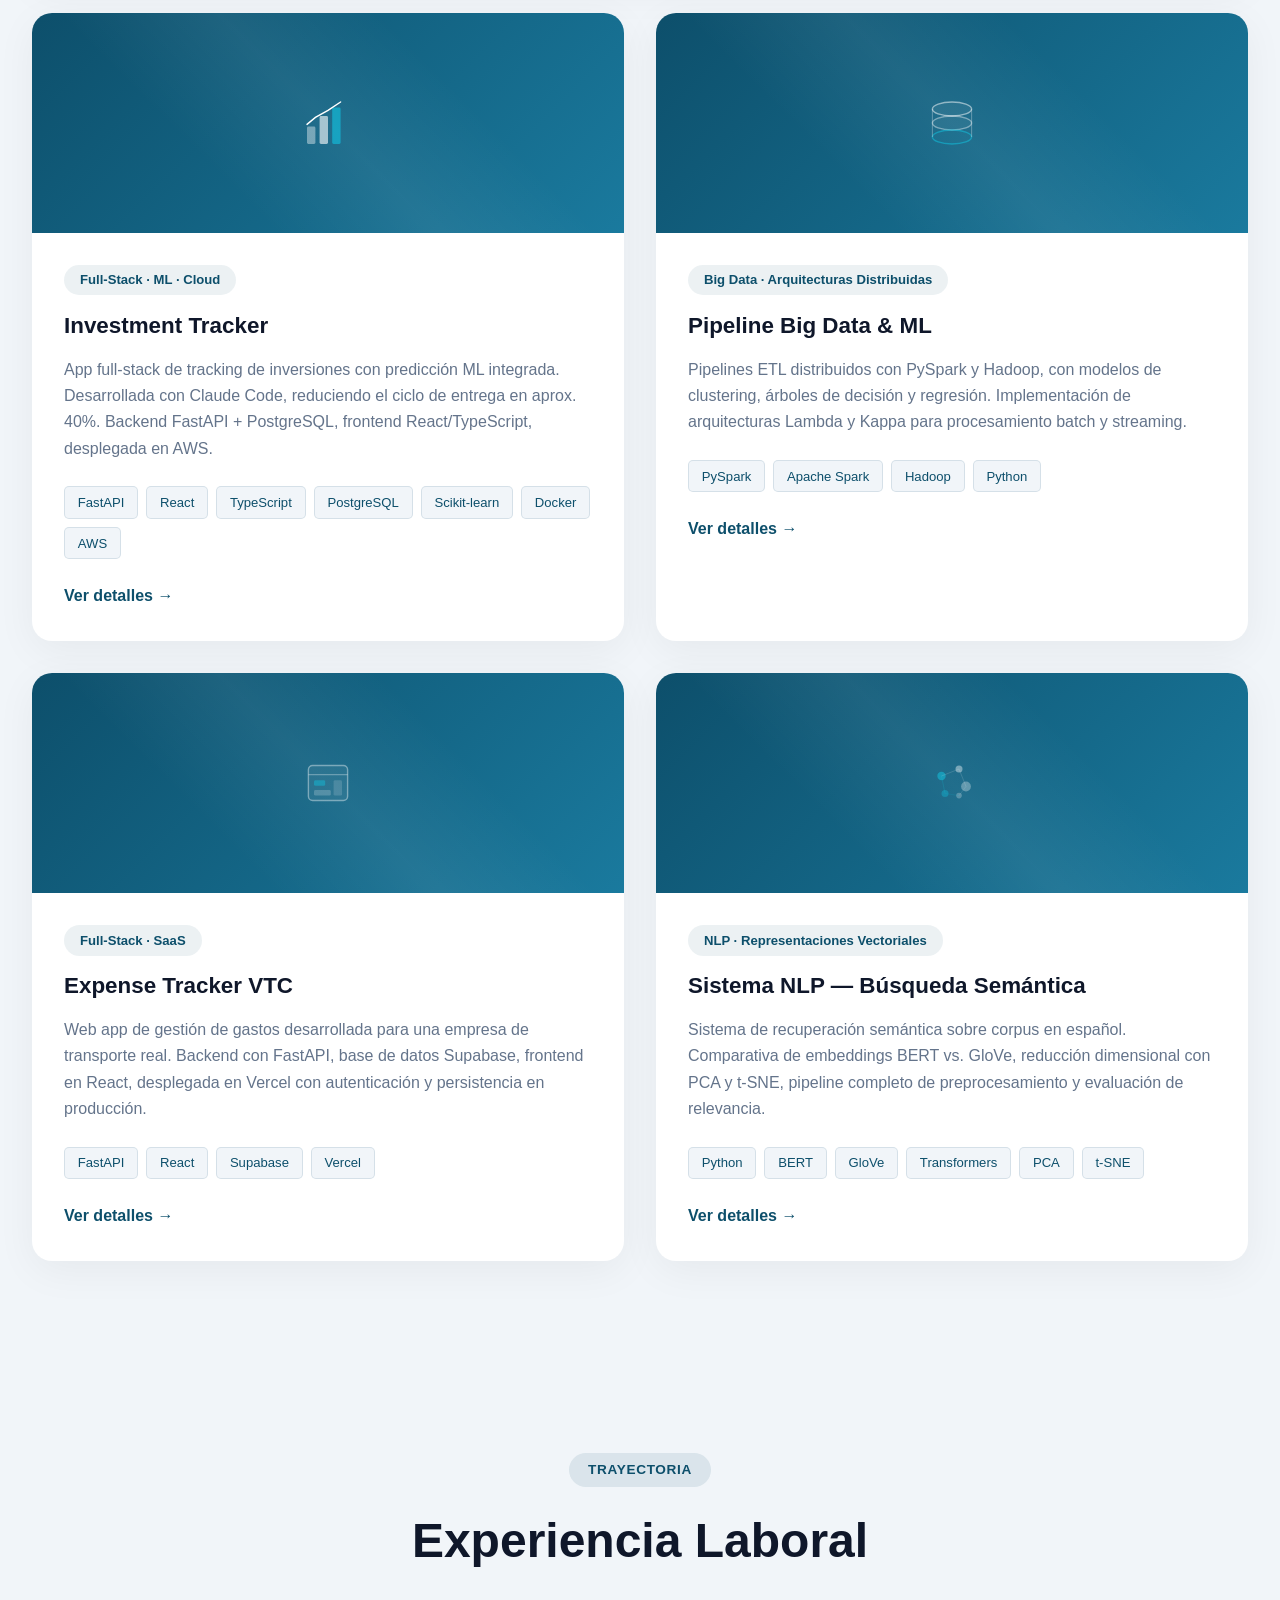
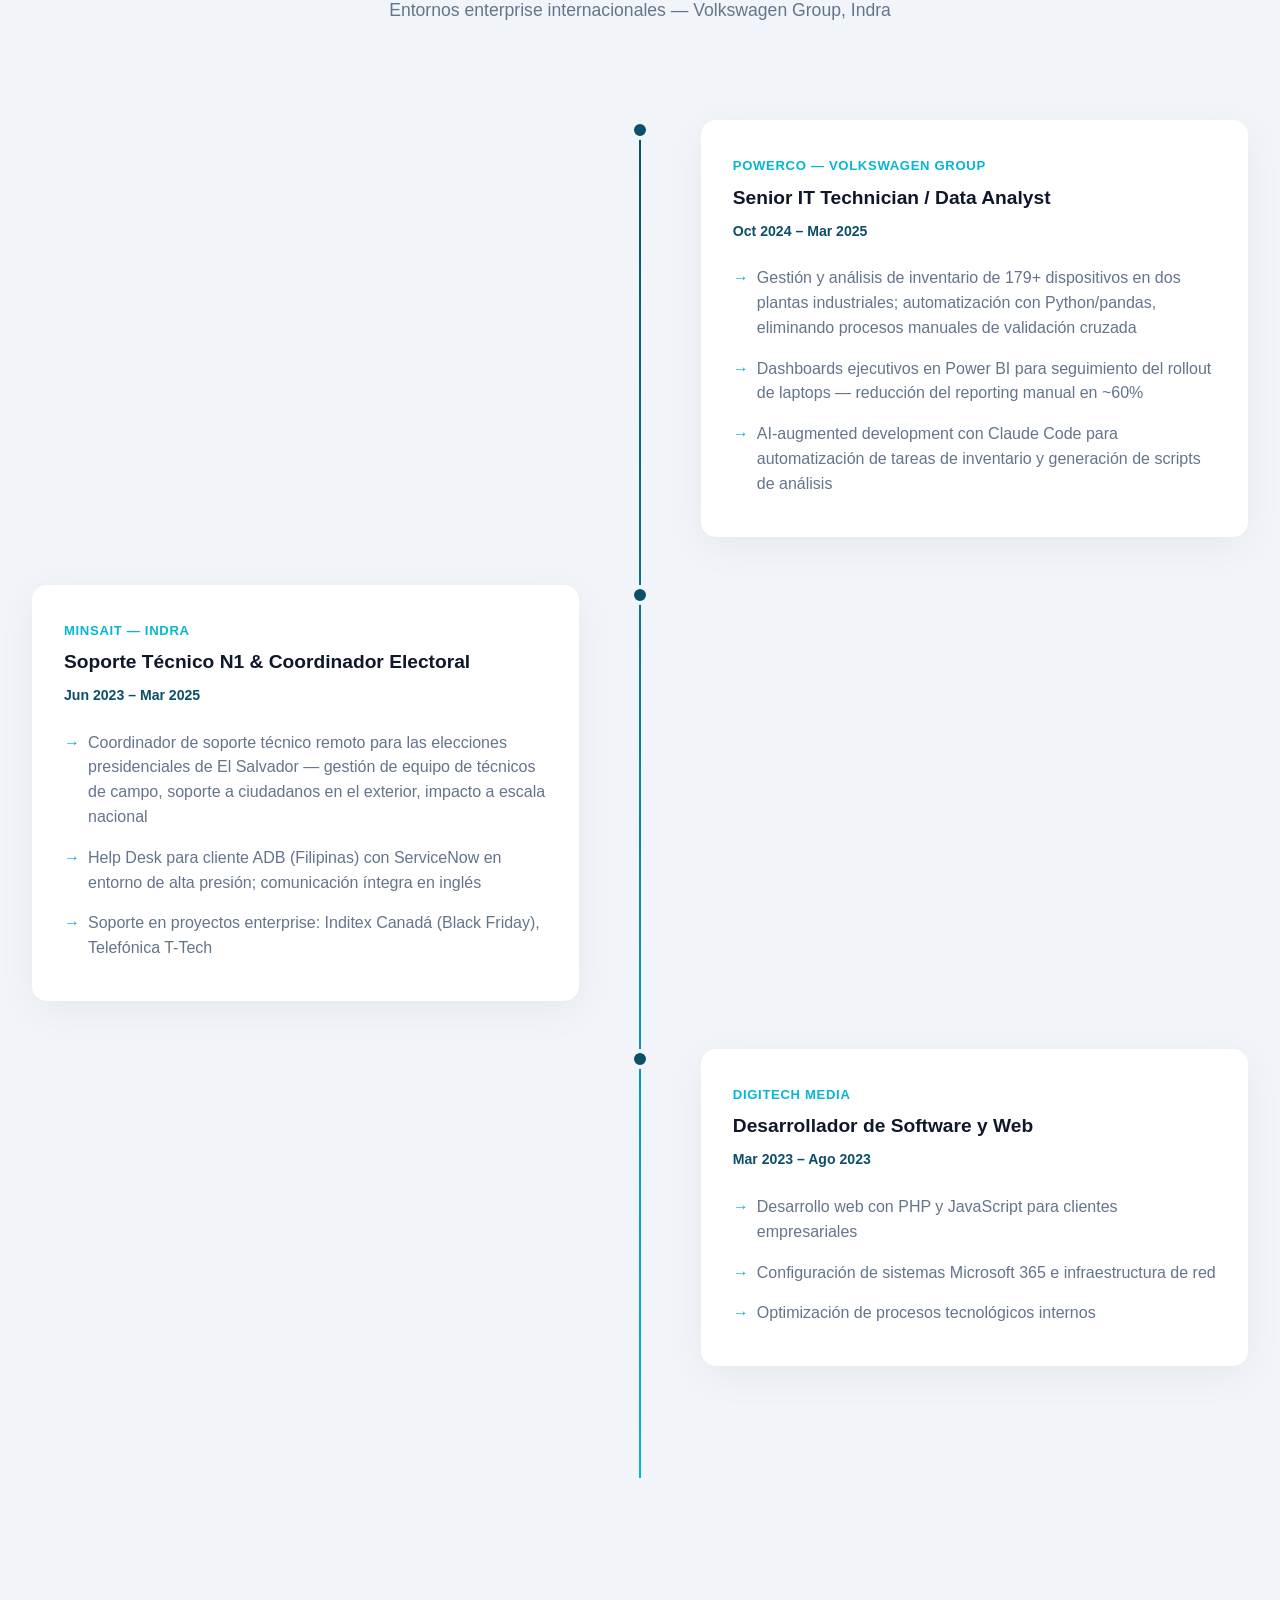
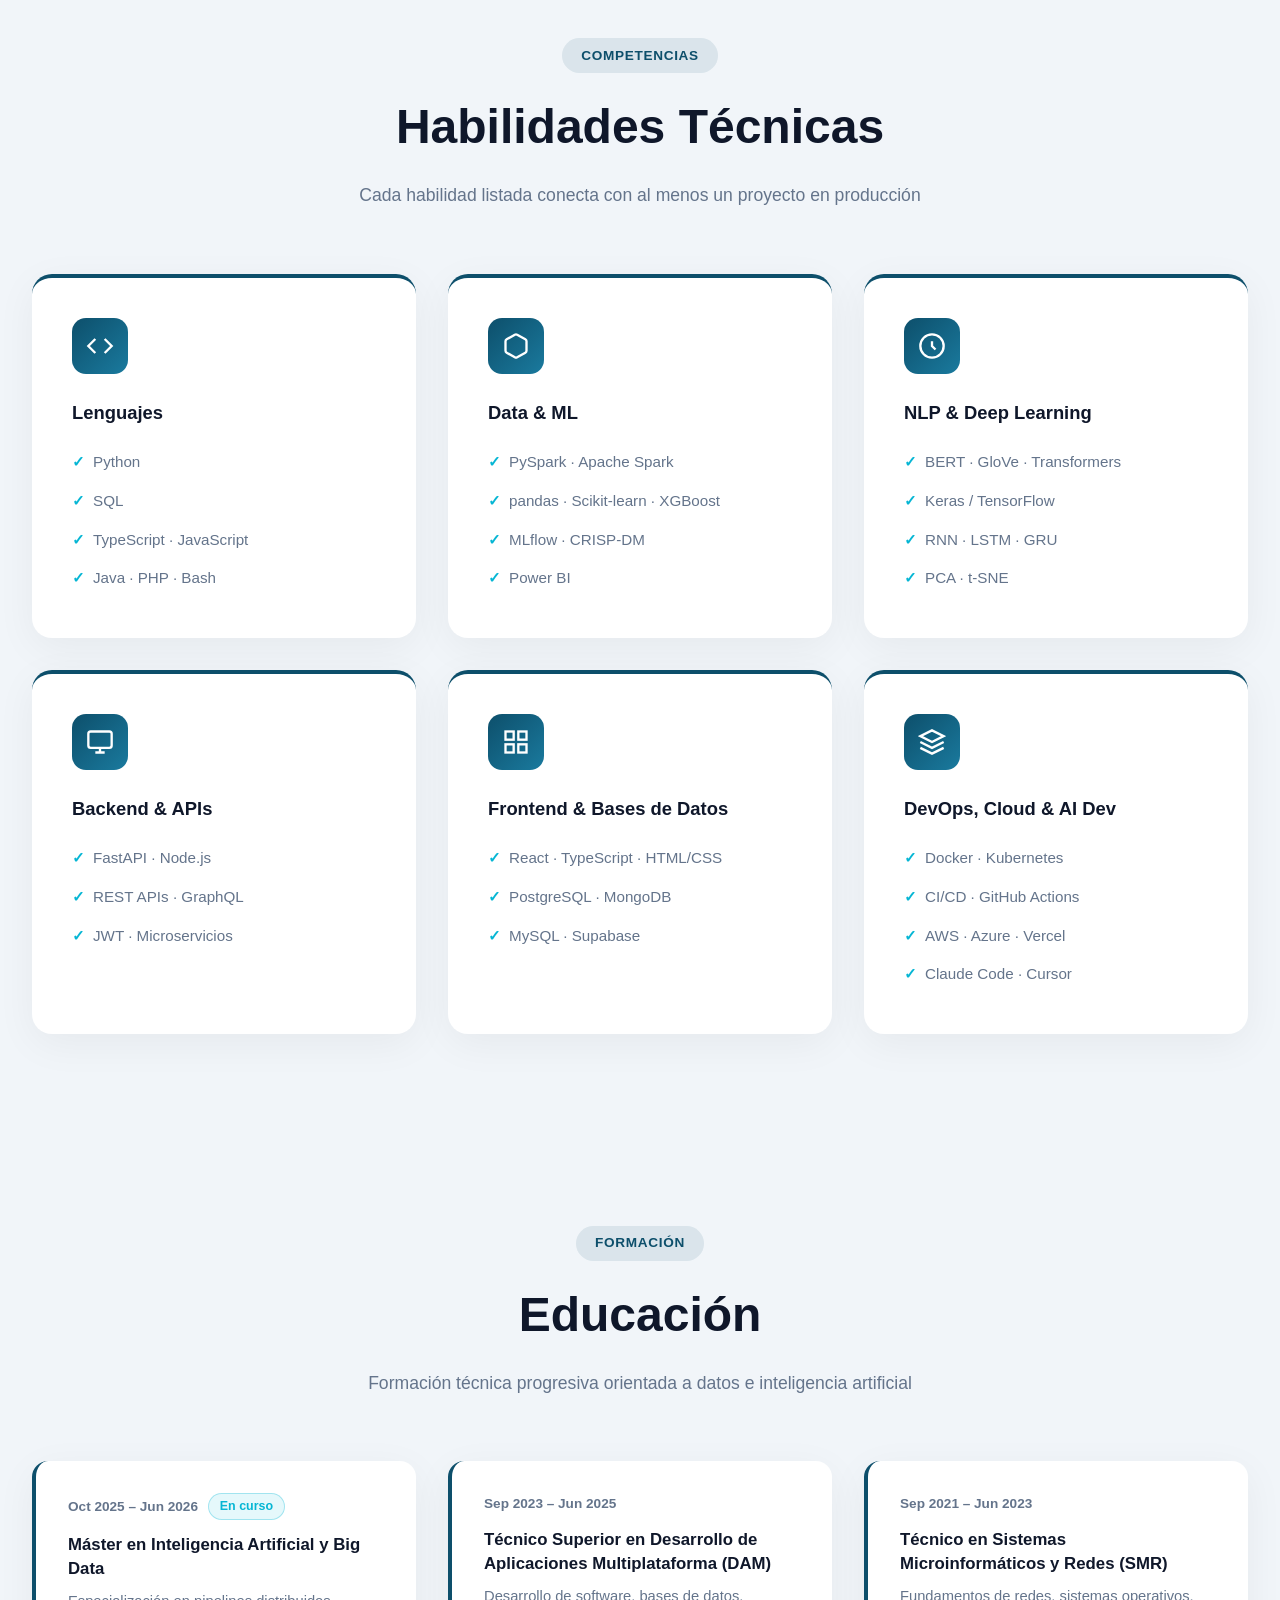
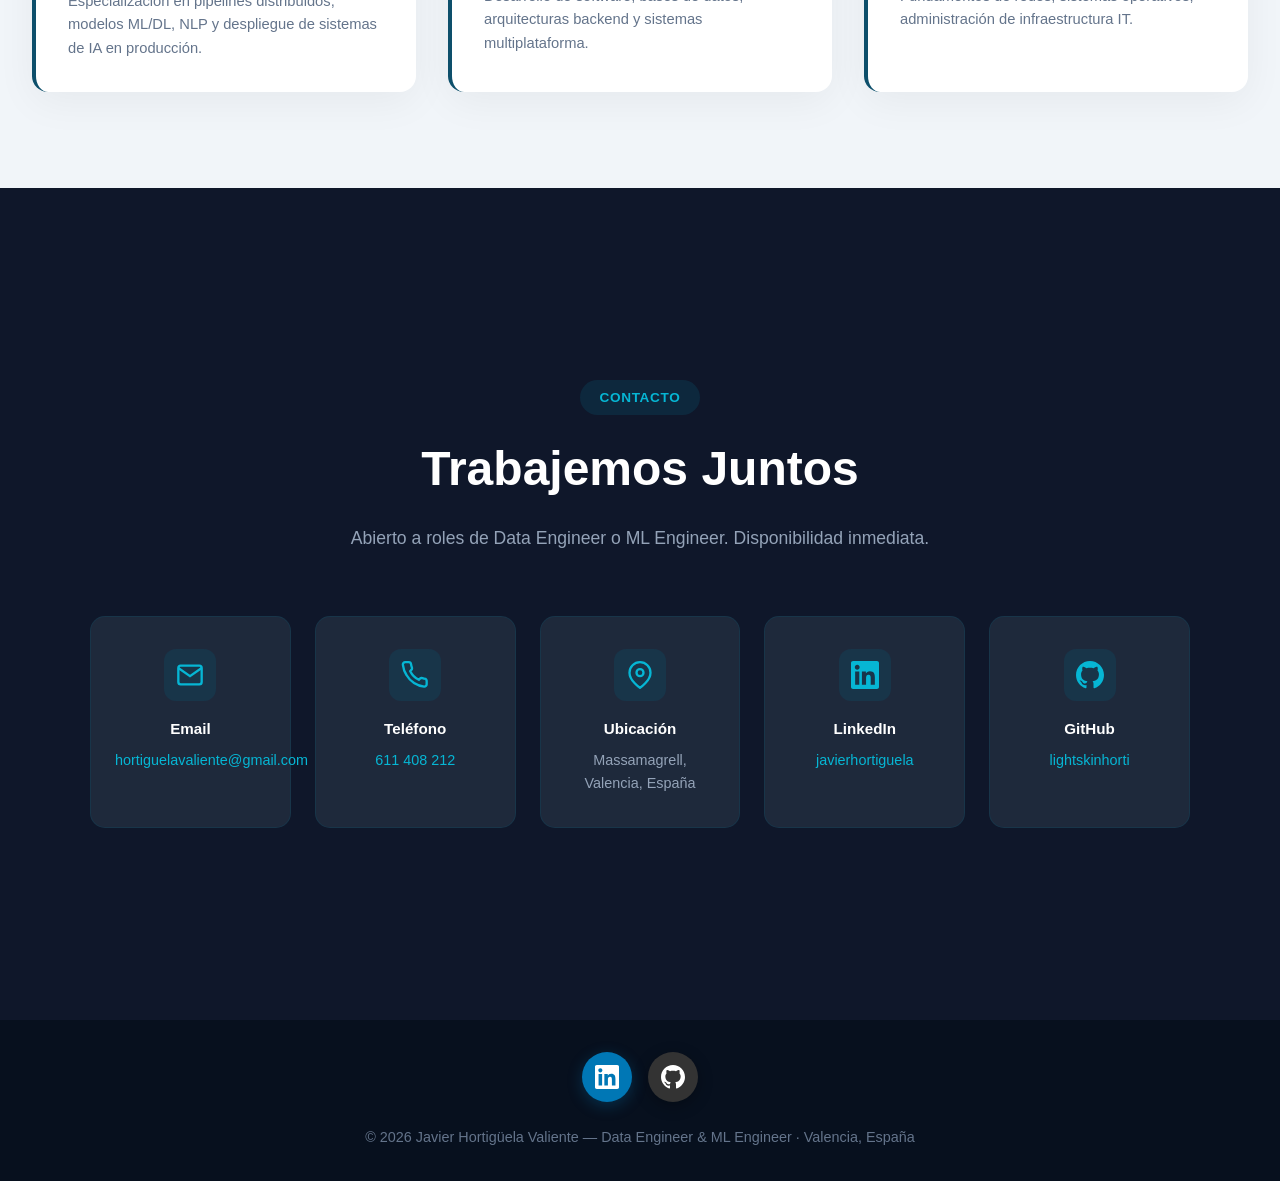
==== commit 3f220c04: "Transform portfolio from Full Stack/IT to Data Engineer & ML Engineer showcase - Rewrite hero: new t" ====
--- a/portfolio_index.html
+++ b/portfolio_index.html
@@ -3,10 +3,17 @@
 <head>
     <meta charset="UTF-8">
     <meta name="viewport" content="width=device-width, initial-scale=1.0">
-    <meta name="description" content="Portfolio de Javier Hortigüela Valiente - Desarrollador Full Stack y Especialista en Soporte IT">
-    <meta name="keywords" content="desarrollador, full stack, PHP, JavaScript, React, portfolio">
+    <meta name="description" content="Javier Hortigüela — Data Engineer & ML Engineer especializado en pipelines distribuidos con PySpark, modelos ML en producción y APIs de inferencia. Valencia, España.">
+    <meta name="keywords" content="data engineer, ML engineer, PySpark, MLflow, FastAPI, Python, Big Data, machine learning, Valencia">
     <meta name="author" content="Javier Hortigüela Valiente">
-    <title>Javier Hortigüela Valiente - Portfolio</title>
+    <meta property="og:title" content="Javier Hortigüela — Data Engineer & ML Engineer">
+    <meta property="og:description" content="Pipelines distribuidos, modelos ML en producción, AI-augmented development. Valencia, España.">
+    <meta property="og:url" content="https://lightskinhorti.github.io/Portfolio/portfolio_index.html">
+    <!-- TODO: add og:image once hero screenshot is available (recommended 1200x630) -->
+    <meta property="og:type" content="website">
+    <title>Javier Hortigüela — Data Engineer & ML Engineer</title>
+    <!-- SVG favicon with JH initials -->
+    <link rel="icon" type="image/svg+xml" href="data:image/svg+xml,<svg xmlns='http://www.w3.org/2000/svg' viewBox='0 0 32 32'><rect width='32' height='32' rx='6' fill='%230D4F6B'/><text x='50%25' y='50%25' dominant-baseline='central' text-anchor='middle' font-family='system-ui,sans-serif' font-size='13' font-weight='700' fill='white'>JH</text></svg>">
     <link rel="stylesheet" href="portfolio_css.css">
 </head>
 <body>
@@ -18,23 +25,26 @@
                 <li><a href="#proyectos">Proyectos</a></li>
                 <li><a href="#experiencia">Experiencia</a></li>
                 <li><a href="#habilidades">Habilidades</a></li>
+                <li><a href="#educacion">Educación</a></li>
                 <li><a href="#contacto">Contacto</a></li>
             </ul>
+            <button class="nav-toggle" aria-label="Abrir menú">&#9776;</button>
         </div>
     </nav>
 
     <section class="hero" id="inicio">
         <div class="hero-content">
-            <div class="hero-tag">👋 Disponible para nuevos proyectos</div>
+            <div class="hero-tag">Disponible para nuevas oportunidades</div>
             <h1>Javier Hortigüela</h1>
-            <h2>Desarrollador Full Stack & Especialista en Soporte IT</h2>
+            <h2>Data Engineer &amp; ML Engineer</h2>
+            <p class="hero-tagline">Pipelines distribuidos, modelos en producción, AI-augmented development.</p>
             <div class="hero-buttons">
                 <a href="#proyectos" class="btn btn-primary">Ver Proyectos</a>
+                <a href="CV_Javier_Hortiguela_2026.pdf" class="btn btn-cv" download>Descargar CV</a>
                 <a href="#contacto" class="btn btn-secondary">Contactar</a>
             </div>
-            <!-- Agregar redes sociales con SVG -->
             <div class="hero-social">
-                <a href="https://www.linkedin.com/in/javier-hortig%C3%BCela-valiente-12a539277" target="_blank" class="social-btn linkedin" title="LinkedIn">
+                <a href="https://es.linkedin.com/in/javierhortiguela" target="_blank" class="social-btn linkedin" title="LinkedIn">
                     <svg class="social-icon" viewBox="0 0 24 24" fill="currentColor">
                         <path d="M20.447 20.452h-3.554v-5.569c0-1.328-.027-3.037-1.852-3.037-1.853 0-2.136 1.445-2.136 2.939v5.667H9.351V9h3.414v1.561h.046c.477-.9 1.637-1.85 3.37-1.85 3.601 0 4.267 2.37 4.267 5.455v6.286zM5.337 7.433c-1.144 0-2.063-.926-2.063-2.065 0-1.138.92-2.063 2.063-2.063 1.14 0 2.064.925 2.064 2.063 0 1.139-.925 2.065-2.064 2.065zm1.782 13.019H3.555V9h3.564v11.452zM22.225 0H1.771C.792 0 0 .774 0 1.729v20.542C0 23.227.792 24 1.771 24h20.451C23.2 24 24 23.227 24 22.271V1.729C24 .774 23.2 0 22.222 0h.003z"/>
                     </svg>
@@ -51,61 +61,191 @@
     </section>
 
     <div class="main-content">
+
+        <!-- PROJECTS -->
         <section class="container" id="proyectos">
             <div class="section-header">
-                <div class="section-tag">💼 Mis Proyectos</div>
+                <div class="section-tag">Proyectos</div>
                 <h2 class="section-title">Proyectos Destacados</h2>
-                <p class="section-subtitle">Soluciones innovadoras que combinan tecnología y creatividad</p>
+                <p class="section-subtitle">Proyectos de datos, ML y sistemas reales en producción</p>
             </div>
             <div class="projects-grid">
-                <div class="project-card" data-project="erp">
-                    <div class="project-image">📊</div>
+
+                <!-- Featured project: TFM -->
+                <div class="project-card featured" data-project="tfm">
+                    <div class="project-image">
+                        <svg viewBox="0 0 80 80" fill="none" xmlns="http://www.w3.org/2000/svg" width="60" height="60">
+                            <circle cx="40" cy="40" r="35" stroke="rgba(255,255,255,0.3)" stroke-width="2"/>
+                            <path d="M20 50 Q30 25 40 30 Q50 35 60 20" stroke="white" stroke-width="2.5" fill="none" stroke-linecap="round"/>
+                            <circle cx="60" cy="20" r="4" fill="rgba(6,182,212,0.8)"/>
+                            <path d="M15 55 L65 55" stroke="rgba(255,255,255,0.2)" stroke-width="1"/>
+                            <text x="40" y="70" text-anchor="middle" fill="rgba(255,255,255,0.6)" font-size="8" font-family="system-ui">RUL Prediction</text>
+                        </svg>
+                    </div>
                     <div class="project-content">
-                        <span class="project-tag">TFG - Trabajo Fin de Grado</span>
-                        <h3>Sistema ERP Empresarial</h3>
-                        <p>Desarrollo completo de un sistema de planificación de recursos empresariales (ERP) diseñado para optimizar la gestión de operaciones, inventario, facturación y recursos humanos.</p>
+                        <span class="project-tag">TFM — Máster IA &amp; Big Data</span>
+                        <h3>Mantenimiento Predictivo — NASA CMAPSS</h3>
+                        <p>Pipeline ML end-to-end para predicción de vida útil (RUL) en motores turbofan del benchmark aeroespacial NASA CMAPSS. EDA distribuido con PySpark, experiment tracking con MLflow, API de inferencia con FastAPI + Streamlit, containerizado con Docker.</p>
                         <div class="project-tech">
-                            <span class="tech-badge">Java</span>
-                            <span class="tech-badge">Spring Boot</span>
-                            <span class="tech-badge">PostgreSQL</span>
-                            <span class="tech-badge">React</span>
+                            <span class="tech-badge">Python</span>
+                            <span class="tech-badge">PySpark</span>
+                            <span class="tech-badge">Scikit-learn</span>
+                            <span class="tech-badge">XGBoost</span>
+                            <span class="tech-badge">MLflow</span>
+                            <span class="tech-badge">FastAPI</span>
+                            <span class="tech-badge">Streamlit</span>
                             <span class="tech-badge">Docker</span>
                         </div>
-                        <a href="#erp-details" class="project-link view-details">Ver detalles →</a>
-                    </div>
-                </div>
-        
-                <!-- Agregar mas proyectos  -->
+                        <!-- TODO: add real repo URL -->
+                        <a href="#" class="project-link view-details">Ver detalles &#8594;</a>
+                    </div>
+                </div>
+
+                <!-- Investment Tracker -->
+                <div class="project-card" data-project="investment">
+                    <div class="project-image">
+                        <svg viewBox="0 0 80 80" fill="none" xmlns="http://www.w3.org/2000/svg" width="56" height="56">
+                            <rect x="10" y="45" width="12" height="25" rx="2" fill="rgba(255,255,255,0.4)"/>
+                            <rect x="28" y="30" width="12" height="40" rx="2" fill="rgba(255,255,255,0.6)"/>
+                            <rect x="46" y="18" width="12" height="52" rx="2" fill="rgba(6,182,212,0.7)"/>
+                            <path d="M10 42 L22 32 L40 22 L58 10" stroke="white" stroke-width="2" stroke-linecap="round"/>
+                        </svg>
+                    </div>
+                    <div class="project-content">
+                        <span class="project-tag">Full-Stack · ML · Cloud</span>
+                        <h3>Investment Tracker</h3>
+                        <p>App full-stack de tracking de inversiones con predicción ML integrada. Desarrollada con Claude Code, reduciendo el ciclo de entrega en aprox. 40%. Backend FastAPI + PostgreSQL, frontend React/TypeScript, desplegada en AWS.</p>
+                        <div class="project-tech">
+                            <span class="tech-badge">FastAPI</span>
+                            <span class="tech-badge">React</span>
+                            <span class="tech-badge">TypeScript</span>
+                            <span class="tech-badge">PostgreSQL</span>
+                            <span class="tech-badge">Scikit-learn</span>
+                            <span class="tech-badge">Docker</span>
+                            <span class="tech-badge">AWS</span>
+                        </div>
+                        <!-- TODO: add real repo URL -->
+                        <a href="#" class="project-link view-details">Ver detalles &#8594;</a>
+                    </div>
+                </div>
+
+                <!-- Pipeline Big Data & ML -->
+                <div class="project-card" data-project="bigdata">
+                    <div class="project-image">
+                        <svg viewBox="0 0 80 80" fill="none" xmlns="http://www.w3.org/2000/svg" width="56" height="56">
+                            <ellipse cx="40" cy="20" rx="28" ry="10" stroke="rgba(255,255,255,0.5)" stroke-width="2" fill="rgba(255,255,255,0.05)"/>
+                            <ellipse cx="40" cy="40" rx="28" ry="10" stroke="rgba(255,255,255,0.4)" stroke-width="2" fill="rgba(255,255,255,0.05)"/>
+                            <ellipse cx="40" cy="60" rx="28" ry="10" stroke="rgba(6,182,212,0.6)" stroke-width="2" fill="rgba(6,182,212,0.05)"/>
+                            <line x1="12" y1="20" x2="12" y2="60" stroke="rgba(255,255,255,0.3)" stroke-width="1.5"/>
+                            <line x1="68" y1="20" x2="68" y2="60" stroke="rgba(255,255,255,0.3)" stroke-width="1.5"/>
+                        </svg>
+                    </div>
+                    <div class="project-content">
+                        <span class="project-tag">Big Data · Arquitecturas Distribuidas</span>
+                        <h3>Pipeline Big Data &amp; ML</h3>
+                        <p>Pipelines ETL distribuidos con PySpark y Hadoop, con modelos de clustering, árboles de decisión y regresión. Implementación de arquitecturas Lambda y Kappa para procesamiento batch y streaming.</p>
+                        <div class="project-tech">
+                            <span class="tech-badge">PySpark</span>
+                            <span class="tech-badge">Apache Spark</span>
+                            <span class="tech-badge">Hadoop</span>
+                            <span class="tech-badge">Python</span>
+                        </div>
+                        <!-- TODO: add real repo URL -->
+                        <a href="#" class="project-link view-details">Ver detalles &#8594;</a>
+                    </div>
+                </div>
+
+                <!-- Expense Tracker -->
+                <div class="project-card" data-project="expense">
+                    <div class="project-image">
+                        <svg viewBox="0 0 80 80" fill="none" xmlns="http://www.w3.org/2000/svg" width="56" height="56">
+                            <rect x="12" y="15" width="56" height="50" rx="6" stroke="rgba(255,255,255,0.4)" stroke-width="2" fill="rgba(255,255,255,0.05)"/>
+                            <line x1="12" y1="28" x2="68" y2="28" stroke="rgba(255,255,255,0.3)" stroke-width="1.5"/>
+                            <rect x="20" y="36" width="16" height="8" rx="2" fill="rgba(6,182,212,0.5)"/>
+                            <rect x="20" y="50" width="24" height="8" rx="2" fill="rgba(255,255,255,0.2)"/>
+                            <rect x="48" y="36" width="12" height="22" rx="2" fill="rgba(255,255,255,0.15)"/>
+                        </svg>
+                    </div>
+                    <div class="project-content">
+                        <span class="project-tag">Full-Stack · SaaS</span>
+                        <h3>Expense Tracker VTC</h3>
+                        <p>Web app de gestión de gastos desarrollada para una empresa de transporte real. Backend con FastAPI, base de datos Supabase, frontend en React, desplegada en Vercel con autenticación y persistencia en producción.</p>
+                        <div class="project-tech">
+                            <span class="tech-badge">FastAPI</span>
+                            <span class="tech-badge">React</span>
+                            <span class="tech-badge">Supabase</span>
+                            <span class="tech-badge">Vercel</span>
+                        </div>
+                        <!-- TODO: add real repo URL -->
+                        <a href="#" class="project-link view-details">Ver detalles &#8594;</a>
+                    </div>
+                </div>
+
+                <!-- NLP -->
+                <div class="project-card" data-project="nlp">
+                    <div class="project-image">
+                        <svg viewBox="0 0 80 80" fill="none" xmlns="http://www.w3.org/2000/svg" width="56" height="56">
+                            <circle cx="25" cy="30" r="6" fill="rgba(6,182,212,0.6)"/>
+                            <circle cx="50" cy="20" r="5" fill="rgba(255,255,255,0.4)"/>
+                            <circle cx="60" cy="45" r="7" fill="rgba(255,255,255,0.3)"/>
+                            <circle cx="30" cy="55" r="5" fill="rgba(6,182,212,0.4)"/>
+                            <circle cx="50" cy="58" r="4" fill="rgba(255,255,255,0.25)"/>
+                            <line x1="25" y1="30" x2="50" y2="20" stroke="rgba(255,255,255,0.2)" stroke-width="1"/>
+                            <line x1="50" y1="20" x2="60" y2="45" stroke="rgba(255,255,255,0.2)" stroke-width="1"/>
+                            <line x1="25" y1="30" x2="30" y2="55" stroke="rgba(6,182,212,0.3)" stroke-width="1"/>
+                            <line x1="60" y1="45" x2="50" y2="58" stroke="rgba(255,255,255,0.15)" stroke-width="1"/>
+                            <line x1="30" y1="55" x2="50" y2="58" stroke="rgba(6,182,212,0.2)" stroke-width="1"/>
+                        </svg>
+                    </div>
+                    <div class="project-content">
+                        <span class="project-tag">NLP · Representaciones Vectoriales</span>
+                        <h3>Sistema NLP — Búsqueda Semántica</h3>
+                        <p>Sistema de recuperación semántica sobre corpus en español. Comparativa de embeddings BERT vs. GloVe, reducción dimensional con PCA y t-SNE, pipeline completo de preprocesamiento y evaluación de relevancia.</p>
+                        <div class="project-tech">
+                            <span class="tech-badge">Python</span>
+                            <span class="tech-badge">BERT</span>
+                            <span class="tech-badge">GloVe</span>
+                            <span class="tech-badge">Transformers</span>
+                            <span class="tech-badge">PCA</span>
+                            <span class="tech-badge">t-SNE</span>
+                        </div>
+                        <!-- TODO: add real repo URL -->
+                        <a href="#" class="project-link view-details">Ver detalles &#8594;</a>
+                    </div>
+                </div>
+
             </div>
         </section>
-        
-        <!-- Modal para detalles del proyecto -->
+
+        <!-- Modal for project details -->
         <div id="project-modal" class="modal">
             <div class="modal-content">
                 <span class="close-modal">&times;</span>
                 <div id="modal-body">
-                    <!-- El contenido se cargará dinámicamente -->
+                    <!-- Loaded dynamically by JS -->
                 </div>
             </div>
         </div>
 
+        <!-- EXPERIENCE -->
         <section class="container" id="experiencia">
             <div class="section-header">
-                <div class="section-tag">💼 Trayectoria</div>
+                <div class="section-tag">Trayectoria</div>
                 <h2 class="section-title">Experiencia Laboral</h2>
-                <p class="section-subtitle">Un recorrido profesional marcado por la excelencia técnica</p>
+                <p class="section-subtitle">Entornos enterprise internacionales — Volkswagen Group, Indra</p>
             </div>
             <div class="timeline">
+
                 <div class="timeline-item">
                     <div class="timeline-dot"></div>
                     <div class="timeline-content">
-                        <h3>Digitec Media</h3>
-                        <div class="timeline-date">Técnico de Soporte y Desarrollo</div>
+                        <span class="timeline-company">Powerco — Volkswagen Group</span>
+                        <h3>Senior IT Technician / Data Analyst</h3>
+                        <div class="timeline-date">Oct 2024 – Mar 2025</div>
                         <ul>
-                            <li>Desarrollo web con PHP y JavaScript</li>
-                            <li>Soporte Microsoft 365 y equipos informáticos</li>
-                            <li>Configuración de redes e instalaciones</li>
-                            <li>Optimización de procesos tecnológicos</li>
+                            <li>Gestión y análisis de inventario de 179+ dispositivos en dos plantas industriales; automatización con Python/pandas, eliminando procesos manuales de validación cruzada</li>
+                            <li>Dashboards ejecutivos en Power BI para seguimiento del rollout de laptops — reducción del reporting manual en ~60%</li>
+                            <li>AI-augmented development con Claude Code para automatización de tareas de inventario y generación de scripts de análisis</li>
                         </ul>
                     </div>
                 </div>
@@ -113,12 +253,13 @@
                 <div class="timeline-item">
                     <div class="timeline-dot"></div>
                     <div class="timeline-content">
-                        <h3>Indra - Elecciones El Salvador</h3>
-                        <div class="timeline-date">Coordinador de Soporte Remoto (N2)</div>
+                        <span class="timeline-company">Minsait — Indra</span>
+                        <h3>Soporte Técnico N1 &amp; Coordinador Electoral</h3>
+                        <div class="timeline-date">Jun 2023 – Mar 2025</div>
                         <ul>
-                            <li>Coordinación de equipos técnicos remotos y de campo</li>
-                            <li>Soporte durante simulacro y elecciones oficiales</li>
-                            <li>Gestión de votación internacional</li>
+                            <li>Coordinador de soporte técnico remoto para las elecciones presidenciales de El Salvador — gestión de equipo de técnicos de campo, soporte a ciudadanos en el exterior, impacto a escala nacional</li>
+                            <li>Help Desk para cliente ADB (Filipinas) con ServiceNow en entorno de alta presión; comunicación íntegra en inglés</li>
+                            <li>Soporte en proyectos enterprise: Inditex Canadá (Black Friday), Telefónica T-Tech</li>
                         </ul>
                     </div>
                 </div>
@@ -126,150 +267,194 @@
                 <div class="timeline-item">
                     <div class="timeline-dot"></div>
                     <div class="timeline-content">
-                        <h3>Indra - Inditex Canadá</h3>
-                        <div class="timeline-date">Soporte de Aplicaciones</div>
+                        <span class="timeline-company">Digitech Media</span>
+                        <h3>Desarrollador de Software y Web</h3>
+                        <div class="timeline-date">Mar 2023 – Ago 2023</div>
                         <ul>
-                            <li>Soporte aplicación Sisu durante Black Friday</li>
-                            <li>Trabajo en entorno internacional angloparlante</li>
-                            <li>Gestión de incidencias en alta demanda</li>
+                            <li>Desarrollo web con PHP y JavaScript para clientes empresariales</li>
+                            <li>Configuración de sistemas Microsoft 365 e infraestructura de red</li>
+                            <li>Optimización de procesos tecnológicos internos</li>
                         </ul>
                     </div>
                 </div>
 
-                <div class="timeline-item">
-                    <div class="timeline-dot"></div>
-                    <div class="timeline-content">
-                        <h3>Indra - Telefónica T-Tech</h3>
-                        <div class="timeline-date">Técnico de Proyecto</div>
-                        <ul>
-                            <li>Gestión de hilos musicales</li>
-                            <li>Soporte técnico a clientes y técnicos</li>
-                            <li>Administración de cámaras de aforo</li>
-                        </ul>
-                    </div>
-                </div>
-
-                <div class="timeline-item">
-                    <div class="timeline-dot"></div>
-                    <div class="timeline-content">
-                        <h3>Indra - Cliente ADB</h3>
-                        <div class="timeline-date">Técnico Help Desk</div>
-                        <ul>
-                            <li>Soporte para cliente en Filipinas</li>
-                            <li>Uso de ServiceNow y Remedy</li>
-                            <li>Trabajo multicultural en inglés</li>
-                        </ul>
-                    </div>
-                </div>
             </div>
         </section>
 
+        <!-- SKILLS -->
         <section class="container" id="habilidades">
             <div class="section-header">
-                <div class="section-tag">🚀 Competencias</div>
+                <div class="section-tag">Competencias</div>
                 <h2 class="section-title">Habilidades Técnicas</h2>
-                <p class="section-subtitle">Experiencia en tecnologías modernas y herramientas profesionales</p>
+                <p class="section-subtitle">Cada habilidad listada conecta con al menos un proyecto en producción</p>
             </div>
             <div class="skills-grid">
-                <div class="skill-card">
-                    <div class="skill-icon">💻</div>
-                    <h4>Frontend Development</h4>
-                    <ul>
-                        <li>HTML5, CSS3, JavaScript (ES6+)</li>
-                        <li>React.js y Angular</li>
-                        <li>Diseño Responsive</li>
-                        <li>PHP, XML, JSON</li>
-                    </ul>
-                </div>
-
-                <div class="skill-card">
-                    <div class="skill-icon">⚙️</div>
-                    <h4>Backend Development</h4>
-                    <ul>
-                        <li>Python, Java, C</li>
-                        <li>Node.js y Spring Boot</li>
-                        <li>APIs RESTful</li>
-                        <li>Arquitectura escalable</li>
-                    </ul>
-                </div>
-
-                <div class="skill-card">
-                    <div class="skill-icon">🗄️</div>
-                    <h4>Bases de Datos</h4>
-                    <ul>
-                        <li>PostgreSQL y MySQL</li>
-                        <li>MongoDB (NoSQL)</li>
-                        <li>Diseño de esquemas</li>
-                        <li>Optimización de queries</li>
-                    </ul>
-                </div>
-                
-                <div class="skill-card">
-                    <div class="skill-icon">☁️</div>
-                    <h4>DevOps & Cloud</h4>
-                    <ul>
-                        <li>Docker y contenedores</li>
-                        <li>AWS y Azure</li>
-                        <li>Git/GitHub</li>
-                        <li>CI/CD básico</li>
-                    </ul>
-                </div>
-
-                <div class="skill-card">
-                    <div class="skill-icon">🛠️</div>
-                    <h4>IT Support</h4>
-                    <ul>
-                        <li>Microsoft 365</li>
-                        <li>ServiceNow y Remedy</li>
-                        <li>Hardware y redes</li>
-                        <li>Soporte Help Desk</li>
-                    </ul>
-                </div>
-
-                <div class="skill-card">
-                    <div class="skill-icon">🤖</div>
-                    <h4>Metodologías & IA</h4>
-                    <ul>
-                        <li>Scrum y Kanban</li>
-                        <li>Herramientas de IA</li>
-                        <li>Big Data (Hadoop, Spark)</li>
-                        <li>Automatización</li>
-                    </ul>
-                </div>
+
+                <div class="skill-card">
+                    <div class="skill-icon">
+                        <svg viewBox="0 0 24 24" fill="none" stroke="currentColor" stroke-width="2" width="28" height="28"><polyline points="16 18 22 12 16 6"/><polyline points="8 6 2 12 8 18"/></svg>
+                    </div>
+                    <h4>Lenguajes</h4>
+                    <ul>
+                        <li>Python</li>
+                        <li>SQL</li>
+                        <li>TypeScript · JavaScript</li>
+                        <li>Java · PHP · Bash</li>
+                    </ul>
+                </div>
+
+                <div class="skill-card">
+                    <div class="skill-icon">
+                        <svg viewBox="0 0 24 24" fill="none" stroke="currentColor" stroke-width="2" width="28" height="28"><path d="M21 16V8a2 2 0 0 0-1-1.73l-7-4a2 2 0 0 0-2 0l-7 4A2 2 0 0 0 3 8v8a2 2 0 0 0 1 1.73l7 4a2 2 0 0 0 2 0l7-4A2 2 0 0 0 21 16z"/></svg>
+                    </div>
+                    <h4>Data &amp; ML</h4>
+                    <ul>
+                        <li>PySpark · Apache Spark</li>
+                        <li>pandas · Scikit-learn · XGBoost</li>
+                        <li>MLflow · CRISP-DM</li>
+                        <li>Power BI</li>
+                    </ul>
+                </div>
+
+                <div class="skill-card">
+                    <div class="skill-icon">
+                        <svg viewBox="0 0 24 24" fill="none" stroke="currentColor" stroke-width="2" width="28" height="28"><circle cx="12" cy="12" r="10"/><path d="M12 8v4l3 3"/></svg>
+                    </div>
+                    <h4>NLP &amp; Deep Learning</h4>
+                    <ul>
+                        <li>BERT · GloVe · Transformers</li>
+                        <li>Keras / TensorFlow</li>
+                        <li>RNN · LSTM · GRU</li>
+                        <li>PCA · t-SNE</li>
+                    </ul>
+                </div>
+
+                <div class="skill-card">
+                    <div class="skill-icon">
+                        <svg viewBox="0 0 24 24" fill="none" stroke="currentColor" stroke-width="2" width="28" height="28"><rect x="2" y="3" width="20" height="14" rx="2"/><path d="M8 21h8M12 17v4"/></svg>
+                    </div>
+                    <h4>Backend &amp; APIs</h4>
+                    <ul>
+                        <li>FastAPI · Node.js</li>
+                        <li>REST APIs · GraphQL</li>
+                        <li>JWT · Microservicios</li>
+                    </ul>
+                </div>
+
+                <div class="skill-card">
+                    <div class="skill-icon">
+                        <svg viewBox="0 0 24 24" fill="none" stroke="currentColor" stroke-width="2" width="28" height="28"><rect x="3" y="3" width="7" height="7"/><rect x="14" y="3" width="7" height="7"/><rect x="14" y="14" width="7" height="7"/><rect x="3" y="14" width="7" height="7"/></svg>
+                    </div>
+                    <h4>Frontend &amp; Bases de Datos</h4>
+                    <ul>
+                        <li>React · TypeScript · HTML/CSS</li>
+                        <li>PostgreSQL · MongoDB</li>
+                        <li>MySQL · Supabase</li>
+                    </ul>
+                </div>
+
+                <div class="skill-card">
+                    <div class="skill-icon">
+                        <svg viewBox="0 0 24 24" fill="none" stroke="currentColor" stroke-width="2" width="28" height="28"><path d="M12 2L2 7l10 5 10-5-10-5z"/><path d="M2 17l10 5 10-5"/><path d="M2 12l10 5 10-5"/></svg>
+                    </div>
+                    <h4>DevOps, Cloud &amp; AI Dev</h4>
+                    <ul>
+                        <li>Docker · Kubernetes</li>
+                        <li>CI/CD · GitHub Actions</li>
+                        <li>AWS · Azure · Vercel</li>
+                        <li>Claude Code · Cursor</li>
+                    </ul>
+                </div>
+
             </div>
         </section>
-    </div>
-
+
+        <!-- EDUCATION -->
+        <section class="container" id="educacion">
+            <div class="section-header">
+                <div class="section-tag">Formación</div>
+                <h2 class="section-title">Educación</h2>
+                <p class="section-subtitle">Formación técnica progresiva orientada a datos e inteligencia artificial</p>
+            </div>
+            <div class="education-grid">
+
+                <div class="education-card">
+                    <div class="education-year">
+                        <span>Oct 2025 – Jun 2026</span>
+                        <span class="education-status">En curso</span>
+                    </div>
+                    <h4>Máster en Inteligencia Artificial y Big Data</h4>
+                    <p>Especialización en pipelines distribuidos, modelos ML/DL, NLP y despliegue de sistemas de IA en producción.</p>
+                </div>
+
+                <div class="education-card">
+                    <div class="education-year">Sep 2023 – Jun 2025</div>
+                    <h4>Técnico Superior en Desarrollo de Aplicaciones Multiplataforma (DAM)</h4>
+                    <p>Desarrollo de software, bases de datos, arquitecturas backend y sistemas multiplataforma.</p>
+                </div>
+
+                <div class="education-card">
+                    <div class="education-year">Sep 2021 – Jun 2023</div>
+                    <h4>Técnico en Sistemas Microinformáticos y Redes (SMR)</h4>
+                    <p>Fundamentos de redes, sistemas operativos, administración de infraestructura IT.</p>
+                </div>
+
+            </div>
+        </section>
+
+    </div><!-- end .main-content -->
+
+    <!-- CONTACT -->
     <section class="contact-section" id="contacto">
         <div class="container">
             <div class="section-header">
-                <div class="section-tag">📬 Conecta</div>
+                <div class="section-tag">Contacto</div>
                 <h2 class="section-title">Trabajemos Juntos</h2>
-                <p class="section-subtitle">¿Tienes un proyecto en mente? Hablemos sobre cómo puedo ayudarte</p>
+                <p class="section-subtitle">Abierto a roles de Data Engineer o ML Engineer. Disponibilidad inmediata.</p>
             </div>
             <div class="contact-cards">
                 <div class="contact-card">
-                    <div class="contact-icon">📧</div>
+                    <div class="contact-icon">
+                        <svg viewBox="0 0 24 24" fill="none" stroke="currentColor" stroke-width="2" width="28" height="28"><path d="M4 4h16c1.1 0 2 .9 2 2v12c0 1.1-.9 2-2 2H4c-1.1 0-2-.9-2-2V6c0-1.1.9-2 2-2z"/><polyline points="22,6 12,13 2,6"/></svg>
+                    </div>
                     <h4>Email</h4>
                     <p><a href="mailto:hortiguelavaliente@gmail.com">hortiguelavaliente@gmail.com</a></p>
                 </div>
                 <div class="contact-card">
-                    <div class="contact-icon">📱</div>
+                    <div class="contact-icon">
+                        <svg viewBox="0 0 24 24" fill="none" stroke="currentColor" stroke-width="2" width="28" height="28"><path d="M22 16.92v3a2 2 0 0 1-2.18 2 19.79 19.79 0 0 1-8.63-3.07A19.5 19.5 0 0 1 4.69 12 19.79 19.79 0 0 1 1.63 3.35 2 2 0 0 1 3.6 1h3a2 2 0 0 1 2 1.72 12.84 12.84 0 0 0 .7 2.81 2 2 0 0 1-.45 2.11L7.91 8.7a16 16 0 0 0 7.39 7.39l.95-.95a2 2 0 0 1 2.11-.45 12.84 12.84 0 0 0 2.81.7A2 2 0 0 1 22 16.92z"/></svg>
+                    </div>
                     <h4>Teléfono</h4>
-                    <p>611 408 212</p>
+                    <p><a href="tel:+34611408212">611 408 212</a></p>
                 </div>
                 <div class="contact-card">
-                    <div class="contact-icon">📍</div>
+                    <div class="contact-icon">
+                        <svg viewBox="0 0 24 24" fill="none" stroke="currentColor" stroke-width="2" width="28" height="28"><path d="M21 10c0 7-9 13-9 13s-9-6-9-13a9 9 0 0 1 18 0z"/><circle cx="12" cy="10" r="3"/></svg>
+                    </div>
                     <h4>Ubicación</h4>
                     <p>Massamagrell, Valencia, España</p>
                 </div>
+                <div class="contact-card">
+                    <div class="contact-icon">
+                        <svg viewBox="0 0 24 24" fill="currentColor" width="28" height="28"><path d="M20.447 20.452h-3.554v-5.569c0-1.328-.027-3.037-1.852-3.037-1.853 0-2.136 1.445-2.136 2.939v5.667H9.351V9h3.414v1.561h.046c.477-.9 1.637-1.85 3.37-1.85 3.601 0 4.267 2.37 4.267 5.455v6.286zM5.337 7.433c-1.144 0-2.063-.926-2.063-2.065 0-1.138.92-2.063 2.063-2.063 1.14 0 2.064.925 2.064 2.063 0 1.139-.925 2.065-2.064 2.065zm1.782 13.019H3.555V9h3.564v11.452zM22.225 0H1.771C.792 0 0 .774 0 1.729v20.542C0 23.227.792 24 1.771 24h20.451C23.2 24 24 23.227 24 22.271V1.729C24 .774 23.2 0 22.222 0h.003z"/></svg>
+                    </div>
+                    <h4>LinkedIn</h4>
+                    <p><a href="https://es.linkedin.com/in/javierhortiguela" target="_blank">javierhortiguela</a></p>
+                </div>
+                <div class="contact-card">
+                    <div class="contact-icon">
+                        <svg viewBox="0 0 24 24" fill="currentColor" width="28" height="28"><path d="M12 0c-6.626 0-12 5.373-12 12 0 5.302 3.438 9.8 8.207 11.387.599.111.793-.261.793-.577v-2.234c-3.338.726-4.033-1.416-4.033-1.416-.546-1.387-1.333-1.756-1.333-1.756-1.089-.745.083-.729.083-.729 1.205.084 1.839 1.237 1.839 1.237 1.07 1.834 2.807 1.304 3.492.997.107-.775.418-1.305.762-1.604-2.665-.305-5.467-1.334-5.467-5.931 0-1.311.469-2.381 1.236-3.221-.124-.303-.535-1.524.117-3.176 0 0 1.008-.322 3.301 1.23.957-.266 1.983-.399 3.003-.404 1.02.005 2.047.138 3.006.404 2.291-1.552 3.297-1.23 3.297-1.23.653 1.653.242 2.874.118 3.176.77.84 1.235 1.911 1.235 3.221 0 4.609-2.807 5.624-5.479 5.921.43.372.823 1.102.823 2.222v3.293c0 .319.192.694.801.576 4.765-1.589 8.199-6.086 8.199-11.386 0-6.627-5.373-12-12-12z"/></svg>
+                    </div>
+                    <h4>GitHub</h4>
+                    <p><a href="https://github.com/lightskinhorti" target="_blank">lightskinhorti</a></p>
+                </div>
             </div>
         </div>
     </section>
 
     <footer>
         <div class="footer-social">
-            <a href="https://linkedin.com/in/tu-perfil" target="_blank" class="social-btn linkedin" title="LinkedIn">
+            <a href="https://es.linkedin.com/in/javierhortiguela" target="_blank" class="social-btn linkedin" title="LinkedIn">
                 <svg class="social-icon" viewBox="0 0 24 24" fill="currentColor">
                     <path d="M20.447 20.452h-3.554v-5.569c0-1.328-.027-3.037-1.852-3.037-1.853 0-2.136 1.445-2.136 2.939v5.667H9.351V9h3.414v1.561h.046c.477-.9 1.637-1.85 3.37-1.85 3.601 0 4.267 2.37 4.267 5.455v6.286zM5.337 7.433c-1.144 0-2.063-.926-2.063-2.065 0-1.138.92-2.063 2.063-2.063 1.14 0 2.064.925 2.064 2.063 0 1.139-.925 2.065-2.064 2.065zm1.782 13.019H3.555V9h3.564v11.452zM22.225 0H1.771C.792 0 0 .774 0 1.729v20.542C0 23.227.792 24 1.771 24h20.451C23.2 24 24 23.227 24 22.271V1.729C24 .774 23.2 0 22.222 0h.003z"/>
                 </svg>
@@ -280,9 +465,9 @@
                 </svg>
             </a>
         </div>
-        <p>&copy; 2025 Javier Hortigüela Valiente. Desarrollado con pasión y código limpio.</p>
+        <p>&copy; 2026 Javier Hortigüela Valiente — Data Engineer &amp; ML Engineer · Valencia, España</p>
     </footer>
 
     <script src="portfolio_js.js"></script>
 </body>
-</html>+</html>
--- a/portfolio_css.css
+++ b/portfolio_css.css
@@ -5,9 +5,9 @@
 }
 
 :root {
-    --primary: #6366f1;
-    --primary-dark: #4f46e5;
-    --secondary: #8b5cf6;
+    --primary: #0D4F6B;
+    --primary-dark: #0a3e57;
+    --secondary: #1a7a9e;
     --accent: #06b6d4;
     --dark: #0f172a;
     --dark-light: #1e293b;
@@ -23,16 +23,16 @@
     overflow-x: hidden;
 }
 
-/* Navbar */
+/* ===================== Navbar ===================== */
 .navbar {
     position: fixed;
     top: 0;
     width: 100%;
-    background: rgba(15, 23, 42, 0.8);
+    background: rgba(15, 23, 42, 0.85);
     backdrop-filter: blur(20px);
     padding: 1rem 0;
     z-index: 1000;
-    border-bottom: 1px solid rgba(99, 102, 241, 0.1);
+    border-bottom: 1px solid rgba(13, 79, 107, 0.2);
 }
 
 .navbar .container {
@@ -47,7 +47,7 @@
 .logo {
     font-size: 1.5rem;
     font-weight: 700;
-    background: linear-gradient(135deg, var(--primary), var(--accent));
+    background: linear-gradient(135deg, var(--accent), var(--secondary));
     -webkit-background-clip: text;
     -webkit-text-fill-color: transparent;
     background-clip: text;
@@ -86,7 +86,18 @@
     width: 100%;
 }
 
-/* Hero */
+.nav-toggle {
+    display: none;
+    background: none;
+    border: none;
+    color: #94a3b8;
+    font-size: 1.5rem;
+    cursor: pointer;
+    padding: 0.25rem 0.5rem;
+    line-height: 1;
+}
+
+/* ===================== Hero ===================== */
 .hero {
     min-height: 100vh;
     display: flex;
@@ -94,7 +105,7 @@
     justify-content: center;
     position: relative;
     overflow: hidden;
-    background: linear-gradient(135deg, #0f172a 0%, #1e293b 50%, #334155 100%);
+    background: linear-gradient(135deg, #0f172a 0%, #0d2a3a 50%, #0f2f42 100%);
 }
 
 .hero::before {
@@ -102,7 +113,7 @@
     position: absolute;
     width: 500px;
     height: 500px;
-    background: radial-gradient(circle, rgba(99, 102, 241, 0.15), transparent);
+    background: radial-gradient(circle, rgba(13, 79, 107, 0.25), transparent);
     border-radius: 50%;
     top: -250px;
     right: -250px;
@@ -135,8 +146,8 @@
 .hero-tag {
     display: inline-block;
     padding: 0.5rem 1.5rem;
-    background: rgba(99, 102, 241, 0.1);
-    border: 1px solid rgba(99, 102, 241, 0.3);
+    background: rgba(13, 79, 107, 0.2);
+    border: 1px solid rgba(6, 182, 212, 0.3);
     border-radius: 50px;
     color: var(--accent);
     font-size: 0.9rem;
@@ -158,10 +169,17 @@
 
 .hero h2 {
     font-size: 1.8rem;
+    color: var(--accent);
+    font-weight: 600;
+    margin-bottom: 1rem;
+    animation: fadeInUp 0.8s ease 0.4s backwards;
+}
+
+.hero-tagline {
+    font-size: 1.1rem;
     color: #94a3b8;
-    font-weight: 400;
     margin-bottom: 2rem;
-    animation: fadeInUp 0.8s ease 0.4s backwards;
+    animation: fadeInUp 0.8s ease 0.5s backwards;
 }
 
 .hero-buttons {
@@ -185,12 +203,24 @@
 .btn-primary {
     background: linear-gradient(135deg, var(--primary), var(--secondary));
     color: white;
-    box-shadow: 0 10px 30px rgba(99, 102, 241, 0.3);
+    box-shadow: 0 10px 30px rgba(13, 79, 107, 0.35);
 }
 
 .btn-primary:hover {
     transform: translateY(-3px);
-    box-shadow: 0 15px 40px rgba(99, 102, 241, 0.4);
+    box-shadow: 0 15px 40px rgba(13, 79, 107, 0.5);
+}
+
+.btn-cv {
+    background: transparent;
+    color: var(--accent);
+    border: 2px solid var(--accent);
+}
+
+.btn-cv:hover {
+    background: var(--accent);
+    color: var(--dark);
+    transform: translateY(-3px);
 }
 
 .btn-secondary {
@@ -215,7 +245,7 @@
     }
 }
 
-/* Main Content */
+/* ===================== Main Content ===================== */
 .main-content {
     background: var(--light);
     position: relative;
@@ -234,13 +264,15 @@
 
 .section-tag {
     display: inline-block;
-    padding: 0.5rem 1.5rem;
-    background: rgba(99, 102, 241, 0.1);
+    padding: 0.4rem 1.2rem;
+    background: rgba(13, 79, 107, 0.1);
     border-radius: 50px;
     color: var(--primary);
-    font-size: 0.9rem;
+    font-size: 0.85rem;
     font-weight: 600;
     margin-bottom: 1rem;
+    text-transform: uppercase;
+    letter-spacing: 0.05em;
 }
 
 .section-title {
@@ -251,16 +283,16 @@
 }
 
 .section-subtitle {
-    font-size: 1.2rem;
+    font-size: 1.1rem;
     color: var(--gray);
     max-width: 600px;
     margin: 0 auto;
 }
 
-/* Projects Section */
+/* ===================== Projects ===================== */
 .projects-grid {
     display: grid;
-    grid-template-columns: repeat(auto-fit, minmax(350px, 1fr));
+    grid-template-columns: repeat(2, 1fr);
     gap: 2rem;
     margin-top: 3rem;
 }
@@ -275,17 +307,29 @@
 }
 
 .project-card:hover {
-    transform: translateY(-10px);
-    box-shadow: 0 20px 60px rgba(0, 0, 0, 0.1);
+    transform: translateY(-8px);
+    box-shadow: 0 20px 60px rgba(0, 0, 0, 0.12);
+}
+
+/* Featured card spans full width and uses two-column internal layout */
+.project-card.featured {
+    grid-column: 1 / -1;
+    display: grid;
+    grid-template-columns: 300px 1fr;
+}
+
+.project-card.featured .project-image {
+    height: 100%;
+    min-height: 280px;
+    border-radius: 0;
 }
 
 .project-image {
-    height: 250px;
+    height: 220px;
     background: linear-gradient(135deg, var(--primary), var(--secondary));
     display: flex;
     align-items: center;
     justify-content: center;
-    font-size: 4rem;
     position: relative;
     overflow: hidden;
 }
@@ -295,8 +339,8 @@
     position: absolute;
     width: 100%;
     height: 100%;
-    background: linear-gradient(45deg, transparent 30%, rgba(255, 255, 255, 0.1) 50%, transparent 70%);
-    animation: shine 3s infinite;
+    background: linear-gradient(45deg, transparent 30%, rgba(255, 255, 255, 0.06) 50%, transparent 70%);
+    animation: shine 4s infinite;
 }
 
 @keyframes shine {
@@ -311,23 +355,28 @@
 .project-tag {
     display: inline-block;
     padding: 0.3rem 1rem;
-    background: rgba(99, 102, 241, 0.1);
+    background: rgba(13, 79, 107, 0.08);
     border-radius: 50px;
     color: var(--primary);
-    font-size: 0.85rem;
+    font-size: 0.82rem;
     font-weight: 600;
-    margin-bottom: 1rem;
+    margin-bottom: 0.8rem;
 }
 
 .project-card h3 {
-    font-size: 1.5rem;
+    font-size: 1.4rem;
     color: var(--dark);
-    margin-bottom: 1rem;
+    margin-bottom: 0.8rem;
+}
+
+.project-card.featured h3 {
+    font-size: 1.7rem;
 }
 
 .project-card p {
     color: var(--gray);
     margin-bottom: 1.5rem;
+    line-height: 1.65;
 }
 
 .project-tech {
@@ -341,8 +390,10 @@
     padding: 0.3rem 0.8rem;
     background: var(--light);
     border-radius: 5px;
-    font-size: 0.85rem;
-    color: var(--gray);
+    font-size: 0.82rem;
+    color: var(--primary);
+    font-weight: 500;
+    border: 1px solid rgba(13, 79, 107, 0.12);
 }
 
 .project-link {
@@ -357,9 +408,10 @@
 
 .project-link:hover {
     gap: 1rem;
-}
-
-/* Experience Timeline */
+    color: var(--secondary);
+}
+
+/* ===================== Experience Timeline ===================== */
 .timeline {
     position: relative;
     padding: 2rem 0;
@@ -411,16 +463,26 @@
     z-index: 1;
 }
 
+.timeline-company {
+    display: inline-block;
+    font-size: 0.82rem;
+    font-weight: 700;
+    color: var(--accent);
+    text-transform: uppercase;
+    letter-spacing: 0.05em;
+    margin-bottom: 0.4rem;
+}
+
 .timeline-content h3 {
     color: var(--dark);
-    font-size: 1.3rem;
-    margin-bottom: 0.5rem;
+    font-size: 1.2rem;
+    margin-bottom: 0.4rem;
 }
 
 .timeline-date {
     color: var(--primary);
     font-weight: 600;
-    font-size: 0.9rem;
+    font-size: 0.88rem;
     margin-bottom: 1rem;
 }
 
@@ -434,6 +496,7 @@
     color: var(--gray);
     position: relative;
     padding-left: 1.5rem;
+    line-height: 1.55;
 }
 
 .timeline-content li::before {
@@ -444,7 +507,7 @@
     font-weight: bold;
 }
 
-/* Skills Section */
+/* ===================== Skills ===================== */
 .skills-grid {
     display: grid;
     grid-template-columns: repeat(auto-fit, minmax(300px, 1fr));
@@ -464,23 +527,24 @@
 .skill-card:hover {
     transform: translateY(-5px);
     box-shadow: 0 15px 50px rgba(0, 0, 0, 0.1);
+    border-top-color: var(--accent);
 }
 
 .skill-icon {
-    width: 60px;
-    height: 60px;
+    width: 56px;
+    height: 56px;
     background: linear-gradient(135deg, var(--primary), var(--secondary));
-    border-radius: 15px;
+    border-radius: 14px;
     display: flex;
     align-items: center;
     justify-content: center;
-    font-size: 1.8rem;
+    color: white;
     margin-bottom: 1.5rem;
 }
 
 .skill-card h4 {
     color: var(--dark);
-    font-size: 1.3rem;
+    font-size: 1.15rem;
     margin-bottom: 1rem;
 }
 
@@ -489,20 +553,80 @@
 }
 
 .skill-card li {
-    padding: 0.5rem 0;
+    padding: 0.45rem 0;
     color: var(--gray);
     display: flex;
     align-items: center;
     gap: 0.5rem;
+    font-size: 0.95rem;
 }
 
 .skill-card li::before {
     content: '✓';
     color: var(--accent);
     font-weight: bold;
-}
-
-/* Contact Section */
+    flex-shrink: 0;
+}
+
+/* ===================== Education ===================== */
+.education-grid {
+    display: grid;
+    grid-template-columns: repeat(auto-fit, minmax(280px, 1fr));
+    gap: 2rem;
+    margin-top: 3rem;
+}
+
+.education-card {
+    background: white;
+    padding: 2rem;
+    border-radius: 16px;
+    box-shadow: 0 10px 40px rgba(0, 0, 0, 0.05);
+    border-left: 4px solid var(--primary);
+    transition: all 0.3s;
+}
+
+.education-card:hover {
+    transform: translateY(-4px);
+    box-shadow: 0 15px 50px rgba(0, 0, 0, 0.1);
+    border-left-color: var(--accent);
+}
+
+.education-year {
+    display: flex;
+    align-items: center;
+    gap: 0.6rem;
+    font-size: 0.85rem;
+    font-weight: 600;
+    color: var(--gray);
+    margin-bottom: 0.8rem;
+    flex-wrap: wrap;
+}
+
+.education-status {
+    background: rgba(6, 182, 212, 0.1);
+    color: var(--accent);
+    border: 1px solid rgba(6, 182, 212, 0.3);
+    padding: 0.15rem 0.7rem;
+    border-radius: 50px;
+    font-size: 0.78rem;
+    font-weight: 700;
+}
+
+.education-card h4 {
+    color: var(--dark);
+    font-size: 1.05rem;
+    font-weight: 700;
+    margin-bottom: 0.6rem;
+    line-height: 1.4;
+}
+
+.education-card p {
+    color: var(--gray);
+    font-size: 0.92rem;
+    line-height: 1.6;
+}
+
+/* ===================== Contact ===================== */
 .contact-section {
     background: var(--dark);
     color: white;
@@ -510,6 +634,11 @@
     text-align: center;
 }
 
+.contact-section .section-tag {
+    background: rgba(13, 79, 107, 0.3);
+    color: var(--accent);
+}
+
 .contact-section .section-title {
     color: white;
 }
@@ -520,17 +649,17 @@
 
 .contact-cards {
     display: grid;
-    grid-template-columns: repeat(auto-fit, minmax(250px, 1fr));
-    gap: 2rem;
-    max-width: 1000px;
+    grid-template-columns: repeat(auto-fit, minmax(200px, 1fr));
+    gap: 1.5rem;
+    max-width: 1100px;
     margin: 3rem auto 0;
 }
 
 .contact-card {
     background: var(--dark-light);
-    padding: 2rem;
+    padding: 2rem 1.5rem;
     border-radius: 15px;
-    border: 1px solid rgba(99, 102, 241, 0.2);
+    border: 1px solid rgba(13, 79, 107, 0.3);
     transition: all 0.3s;
 }
 
@@ -540,33 +669,48 @@
 }
 
 .contact-icon {
-    font-size: 2.5rem;
-    margin-bottom: 1rem;
+    width: 52px;
+    height: 52px;
+    background: rgba(13, 79, 107, 0.3);
+    border-radius: 12px;
+    display: flex;
+    align-items: center;
+    justify-content: center;
+    color: var(--accent);
+    margin: 0 auto 1rem;
 }
 
 .contact-card h4 {
     color: white;
     margin-bottom: 0.5rem;
+    font-size: 0.95rem;
 }
 
 .contact-card p {
     color: #94a3b8;
+    font-size: 0.9rem;
 }
 
 .contact-card a {
     color: var(--accent);
     text-decoration: none;
-}
-
-/* Footer */
+    transition: color 0.2s;
+}
+
+.contact-card a:hover {
+    color: white;
+}
+
+/* ===================== Footer ===================== */
 footer {
-    background: #0a0f1a;
+    background: #07101e;
     color: #64748b;
     text-align: center;
     padding: 2rem;
-}
-
-/* Responsive */
+    font-size: 0.9rem;
+}
+
+/* ===================== Responsive ===================== */
 @media (max-width: 1024px) {
     .timeline::before {
         left: 30px;
@@ -584,6 +728,14 @@
     .timeline-dot {
         left: 30px;
     }
+
+    .project-card.featured {
+        grid-template-columns: 1fr;
+    }
+
+    .project-card.featured .project-image {
+        height: 220px;
+    }
 }
 
 @media (max-width: 768px) {
@@ -595,16 +747,56 @@
         font-size: 1.3rem;
     }
 
+    .hero-tagline {
+        font-size: 1rem;
+    }
+
     .section-title {
         font-size: 2rem;
     }
 
     .nav-links {
         display: none;
-    }
-
-    .projects-grid,
-    .skills-grid {
+        position: absolute;
+        top: 100%;
+        left: 0;
+        width: 100%;
+        background: rgba(15, 23, 42, 0.97);
+        flex-direction: column;
+        align-items: center;
+        gap: 0;
+        padding: 1rem 0;
+        border-bottom: 1px solid rgba(13, 79, 107, 0.3);
+    }
+
+    .nav-links.open {
+        display: flex;
+    }
+
+    .nav-links li {
+        width: 100%;
+        text-align: center;
+    }
+
+    .nav-links a {
+        display: block;
+        padding: 0.8rem 2rem;
+    }
+
+    .nav-toggle {
+        display: block;
+    }
+
+    .projects-grid {
+        grid-template-columns: 1fr;
+    }
+
+    .project-card.featured {
+        grid-template-columns: 1fr;
+    }
+
+    .skills-grid,
+    .education-grid {
         grid-template-columns: 1fr;
     }
 
@@ -618,7 +810,28 @@
     }
 }
 
-/* Modal Styles - Corregido */
+@media (max-width: 480px) {
+    .hero h1 {
+        font-size: 2.4rem;
+    }
+
+    .hero-buttons {
+        flex-direction: column;
+        align-items: center;
+    }
+
+    .btn {
+        width: 100%;
+        max-width: 260px;
+        text-align: center;
+    }
+
+    .contact-cards {
+        grid-template-columns: 1fr;
+    }
+}
+
+/* ===================== Modal ===================== */
 .modal {
     display: none;
     position: fixed;
@@ -681,7 +894,6 @@
 
 .close-modal:hover {
     color: var(--primary);
-    background: rgba(255, 255, 255, 1);
 }
 
 .modal-body {
@@ -697,7 +909,7 @@
 .modal-tag {
     display: inline-block;
     padding: 0.5rem 1.5rem;
-    background: rgba(99, 102, 241, 0.1);
+    background: rgba(13, 79, 107, 0.08);
     border-radius: 50px;
     color: var(--primary);
     font-size: 0.9rem;
@@ -706,7 +918,7 @@
 }
 
 .modal-title {
-    font-size: 2.5rem;
+    font-size: 2.2rem;
     color: var(--dark);
     margin-bottom: 1rem;
     line-height: 1.2;
@@ -714,9 +926,8 @@
 
 .modal-subtitle {
     color: var(--gray);
-    font-size: 1.1rem;
+    font-size: 1.05rem;
     line-height: 1.6;
-    margin-bottom: 0;
 }
 
 .modal-grid {
@@ -726,13 +937,9 @@
     margin: 2.5rem 0;
 }
 
-.modal-features {
-    padding-right: 1rem;
-}
-
 .modal-features h4 {
     color: var(--dark);
-    font-size: 1.3rem;
+    font-size: 1.2rem;
     margin-bottom: 1rem;
     margin-top: 2rem;
 }
@@ -790,7 +997,7 @@
 .responsibilities h4 {
     color: var(--dark);
     margin-bottom: 1.2rem;
-    font-size: 1.2rem;
+    font-size: 1.1rem;
     font-weight: 600;
 }
 
@@ -804,10 +1011,10 @@
     padding: 0.6rem 1rem;
     background: white;
     border-radius: 8px;
-    font-size: 0.9rem;
+    font-size: 0.88rem;
     color: var(--primary);
     font-weight: 500;
-    border: 1px solid rgba(99, 102, 241, 0.1);
+    border: 1px solid rgba(13, 79, 107, 0.15);
     transition: all 0.3s ease;
 }
 
@@ -830,6 +1037,7 @@
     padding-left: 1.5rem;
     line-height: 1.5;
     border-bottom: 1px solid #e2e8f0;
+    font-size: 0.93rem;
 }
 
 .responsibilities li:last-child {
@@ -852,7 +1060,7 @@
     padding-top: 2rem;
     border-top: 1px solid #e2e8f0;
     flex-wrap: wrap;
-    justify-content: center; /* Centra el botón */
+    justify-content: center;
 }
 
 .modal-links .btn {
@@ -864,19 +1072,19 @@
     display: inline-flex;
     align-items: center;
     gap: 0.5rem;
-    min-width: 200px; /* Ancho mínimo para que se vea bien */
-    justify-content: center; /* Centra el texto dentro del botón */
+    min-width: 200px;
+    justify-content: center;
 }
 
 .modal-links .btn-primary {
     background: linear-gradient(135deg, var(--primary), var(--secondary));
     color: white;
-    box-shadow: 0 4px 15px rgba(99, 102, 241, 0.3);
+    box-shadow: 0 4px 15px rgba(13, 79, 107, 0.3);
 }
 
 .modal-links .btn-primary:hover {
     transform: translateY(-2px);
-    box-shadow: 0 8px 25px rgba(99, 102, 241, 0.4);
+    box-shadow: 0 8px 25px rgba(13, 79, 107, 0.4);
 }
 
 .modal-links .btn-secondary {
@@ -891,53 +1099,20 @@
 }
 
 @media (max-width: 768px) {
-    .modal {
-        padding: 1rem;
-    }
-    
-    .modal-body {
-        padding: 2rem 1.5rem;
-    }
-    
-    .modal-grid {
-        grid-template-columns: 1fr;
-        gap: 2rem;
-        margin: 2rem 0;
-    }
-    
-    .modal-features {
-        padding-right: 0;
-    }
-    
-    .modal-title {
-        font-size: 2rem;
-    }
-    
-    .modal-links {
-        justify-content: center;
-    }
-    
-    .modal-links .btn {
-        flex: 1;
-        min-width: 140px;
-        justify-content: center;
-    }
+    .modal { padding: 1rem; }
+    .modal-body { padding: 2rem 1.5rem; }
+    .modal-grid { grid-template-columns: 1fr; gap: 2rem; margin: 2rem 0; }
+    .modal-title { font-size: 1.8rem; }
+    .modal-links .btn { flex: 1; min-width: 140px; }
 }
 
 @media (max-width: 480px) {
-    .modal-body {
-        padding: 1.5rem 1rem;
-    }
-    
-    .modal-title {
-        font-size: 1.8rem;
-    }
-    
-    .modal-sidebar {
-        padding: 1.5rem;
-    }
-}
-/* Social Buttons with SVG Icons */
+    .modal-body { padding: 1.5rem 1rem; }
+    .modal-title { font-size: 1.6rem; }
+    .modal-sidebar { padding: 1.5rem; }
+}
+
+/* ===================== Social Buttons ===================== */
 .hero-social {
     display: flex;
     gap: 1rem;
@@ -964,8 +1139,6 @@
     align-items: center;
     gap: 0.5rem;
     border: 2px solid transparent;
-    position: relative;
-    overflow: hidden;
 }
 
 .social-icon {
@@ -989,7 +1162,6 @@
 
 .social-btn:hover {
     transform: translateY(-3px);
-    box-shadow: 0 8px 25px rgba(0, 0, 0, 0.2);
 }
 
 .social-btn.linkedin:hover {
@@ -1006,7 +1178,6 @@
     transform: scale(1.1);
 }
 
-/* Footer specific styles */
 .footer-social .social-btn {
     padding: 0.8rem;
     border-radius: 50%;
@@ -1026,36 +1197,24 @@
     height: 24px;
 }
 
-/* Pulse animation for footer icons */
-.footer-social .social-btn:hover {
-    animation: pulse 1s infinite;
-}
-
-@keyframes pulse {
-    0% { transform: scale(1); }
-    50% { transform: scale(1.1); }
-    100% { transform: scale(1); }
-}
-
-/* Responsive para social buttons */
 @media (max-width: 768px) {
     .hero-social {
         flex-direction: column;
         align-items: center;
     }
-    
+
     .social-btn {
         min-width: 160px;
         justify-content: center;
     }
-    
+
     .footer-social .social-btn {
         width: 45px;
         height: 45px;
     }
-    
+
     .footer-social .social-icon {
         width: 20px;
         height: 20px;
     }
-}+}
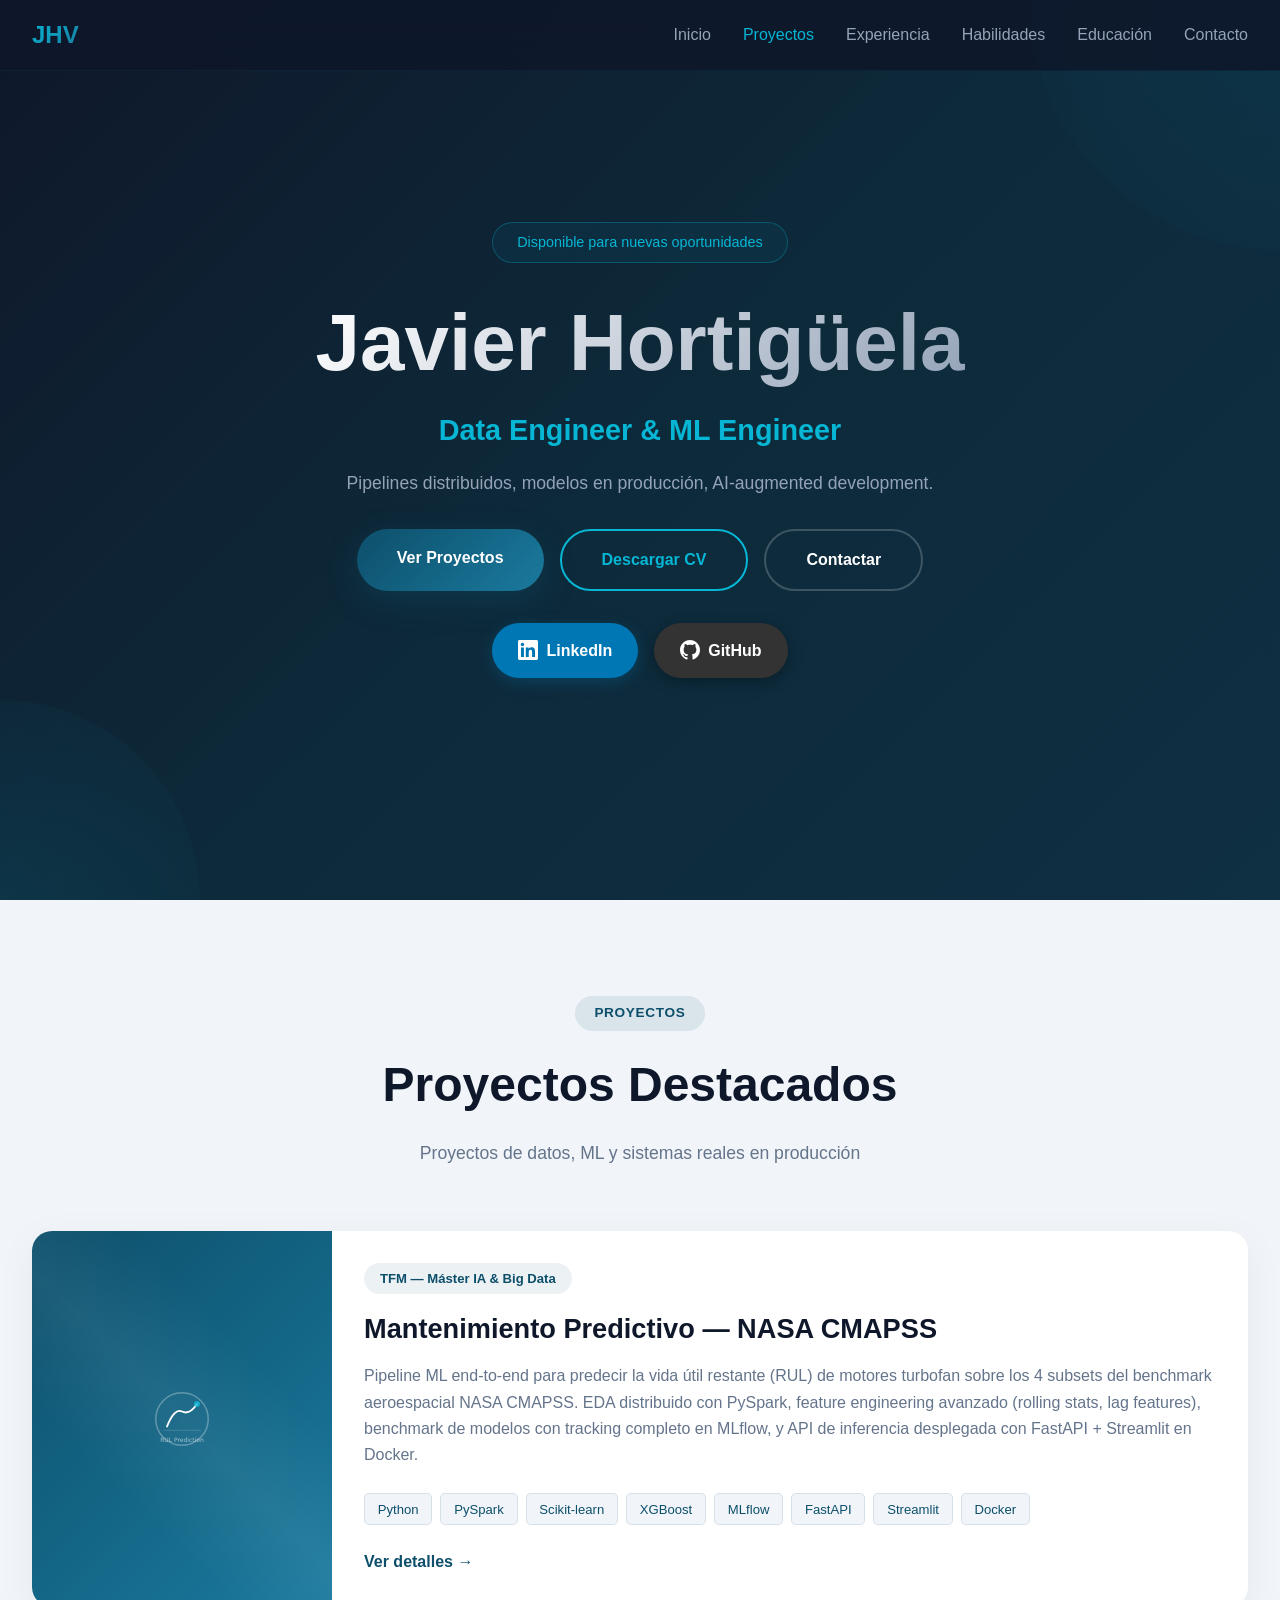
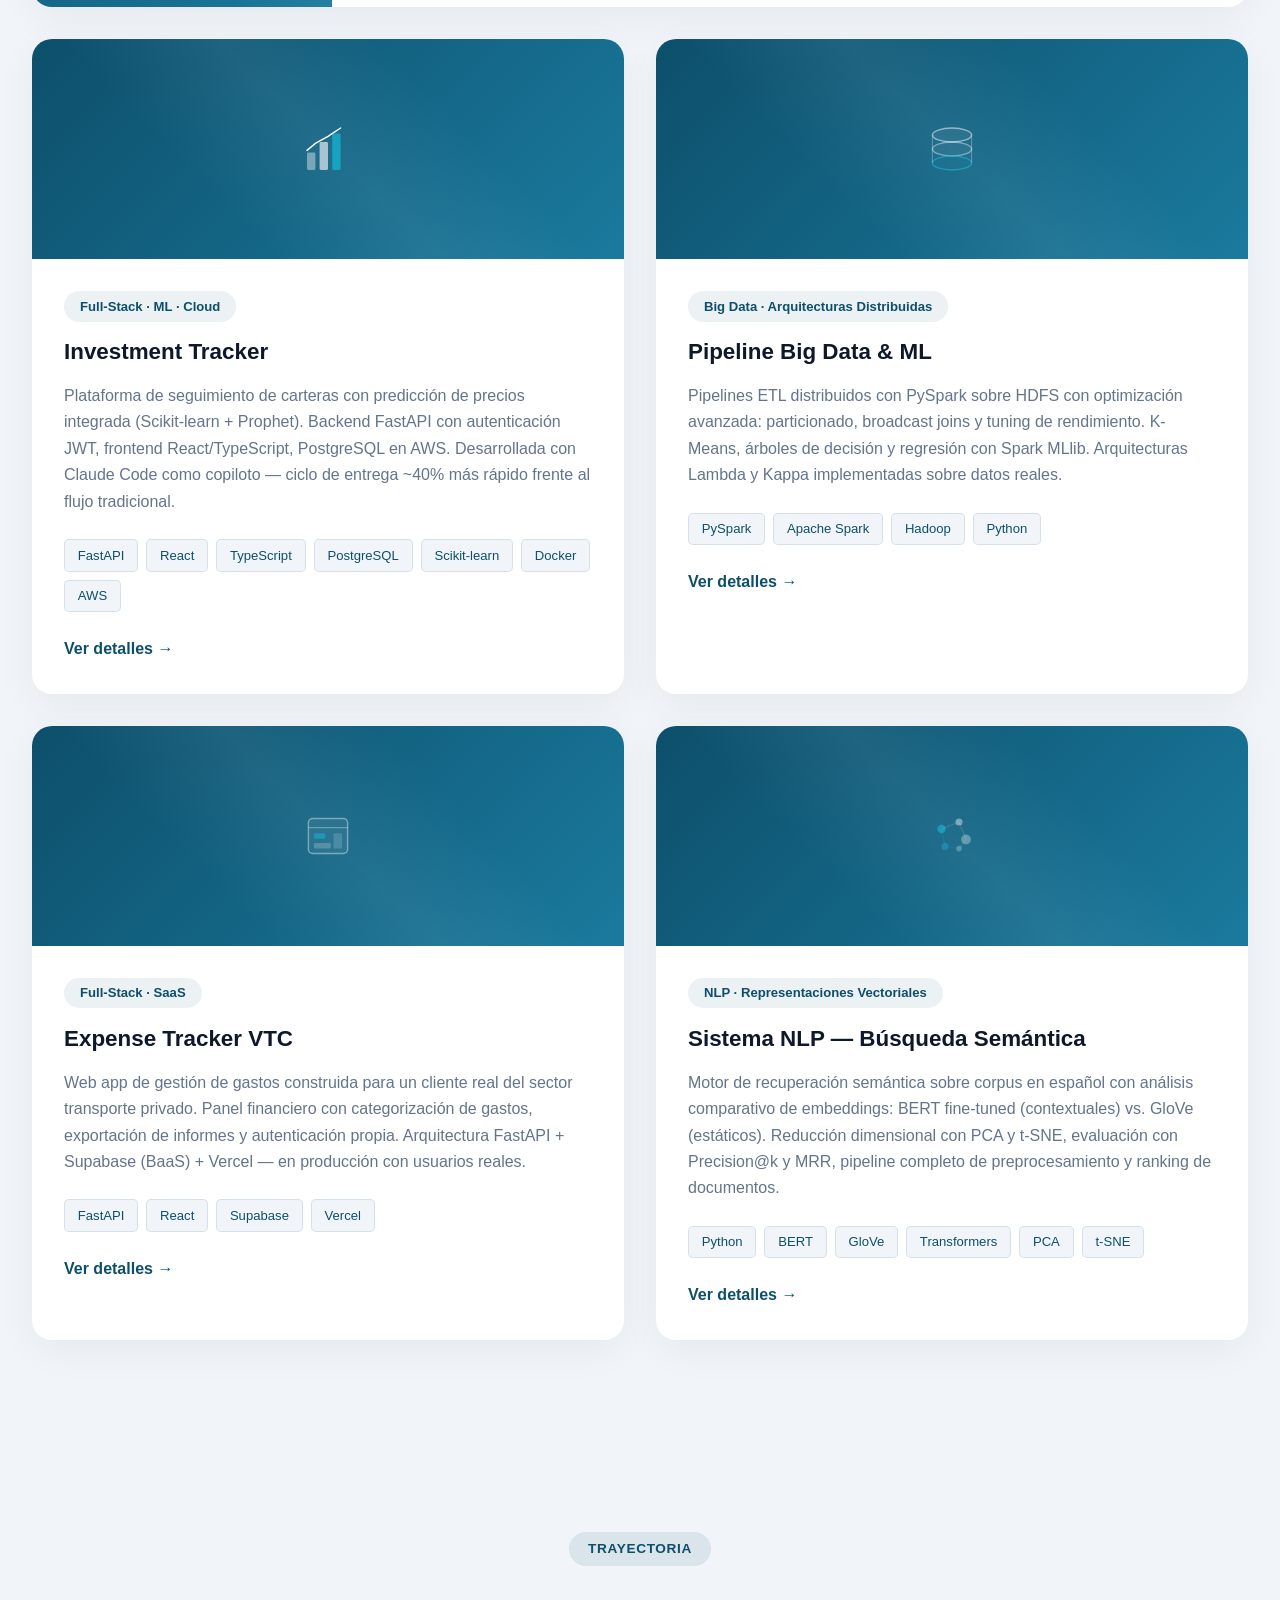
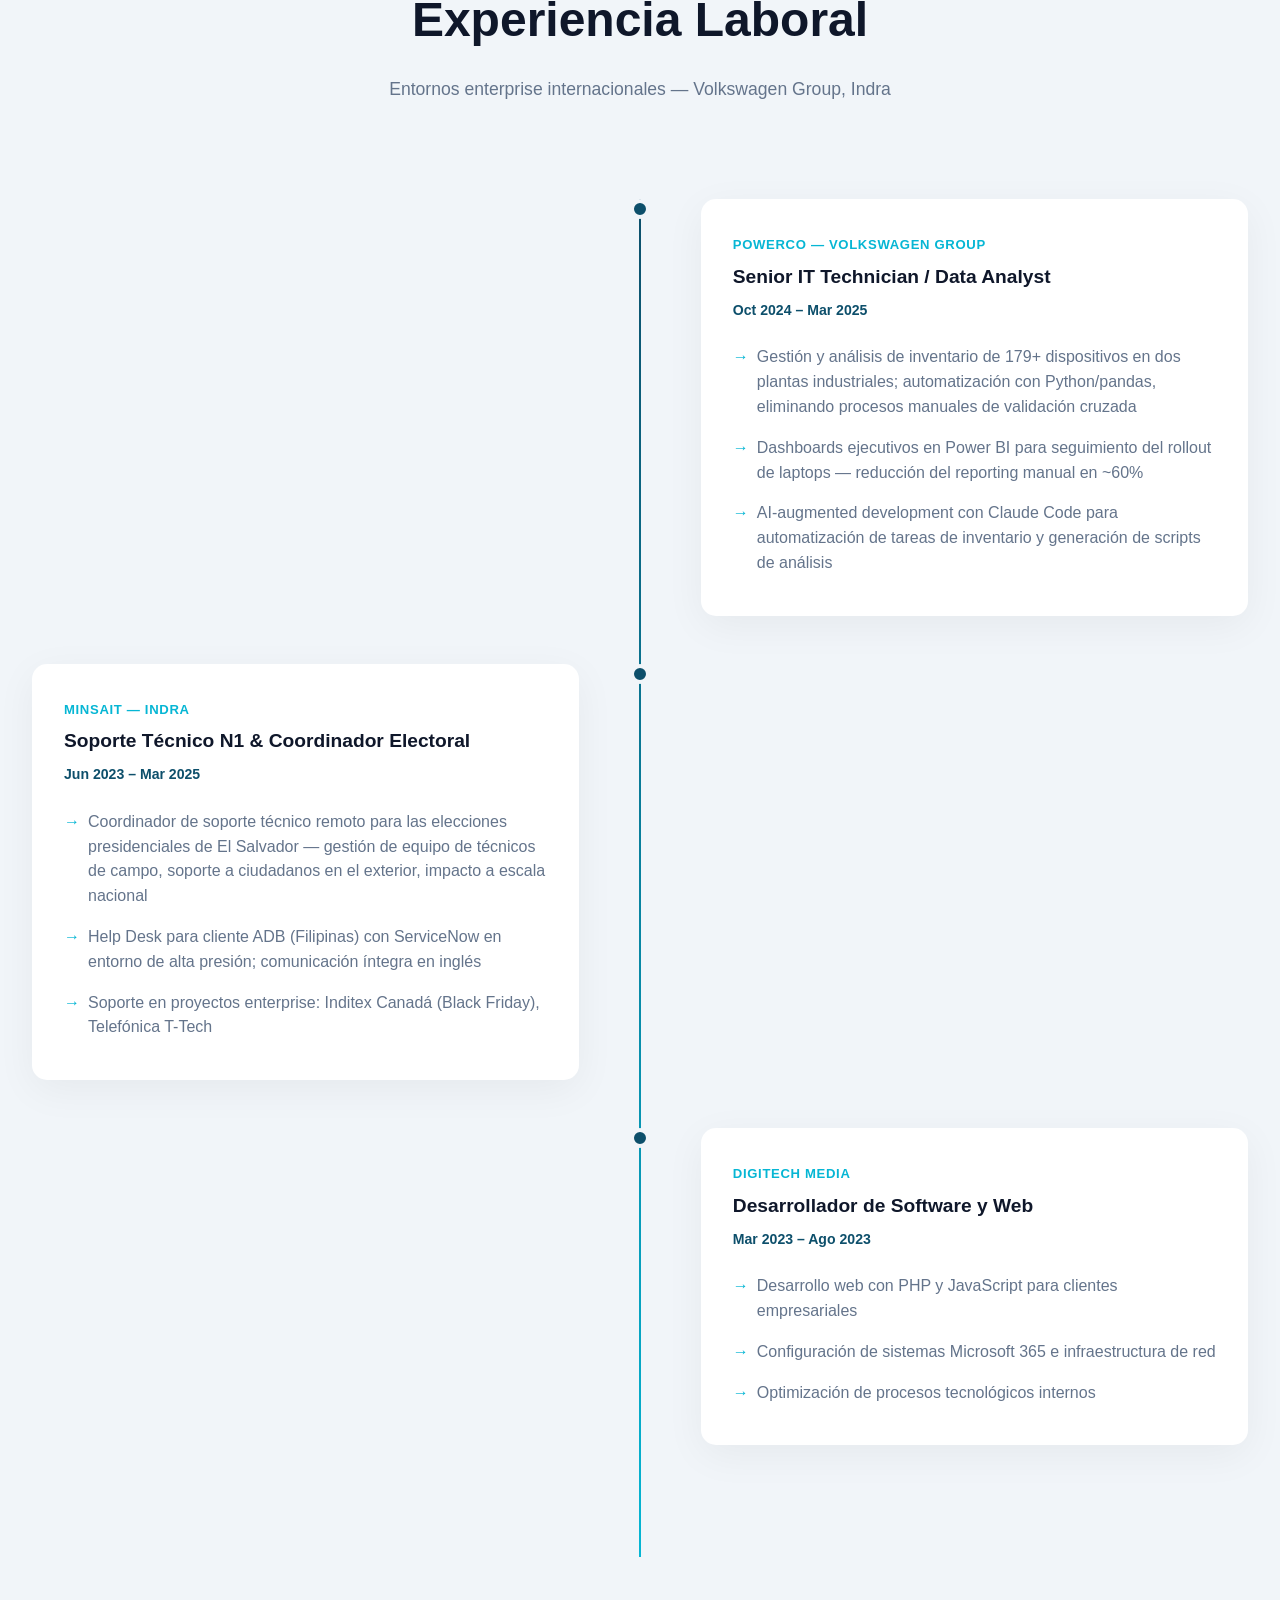
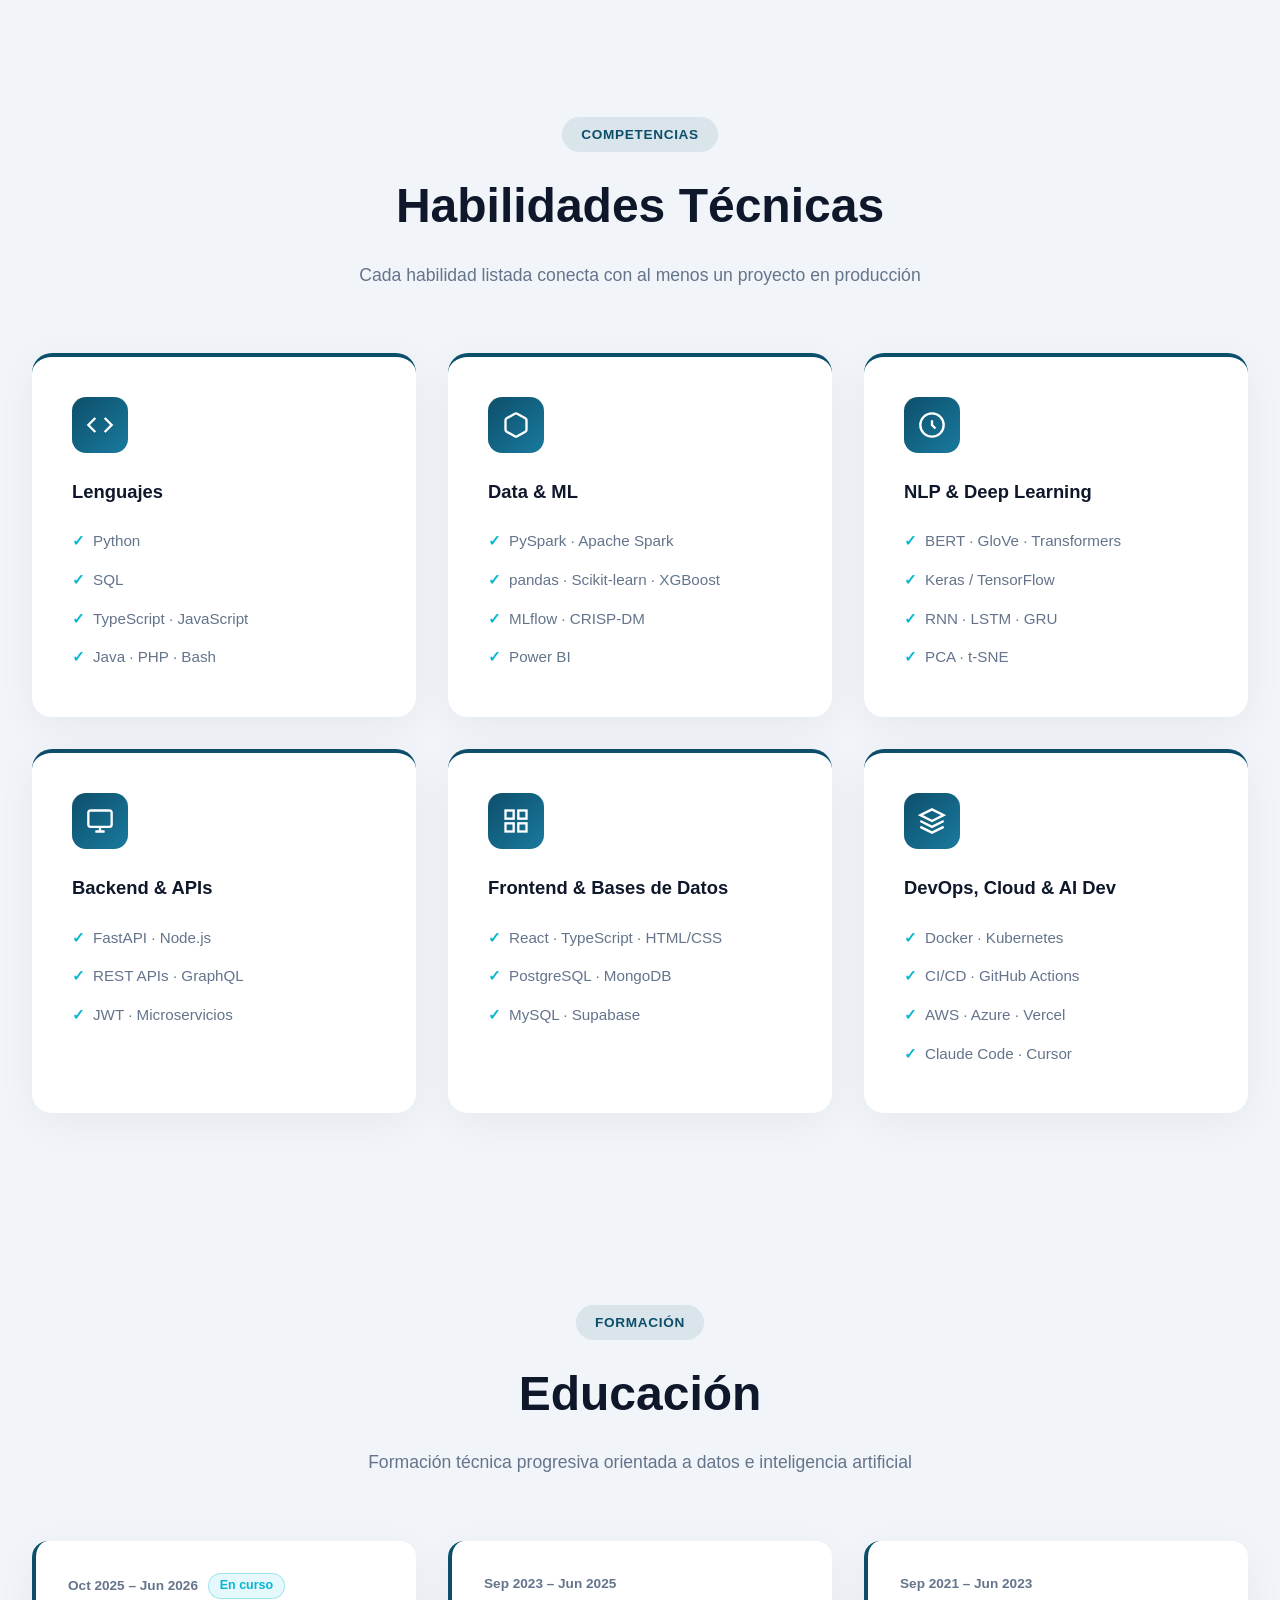
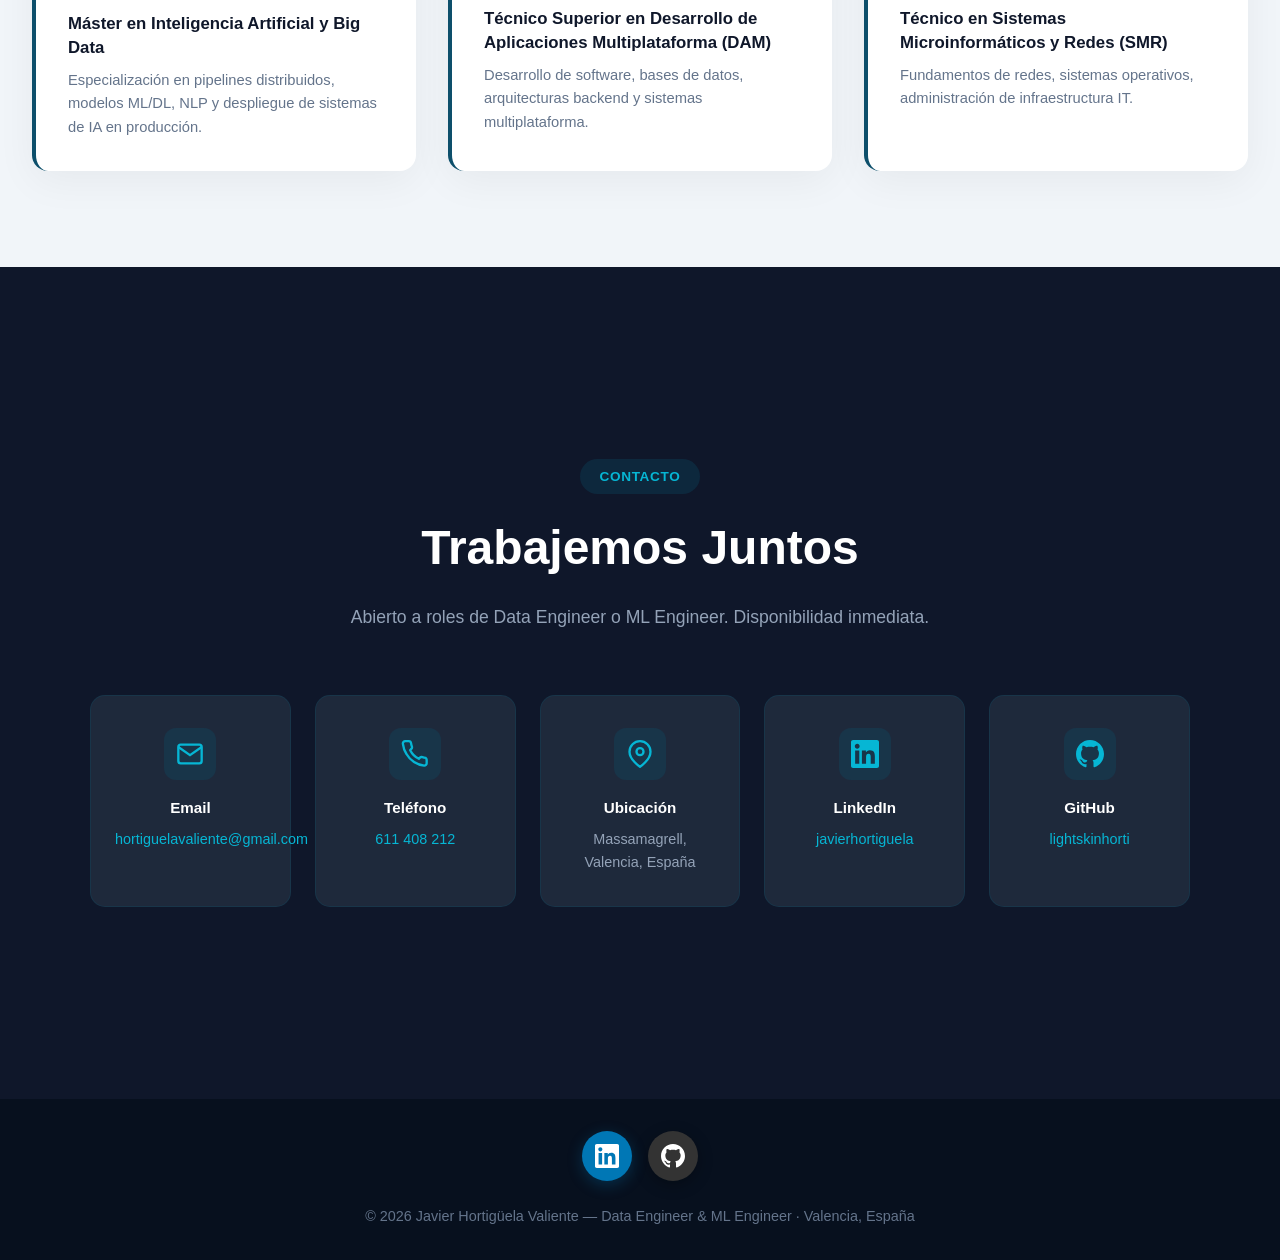
==== commit b68d2067: "Rewrite all project descriptions with technical depth TFM: full narrative on NASA CMAPSS dataset (FD" ====
--- a/portfolio_index.html
+++ b/portfolio_index.html
@@ -85,7 +85,7 @@
                     <div class="project-content">
                         <span class="project-tag">TFM — Máster IA &amp; Big Data</span>
                         <h3>Mantenimiento Predictivo — NASA CMAPSS</h3>
-                        <p>Pipeline ML end-to-end para predicción de vida útil (RUL) en motores turbofan del benchmark aeroespacial NASA CMAPSS. EDA distribuido con PySpark, experiment tracking con MLflow, API de inferencia con FastAPI + Streamlit, containerizado con Docker.</p>
+                        <p>Pipeline ML end-to-end para predecir la vida útil restante (RUL) de motores turbofan sobre los 4 subsets del benchmark aeroespacial NASA CMAPSS. EDA distribuido con PySpark, feature engineering avanzado (rolling stats, lag features), benchmark de modelos con tracking completo en MLflow, y API de inferencia desplegada con FastAPI + Streamlit en Docker.</p>
                         <div class="project-tech">
                             <span class="tech-badge">Python</span>
                             <span class="tech-badge">PySpark</span>
@@ -114,7 +114,7 @@
                     <div class="project-content">
                         <span class="project-tag">Full-Stack · ML · Cloud</span>
                         <h3>Investment Tracker</h3>
-                        <p>App full-stack de tracking de inversiones con predicción ML integrada. Desarrollada con Claude Code, reduciendo el ciclo de entrega en aprox. 40%. Backend FastAPI + PostgreSQL, frontend React/TypeScript, desplegada en AWS.</p>
+                        <p>Plataforma de seguimiento de carteras con predicción de precios integrada (Scikit-learn + Prophet). Backend FastAPI con autenticación JWT, frontend React/TypeScript, PostgreSQL en AWS. Desarrollada con Claude Code como copiloto — ciclo de entrega ~40% más rápido frente al flujo tradicional.</p>
                         <div class="project-tech">
                             <span class="tech-badge">FastAPI</span>
                             <span class="tech-badge">React</span>
@@ -143,7 +143,7 @@
                     <div class="project-content">
                         <span class="project-tag">Big Data · Arquitecturas Distribuidas</span>
                         <h3>Pipeline Big Data &amp; ML</h3>
-                        <p>Pipelines ETL distribuidos con PySpark y Hadoop, con modelos de clustering, árboles de decisión y regresión. Implementación de arquitecturas Lambda y Kappa para procesamiento batch y streaming.</p>
+                        <p>Pipelines ETL distribuidos con PySpark sobre HDFS con optimización avanzada: particionado, broadcast joins y tuning de rendimiento. K-Means, árboles de decisión y regresión con Spark MLlib. Arquitecturas Lambda y Kappa implementadas sobre datos reales.</p>
                         <div class="project-tech">
                             <span class="tech-badge">PySpark</span>
                             <span class="tech-badge">Apache Spark</span>
@@ -169,7 +169,7 @@
                     <div class="project-content">
                         <span class="project-tag">Full-Stack · SaaS</span>
                         <h3>Expense Tracker VTC</h3>
-                        <p>Web app de gestión de gastos desarrollada para una empresa de transporte real. Backend con FastAPI, base de datos Supabase, frontend en React, desplegada en Vercel con autenticación y persistencia en producción.</p>
+                        <p>Web app de gestión de gastos construida para un cliente real del sector transporte privado. Panel financiero con categorización de gastos, exportación de informes y autenticación propia. Arquitectura FastAPI + Supabase (BaaS) + Vercel — en producción con usuarios reales.</p>
                         <div class="project-tech">
                             <span class="tech-badge">FastAPI</span>
                             <span class="tech-badge">React</span>
@@ -200,7 +200,7 @@
                     <div class="project-content">
                         <span class="project-tag">NLP · Representaciones Vectoriales</span>
                         <h3>Sistema NLP — Búsqueda Semántica</h3>
-                        <p>Sistema de recuperación semántica sobre corpus en español. Comparativa de embeddings BERT vs. GloVe, reducción dimensional con PCA y t-SNE, pipeline completo de preprocesamiento y evaluación de relevancia.</p>
+                        <p>Motor de recuperación semántica sobre corpus en español con análisis comparativo de embeddings: BERT fine-tuned (contextuales) vs. GloVe (estáticos). Reducción dimensional con PCA y t-SNE, evaluación con Precision@k y MRR, pipeline completo de preprocesamiento y ranking de documentos.</p>
                         <div class="project-tech">
                             <span class="tech-badge">Python</span>
                             <span class="tech-badge">BERT</span>
